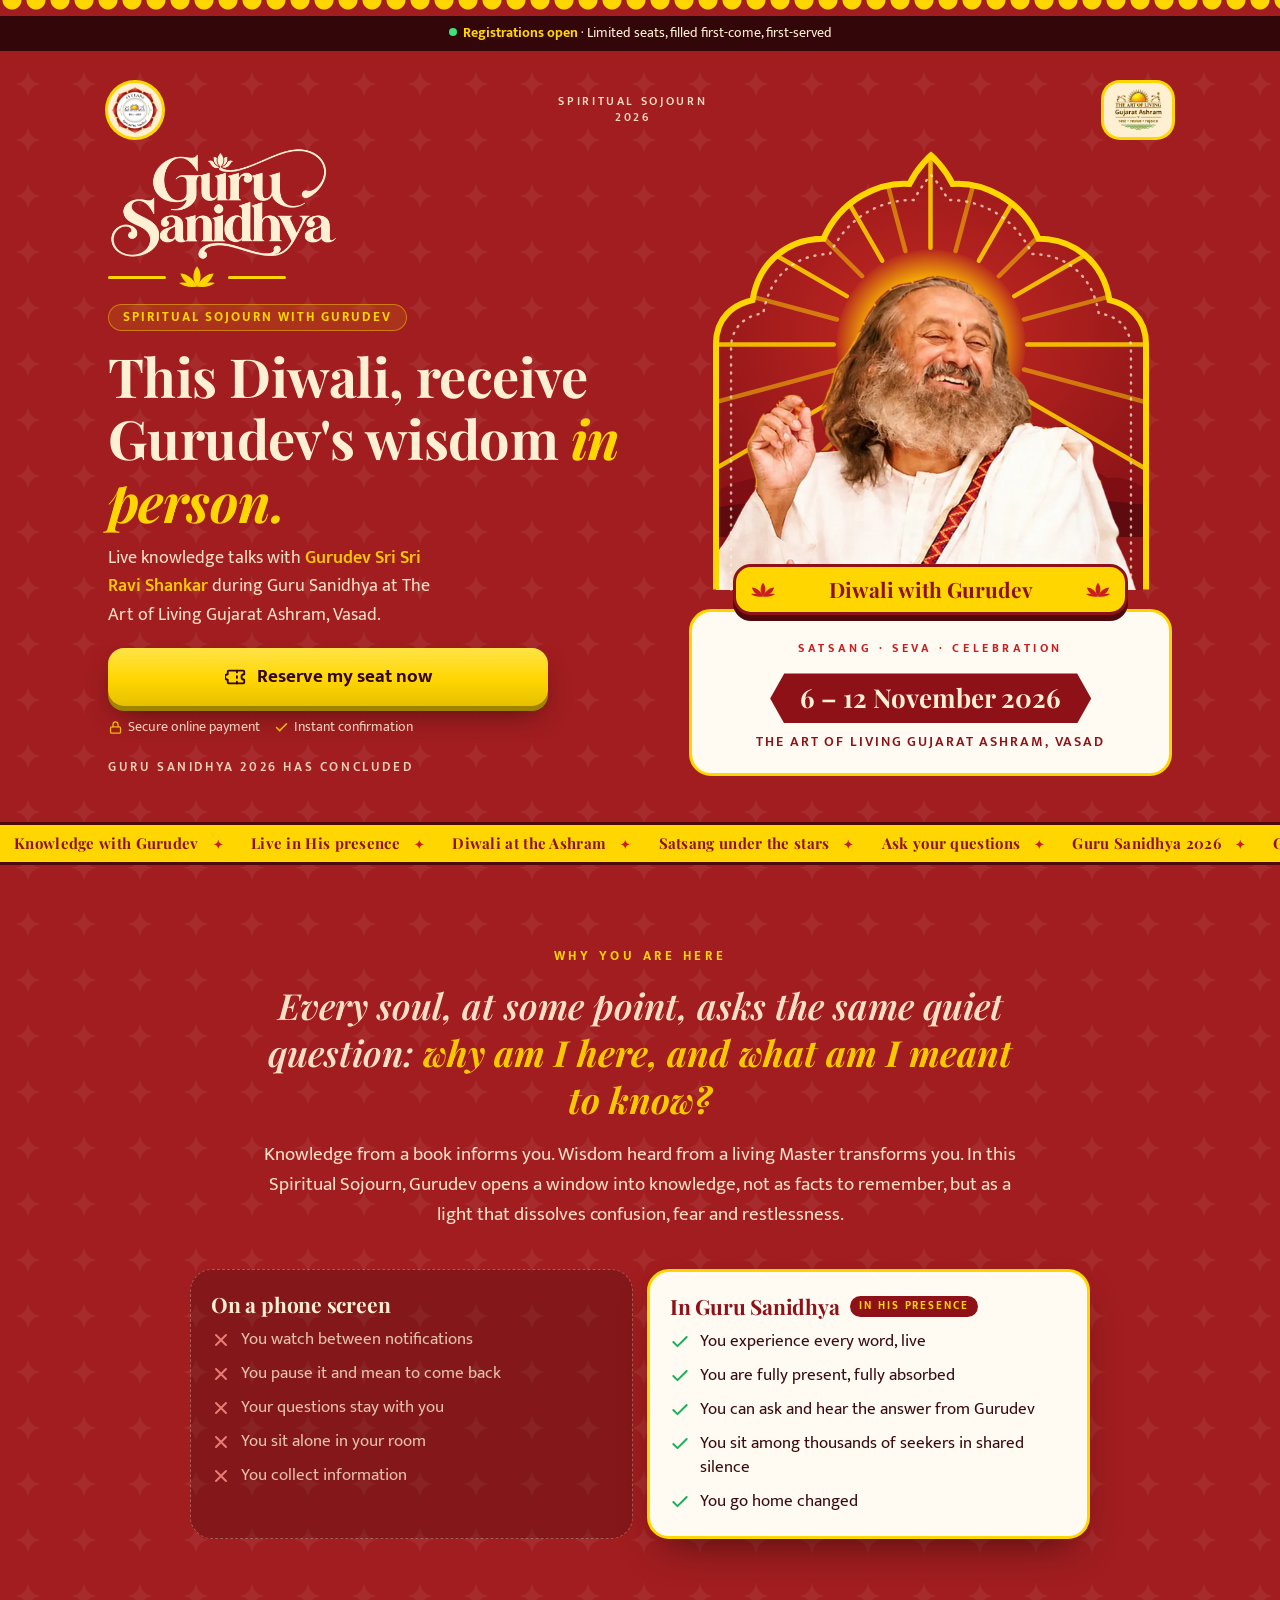
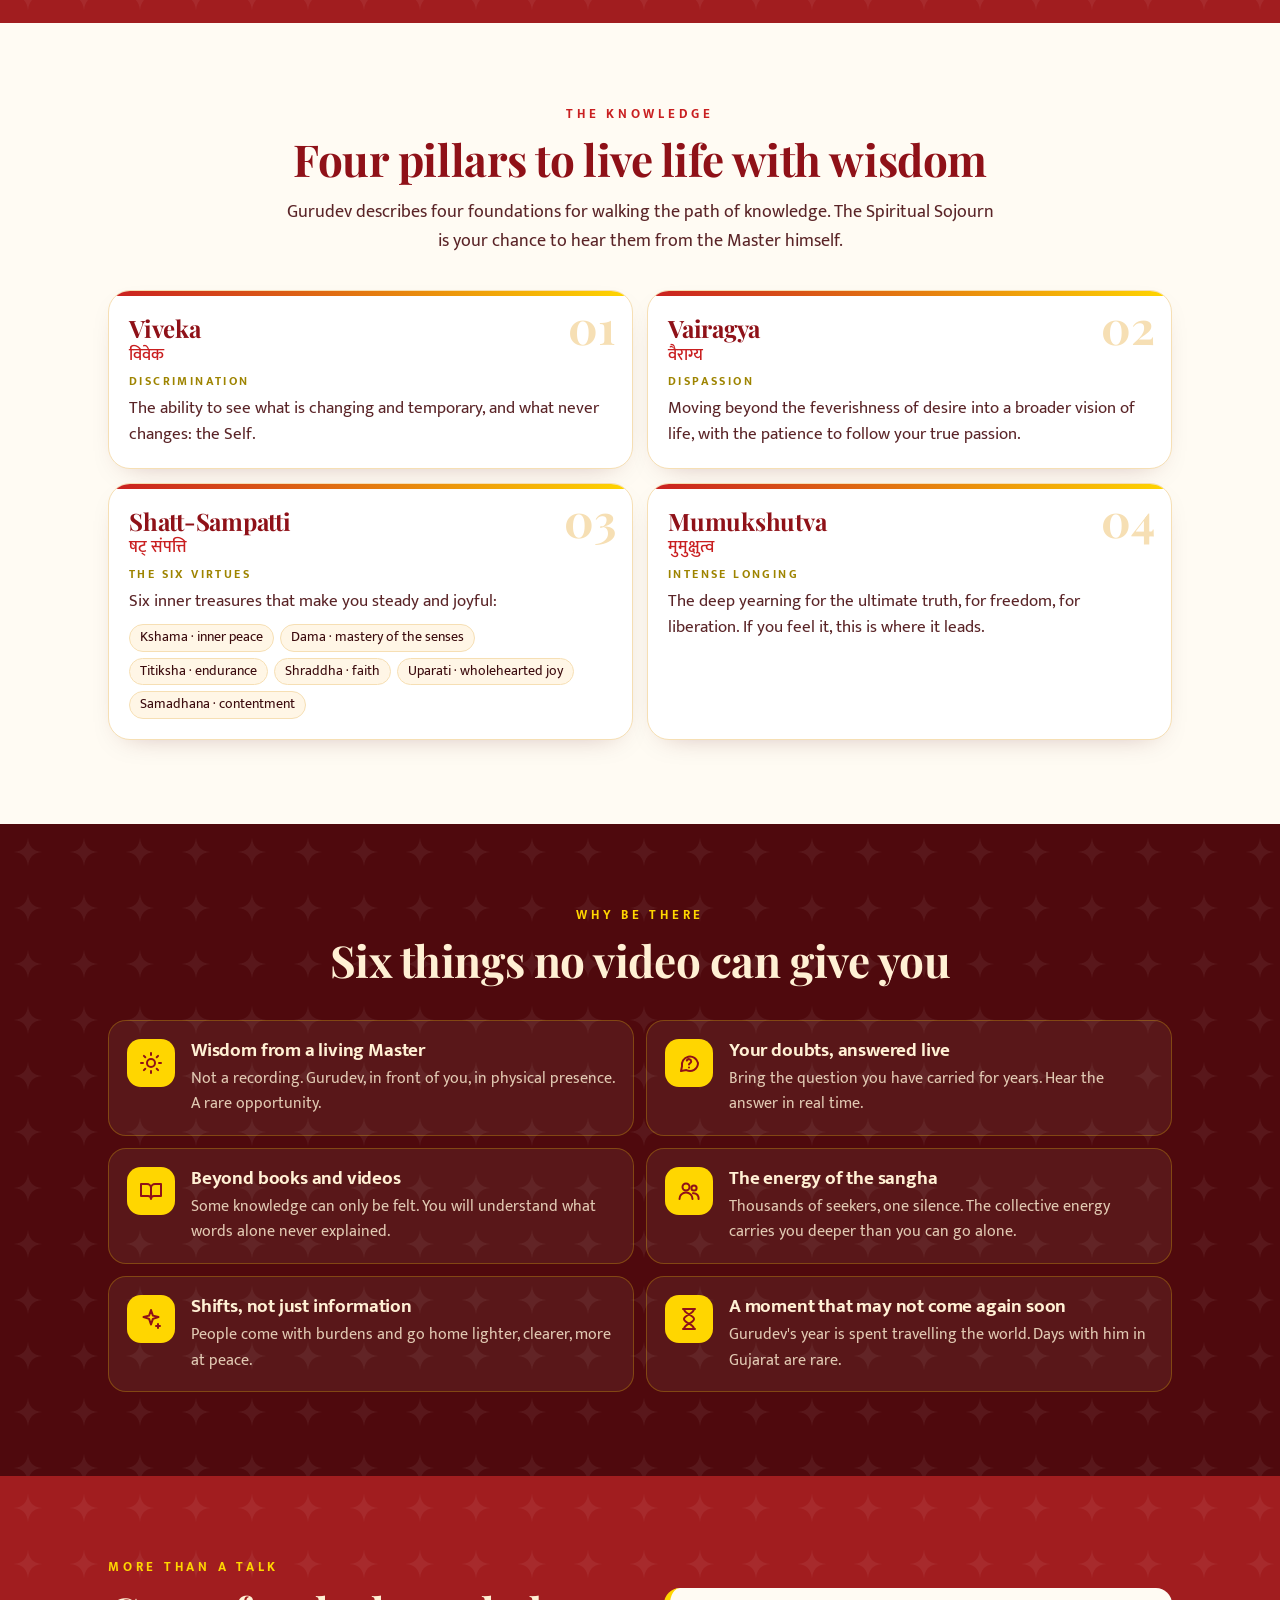
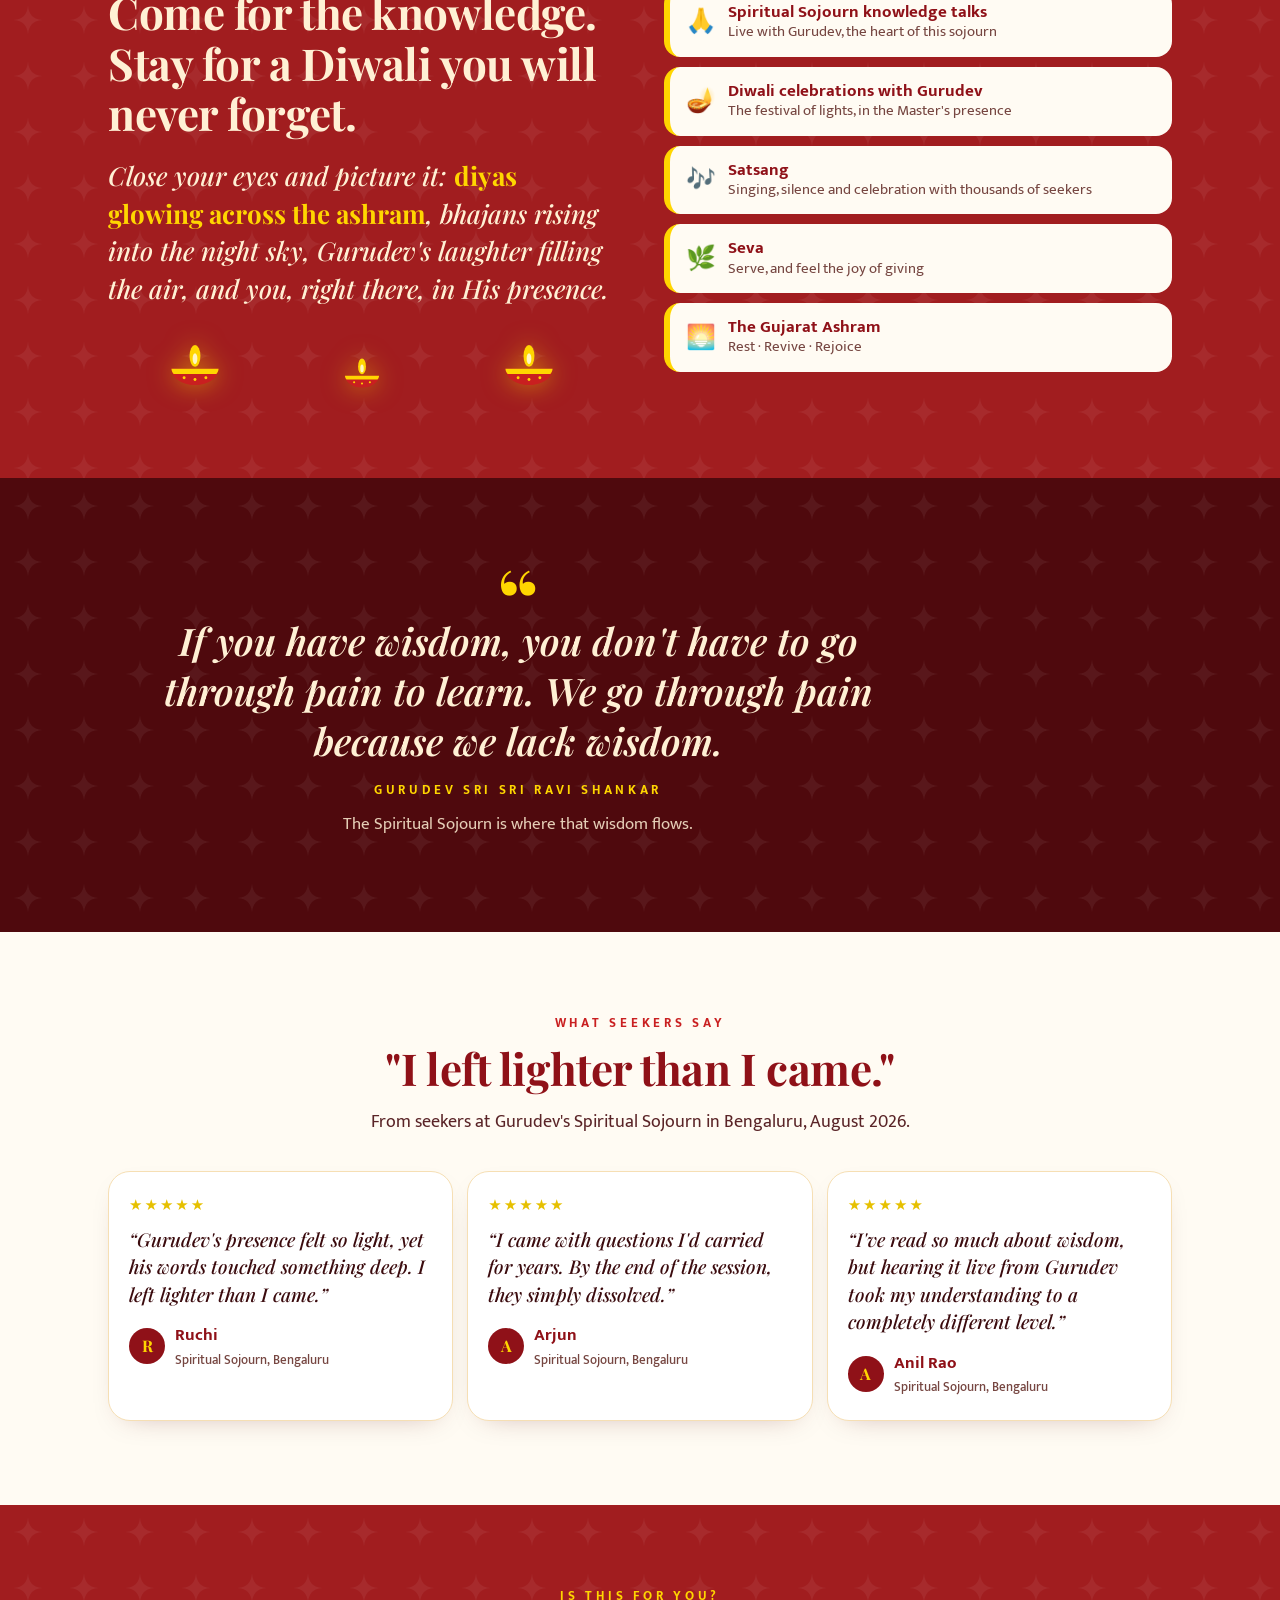
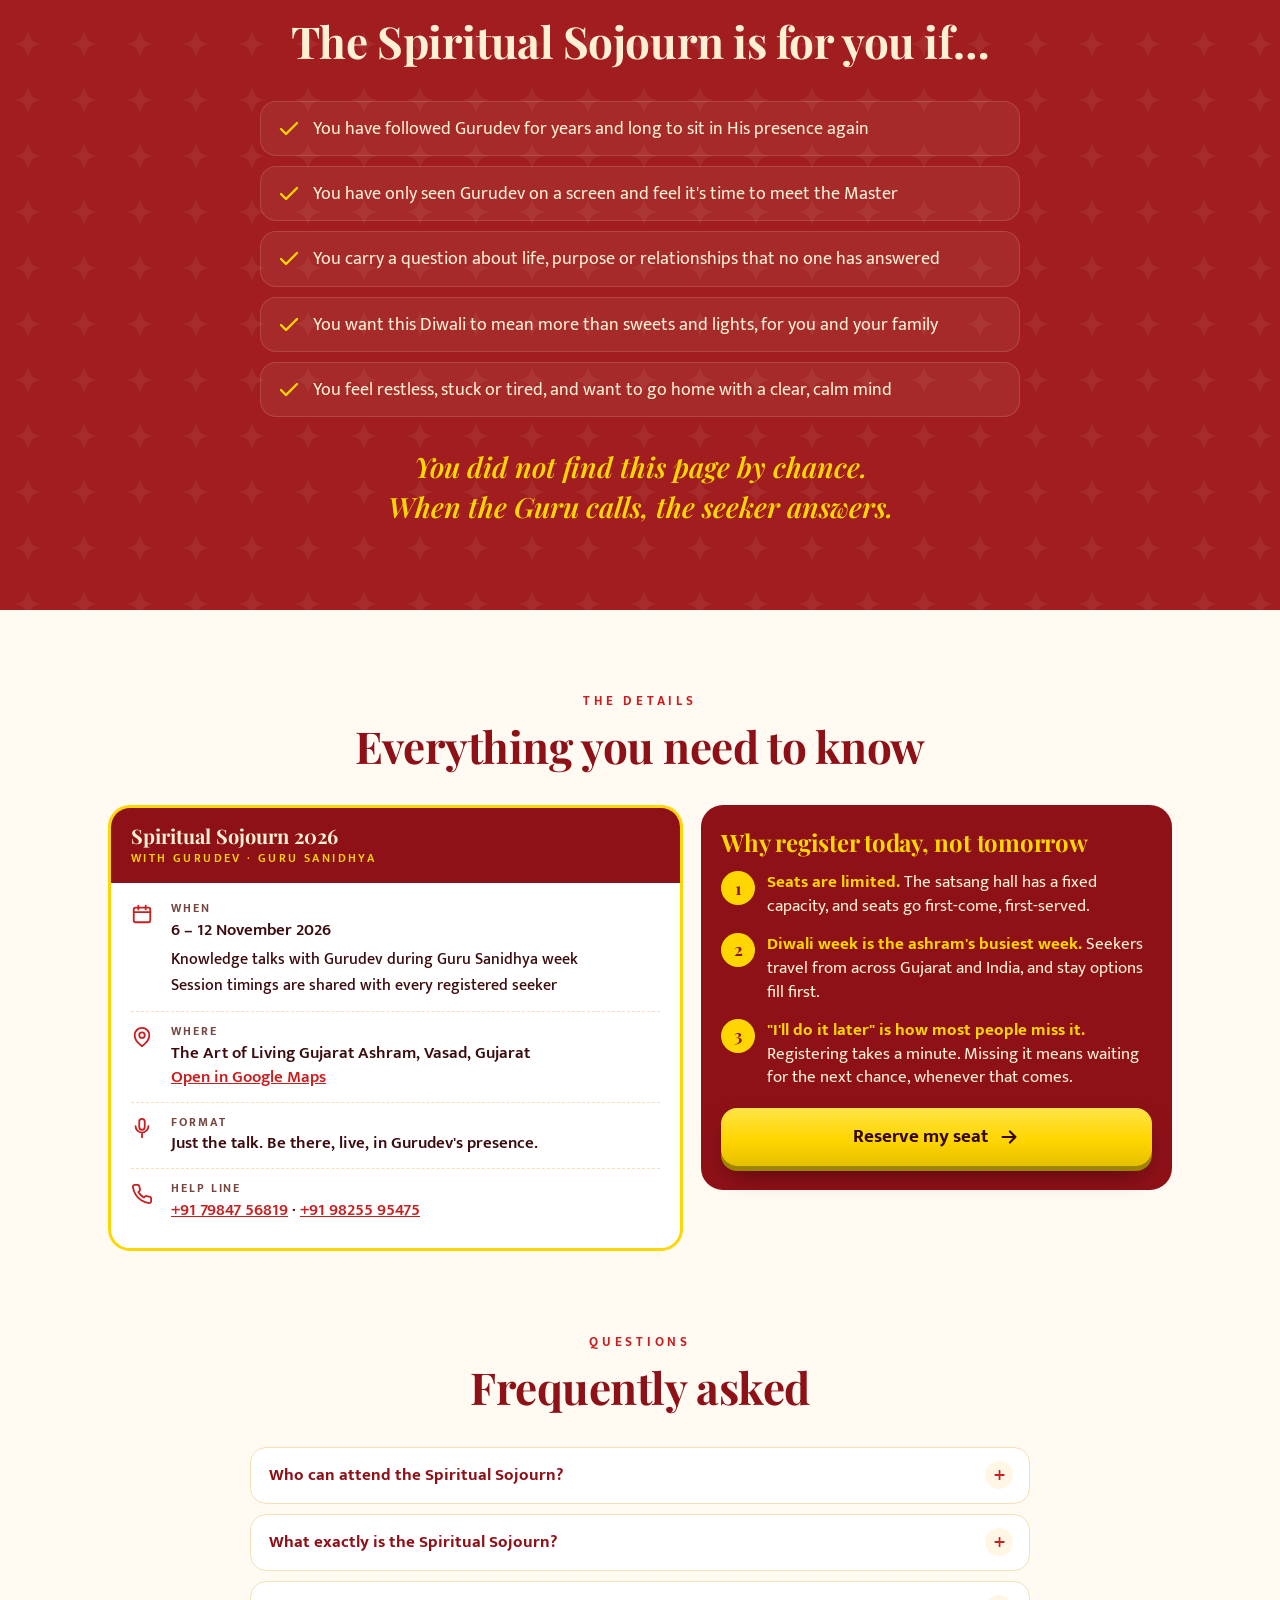
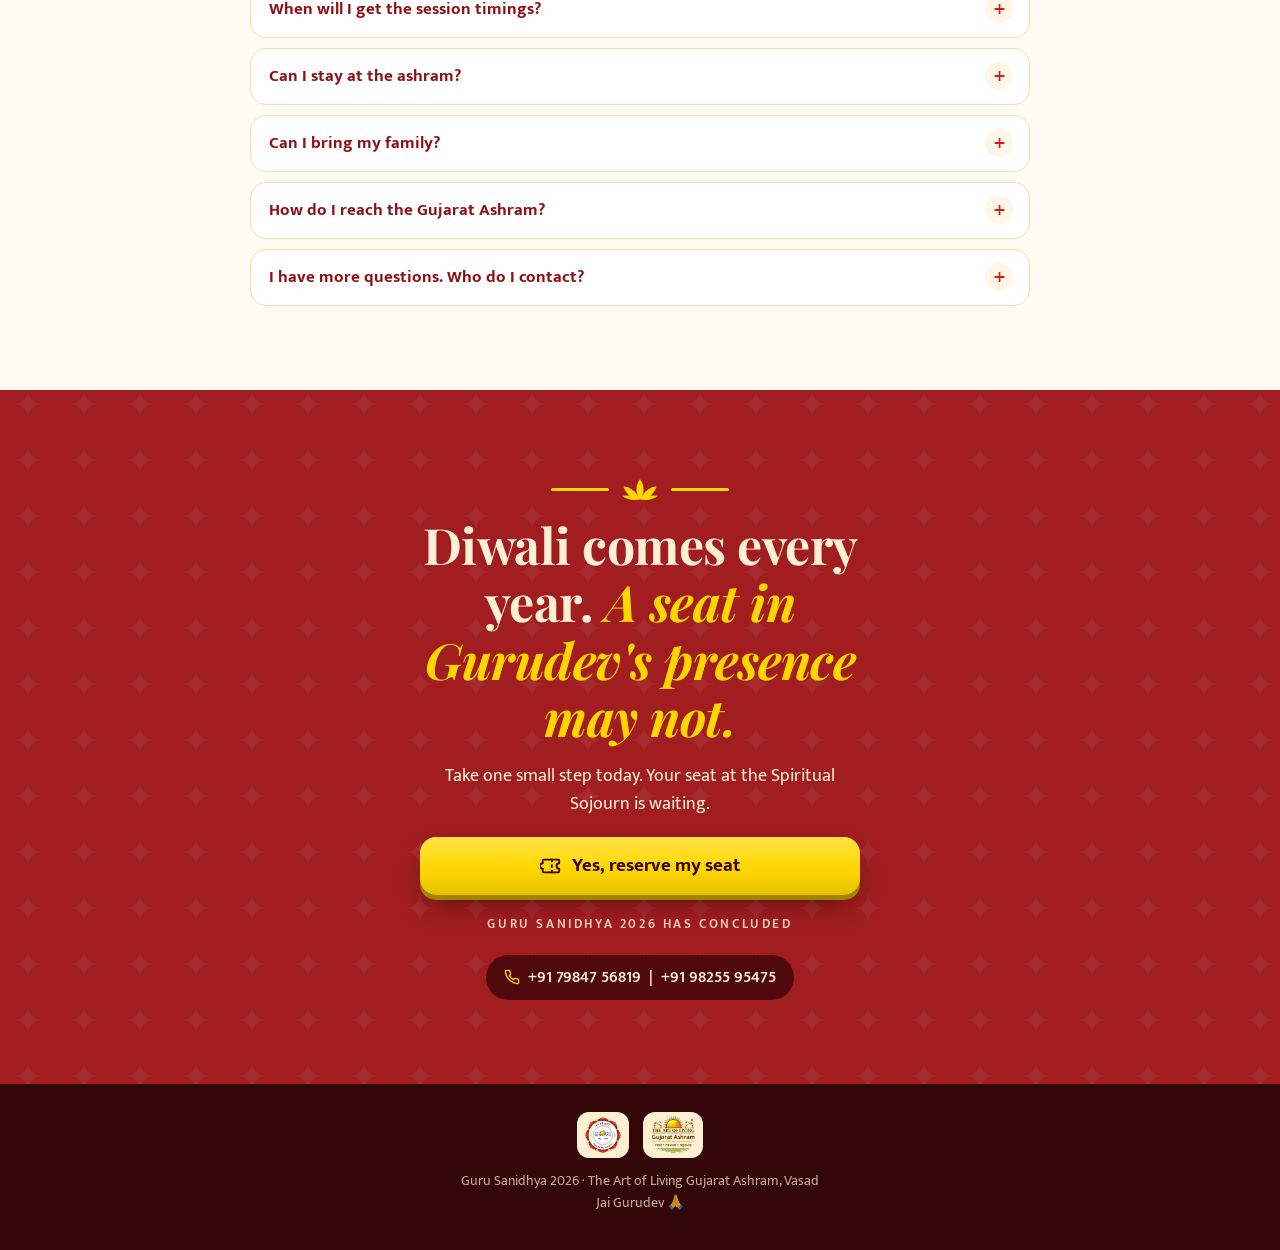
==== pay/index.html @ 68c12ef2 "Rename event to Spiritual Sojourn throughout Replace every Gyaan Ganga mention (copy, titles, share " ====
<!doctype html>
<html lang="en">
<head>
<meta charset="utf-8">
<meta name="viewport" content="width=device-width,initial-scale=1,viewport-fit=cover">
<link rel="canonical" href="https://exceptionalappstudios-ship-it.github.io/spiritual-sojourn/pay/">
<title>Spiritual Sojourn with Gurudev 2026 · Guru Sanidhya, Vasad</title>
<meta name="description" content="Live knowledge talks with Gurudev Sri Sri Ravi Shankar during Guru Sanidhya, 6–12 November 2026 at The Art of Living Gujarat Ashram, Vasad. Reserve your seat.">
<meta name="theme-color" content="#A11D1F">
<meta property="og:type" content="website">
<meta property="og:title" content="Spiritual Sojourn 2026 · Be in Gurudev's presence this Diwali">
<meta property="og:description" content="Live knowledge talks with Gurudev · 6–12 Nov · Gujarat Ashram, Vasad. Seats are limited.">
<meta property="og:image" content="https://exceptionalappstudios-ship-it.github.io/spiritual-sojourn/img/og.jpg?v=2">
<meta name="twitter:card" content="summary_large_image">
<link rel="preconnect" href="https://fonts.googleapis.com">
<link rel="preconnect" href="https://fonts.gstatic.com" crossorigin>
<link rel="stylesheet" href="https://fonts.googleapis.com/css2?family=Mukta:wght@400;500;600;700&family=Playfair+Display:ital,wght@0,600;0,700;0,800;1,500;1,600&display=swap">
<link rel="preload" as="image" href="../img/gurudev.webp">
<link rel="stylesheet" href="../assets/gg.css?v=1">
<link rel="icon" href="../img/badge-45-years.webp">
</head>
<body data-mode="pay">

<!-- icon sprite -->
<svg width="0" height="0" style="position:absolute" aria-hidden="true">
  <defs>
    <clipPath id="archClip" clipPathUnits="objectBoundingBox"><path d="M0,1 L0,0.44 C0,0.38 0.04,0.35 0.085,0.34 C0.1,0.25 0.17,0.2 0.25,0.2 C0.29,0.11 0.38,0.07 0.45,0.075 C0.47,0.035 0.5,0.01 0.5,0.01 C0.5,0.01 0.53,0.035 0.55,0.075 C0.62,0.07 0.71,0.11 0.75,0.2 C0.83,0.2 0.9,0.25 0.915,0.34 C0.96,0.35 1,0.38 1,0.44 L1,1 Z"/></clipPath>
    <symbol id="lotus" viewBox="0 0 64 40"><path d="M32 2 C40 12 40 26 32 36 C24 26 24 12 32 2Z"/><path d="M32 36 C26 22 14 14 4 14 C8 26 18 36 32 36Z"/><path d="M32 36 C38 22 50 14 60 14 C56 26 46 36 32 36Z"/><path d="M32 36 C22 30 12 28 2 30 C10 36 20 38 32 36Z"/><path d="M32 36 C42 30 52 28 62 30 C54 36 44 38 32 36Z"/></symbol>
    <symbol id="i-check" viewBox="0 0 24 24" fill="none" stroke="currentColor" stroke-width="2.4" stroke-linecap="round" stroke-linejoin="round"><path d="M20 6 9 17l-5-5"/></symbol>
    <symbol id="i-x" viewBox="0 0 24 24" fill="none" stroke="currentColor" stroke-width="2.4" stroke-linecap="round"><path d="M18 6 6 18M6 6l12 12"/></symbol>
    <symbol id="i-lock" viewBox="0 0 24 24" fill="none" stroke="currentColor" stroke-width="2" stroke-linecap="round" stroke-linejoin="round"><rect x="4" y="11" width="16" height="10" rx="2"/><path d="M8 11V7a4 4 0 0 1 8 0v4"/></symbol>
    <symbol id="i-clock" viewBox="0 0 24 24" fill="none" stroke="currentColor" stroke-width="2" stroke-linecap="round"><circle cx="12" cy="12" r="9"/><path d="M12 7v5l3 2"/></symbol>
    <symbol id="i-seat" viewBox="0 0 24 24" fill="none" stroke="currentColor" stroke-width="2" stroke-linecap="round" stroke-linejoin="round"><path d="M12 21s-7-4.4-7-10a4 4 0 0 1 7-2.6A4 4 0 0 1 19 11c0 5.6-7 10-7 10Z"/></symbol>
    <symbol id="i-arrow" viewBox="0 0 24 24" fill="none" stroke="currentColor" stroke-width="2.4" stroke-linecap="round" stroke-linejoin="round"><path d="M5 12h14M13 6l6 6-6 6"/></symbol>
    <symbol id="i-sun" viewBox="0 0 24 24" fill="none" stroke="currentColor" stroke-width="2" stroke-linecap="round"><circle cx="12" cy="12" r="4"/><path d="M12 2v2M12 20v2M4.9 4.9l1.4 1.4M17.7 17.7l1.4 1.4M2 12h2M20 12h2M4.9 19.1l1.4-1.4M17.7 6.3l1.4-1.4"/></symbol>
    <symbol id="i-ask" viewBox="0 0 24 24" fill="none" stroke="currentColor" stroke-width="2" stroke-linecap="round" stroke-linejoin="round"><path d="M21 12a8 8 0 0 1-11.6 7.1L4 20l1-4.6A8 8 0 1 1 21 12Z"/><path d="M9.8 9.5a2.3 2.3 0 0 1 4.4.9c0 1.5-2.2 2-2.2 3.1M12 16.5h.01"/></symbol>
    <symbol id="i-book" viewBox="0 0 24 24" fill="none" stroke="currentColor" stroke-width="2" stroke-linecap="round" stroke-linejoin="round"><path d="M2 5h6a4 4 0 0 1 4 4v11a3 3 0 0 0-3-3H2ZM22 5h-6a4 4 0 0 0-4 4v11a3 3 0 0 1 3-3h7Z"/></symbol>
    <symbol id="i-people" viewBox="0 0 24 24" fill="none" stroke="currentColor" stroke-width="2" stroke-linecap="round" stroke-linejoin="round"><circle cx="9" cy="8" r="3.5"/><path d="M2.5 20a6.5 6.5 0 0 1 13 0"/><circle cx="17" cy="9" r="2.6"/><path d="M16 14.2a5 5 0 0 1 5.5 5.8"/></symbol>
    <symbol id="i-spark" viewBox="0 0 24 24" fill="none" stroke="currentColor" stroke-width="2" stroke-linecap="round" stroke-linejoin="round"><path d="M12 3l1.9 5.6L19.5 10l-5.6 1.9L12 17.5l-1.9-5.6L4.5 10l5.6-1.4Z"/><path d="M19 17v4M17 19h4"/></symbol>
    <symbol id="i-hourglass" viewBox="0 0 24 24" fill="none" stroke="currentColor" stroke-width="2" stroke-linecap="round" stroke-linejoin="round"><path d="M6 2h12M6 22h12M7 2c0 5 10 6 10 10S7 17 7 22M17 2c0 5-10 6-10 10s10 5 10 10"/></symbol>
    <symbol id="i-cal" viewBox="0 0 24 24" fill="none" stroke="currentColor" stroke-width="2" stroke-linecap="round" stroke-linejoin="round"><rect x="3" y="5" width="18" height="16" rx="2"/><path d="M16 3v4M8 3v4M3 10h18"/></symbol>
    <symbol id="i-pin" viewBox="0 0 24 24" fill="none" stroke="currentColor" stroke-width="2" stroke-linecap="round" stroke-linejoin="round"><path d="M20 10c0 6-8 12-8 12S4 16 4 10a8 8 0 0 1 16 0Z"/><circle cx="12" cy="10" r="3"/></symbol>
    <symbol id="i-mic" viewBox="0 0 24 24" fill="none" stroke="currentColor" stroke-width="2" stroke-linecap="round" stroke-linejoin="round"><rect x="9" y="2" width="6" height="12" rx="3"/><path d="M5 10a7 7 0 0 0 14 0M12 17v5"/></symbol>
    <symbol id="i-phone" viewBox="0 0 24 24" fill="none" stroke="currentColor" stroke-width="2" stroke-linecap="round" stroke-linejoin="round"><path d="M22 16.9v3a2 2 0 0 1-2.2 2 19.8 19.8 0 0 1-8.6-3.1 19.5 19.5 0 0 1-6-6A19.8 19.8 0 0 1 2.1 4.2 2 2 0 0 1 4.1 2h3a2 2 0 0 1 2 1.7c.1 1 .4 1.9.7 2.8a2 2 0 0 1-.5 2.1L8 9.9a16 16 0 0 0 6 6l1.3-1.3a2 2 0 0 1 2.1-.4c.9.3 1.8.6 2.8.7a2 2 0 0 1 1.7 2Z"/></symbol>
    <symbol id="i-ticket" viewBox="0 0 24 24" fill="none" stroke="currentColor" stroke-width="2" stroke-linecap="round" stroke-linejoin="round"><path d="M3 9a3 3 0 0 0 0 6v3a1 1 0 0 0 1 1h16a1 1 0 0 0 1-1v-3a3 3 0 0 1 0-6V6a1 1 0 0 0-1-1H4a1 1 0 0 0-1 1Z"/><path d="M13 5v2M13 17v2M13 11v2"/></symbol>
    <symbol id="i-wa" viewBox="0 0 24 24" fill="currentColor"><path d="M17.5 14.4c-.3-.1-1.8-.9-2-1-.3-.1-.5-.1-.7.1-.2.3-.8 1-.9 1.2-.2.2-.3.2-.6.1-.3-.1-1.3-.5-2.4-1.5-.9-.8-1.5-1.8-1.7-2.1-.2-.3 0-.5.1-.6l.4-.5c.2-.2.2-.3.3-.5.1-.2 0-.4 0-.5l-.9-2.2c-.2-.6-.5-.5-.7-.5h-.6c-.2 0-.5.1-.8.4-.3.3-1 1-1 2.5s1.1 2.9 1.2 3.1c.1.2 2.1 3.2 5.1 4.5.7.3 1.3.5 1.7.6.7.2 1.4.2 1.9.1.6-.1 1.8-.7 2-1.4.2-.7.2-1.3.2-1.4-.1-.2-.3-.3-.6-.4ZM12 2a10 10 0 0 0-8.6 15.1L2 22l5-1.3A10 10 0 1 0 12 2Zm0 18.2c-1.5 0-3-.4-4.2-1.2l-.3-.2-3 .8.8-2.9-.2-.3A8.2 8.2 0 1 1 12 20.2Z"/></symbol>
    <symbol id="diya" viewBox="0 0 64 64"><ellipse class="flame" cx="32" cy="22" rx="6" ry="12" fill="#FFD600"/><ellipse cx="32" cy="25" rx="2.6" ry="6" fill="#FFF6C4"/><path d="M6 36h52c0 10-11.6 18-26 18S6 46 6 36Z" fill="#C91F20"/><path d="M6 36h52c0 2-1 4-2.4 5.8H8.4C7 40 6 38 6 36Z" fill="#FFD600"/><circle cx="20" cy="46" r="1.6" fill="#FFD600"/><circle cx="32" cy="48" r="1.6" fill="#FFD600"/><circle cx="44" cy="46" r="1.6" fill="#FFD600"/></symbol>
  </defs>
</svg>

<div class="scallop" aria-hidden="true"></div>
<div class="strip"><span class="dot" aria-hidden="true"></span><b>Registrations open</b> · Limited seats<span class="wide">, filled first-come, first-served</span></div>

<!-- ============ HERO ============ -->
<header class="hero" data-loop>
  <div class="embers" aria-hidden="true"><i style="left:6%;animation-delay:0s"></i><i style="left:18%;animation-delay:3.2s"></i><i style="left:31%;animation-delay:6.1s"></i><i style="left:47%;animation-delay:1.4s"></i><i style="left:62%;animation-delay:4.6s"></i><i style="left:76%;animation-delay:7.4s"></i><i style="left:89%;animation-delay:2.3s"></i></div>
  <div class="wrap">
    <div class="top">
      <img class="badge45" src="../img/badge-45-years.webp" alt="The Art of Living, 45 years, 1981–2026" width="250" height="250">
      <span class="mid">Spiritual Sojourn<br>2026</span>
      <span class="ashram"><img src="../img/aol-gujarat-ashram.webp" alt="The Art of Living Gujarat Ashram" width="280" height="235"></span>
    </div>

    <div class="grid">
      <div class="h-brand">
        <div class="wordmark" role="img" aria-label="Guru Sanidhya"></div>
        <div class="lotusline" aria-hidden="true"><i></i><svg fill="#FFD600"><use href="#lotus"/></svg><i></i></div>
      </div>
      <div class="hero-copy">
        <span class="chip">Spiritual Sojourn with Gurudev</span>
        <h1>This Diwali, receive Gurudev's wisdom <em>in person.</em></h1>
        <p class="lede">Live knowledge talks with <b>Gurudev Sri Sri Ravi Shankar</b> during Guru Sanidhya at The Art of Living Gujarat Ashram, Vasad.</p>

        <div class="cta-box">
          <a id="hero-cta" class="cta" data-cta href="https://tinyurl.com/GyaanGanga2026">
            <svg><use href="#i-ticket"/></svg>Reserve my seat now
          </a>
          <div class="micro">
            <span><svg><use href="#i-lock"/></svg>Secure online payment</span><span><svg><use href="#i-check"/></svg>Instant confirmation</span>
          </div>
          <div class="seats" data-seats hidden><div class="bar"><i></i></div><p><b data-seats-pct></b> of seats taken · only <b data-seats-left></b> left</p></div>
          <p class="count-label" data-count-label>Guru Sanidhya begins in</p>
          <div class="count" data-count role="timer" aria-live="off">
            <div class="u"><b>--</b><small>Days</small></div><div class="u"><b>--</b><small>Hrs</small></div><div class="u"><b>--</b><small>Min</small></div><div class="u"><b>--</b><small>Sec</small></div>
          </div>
        </div>
      </div>

      <div class="h-art">
        <div class="arch-wrap">
          <div class="arch">
            <div class="fill">
              <div class="sun"></div>
              <svg class="rays" viewBox="-100 -100 200 200" aria-hidden="true">
                <g stroke="#FFD600" stroke-width="1.4" stroke-linecap="round">
                  <g stroke-opacity=".85"><line y1="-30" y2="-96"/><line y1="-30" y2="-96" transform="rotate(30)"/><line y1="-30" y2="-96" transform="rotate(60)"/><line y1="-30" y2="-96" transform="rotate(90)"/><line y1="-30" y2="-96" transform="rotate(120)"/><line y1="-30" y2="-96" transform="rotate(150)"/><line y1="-30" y2="-96" transform="rotate(180)"/><line y1="-30" y2="-96" transform="rotate(210)"/><line y1="-30" y2="-96" transform="rotate(240)"/><line y1="-30" y2="-96" transform="rotate(270)"/><line y1="-30" y2="-96" transform="rotate(300)"/><line y1="-30" y2="-96" transform="rotate(330)"/></g>
                  <g stroke-opacity=".5"><line y1="-30" y2="-78" transform="rotate(15)"/><line y1="-30" y2="-78" transform="rotate(45)"/><line y1="-30" y2="-78" transform="rotate(75)"/><line y1="-30" y2="-78" transform="rotate(105)"/><line y1="-30" y2="-78" transform="rotate(135)"/><line y1="-30" y2="-78" transform="rotate(165)"/><line y1="-30" y2="-78" transform="rotate(195)"/><line y1="-30" y2="-78" transform="rotate(225)"/><line y1="-30" y2="-78" transform="rotate(255)"/><line y1="-30" y2="-78" transform="rotate(285)"/><line y1="-30" y2="-78" transform="rotate(315)"/><line y1="-30" y2="-78" transform="rotate(345)"/></g>
                </g>
              </svg>
              <svg class="sky" viewBox="0 0 200 80" preserveAspectRatio="none" aria-hidden="true"><path d="M0 80 V52 C10 44 18 46 24 40 C30 34 40 38 44 44 L52 44 L52 30 L56 22 L60 30 L60 44 L70 44 C76 38 84 40 88 46 L112 46 C116 40 124 38 130 44 L140 44 L140 24 L146 10 L152 24 L152 44 L160 44 C166 36 176 38 182 44 C188 42 194 46 200 50 V80 Z" fill="#7C0E14" opacity=".85"/><path d="M0 80 V62 C20 56 40 60 60 58 C90 54 110 60 140 57 C165 55 185 58 200 60 V80 Z" fill="#5E0A0E"/></svg>
              <img class="guru" src="../img/gurudev.webp" alt="Gurudev Sri Sri Ravi Shankar" width="760" height="510" fetchpriority="high">
            </div>
            <svg class="line" viewBox="0 0 1 1" preserveAspectRatio="none" aria-hidden="true">
              <path d="M0,1 L0,0.44 C0,0.38 0.04,0.35 0.085,0.34 C0.1,0.25 0.17,0.2 0.25,0.2 C0.29,0.11 0.38,0.07 0.45,0.075 C0.47,0.035 0.5,0.01 0.5,0.01 C0.5,0.01 0.53,0.035 0.55,0.075 C0.62,0.07 0.71,0.11 0.75,0.2 C0.83,0.2 0.9,0.25 0.915,0.34 C0.96,0.35 1,0.38 1,0.44 L1,1" fill="none" stroke="#FFD600" stroke-width="6" vector-effect="non-scaling-stroke"/>
              <path d="M0.035,1 L0.035,0.45 C0.035,0.4 0.07,0.375 0.11,0.37 C0.125,0.28 0.19,0.235 0.265,0.235 C0.305,0.15 0.385,0.11 0.46,0.112 C0.48,0.075 0.5,0.055 0.5,0.055 C0.5,0.055 0.52,0.075 0.54,0.112 C0.615,0.11 0.695,0.15 0.735,0.235 C0.81,0.235 0.875,0.28 0.89,0.37 C0.93,0.375 0.965,0.4 0.965,0.45 L0.965,1" fill="none" stroke="#FFF0D4" stroke-opacity=".7" stroke-width="2.5" stroke-dasharray="1 7" stroke-linecap="round" vector-effect="non-scaling-stroke"/>
            </svg>
          </div>
          <div class="ribbon"><svg class="l" fill="#C91F20"><use href="#lotus"/></svg>Diwali with Gurudev<svg class="r" fill="#C91F20"><use href="#lotus"/></svg></div>
        </div>
      </div>
      <div class="h-when">
        <div class="when">
          <span class="k">Satsang · Seva · Celebration</span><br>
          <span class="date">6 – 12 November 2026</span>
          <p class="place">The Art of Living Gujarat Ashram, Vasad</p>
        </div>
      </div>
    </div>
  </div>
</header>

<div class="ticker" data-loop aria-hidden="true"><div class="row">
  <span>Knowledge with Gurudev</span><span>Live in His presence</span><span>Diwali at the Ashram</span><span>Satsang under the stars</span><span>Ask your questions</span><span>Guru Sanidhya 2026</span><span>Gujarat Ashram, Vasad</span>
  <span>Knowledge with Gurudev</span><span>Live in His presence</span><span>Diwali at the Ashram</span><span>Satsang under the stars</span><span>Ask your questions</span><span>Guru Sanidhya 2026</span><span>Gujarat Ashram, Vasad</span>
</div></div>

<main>
<!-- ============ THE QUIET QUESTION ============ -->
<section class="s">
  <div class="wrap">
    <div class="question rv">
      <span class="kicker">Why you are here</span>
      <p class="big">Every soul, at some point, asks the same quiet question: <b>why am I here, and what am I meant to know?</b></p>
      <p>Knowledge from a book informs you. Wisdom heard from a living Master transforms you. In this Spiritual Sojourn, Gurudev opens a window into knowledge, not as facts to remember, but as a light that dissolves confusion, fear and restlessness.</p>
    </div>

    <div class="vs">
      <div class="col a rv">
        <h3>On a phone screen</h3>
        <ul>
          <li><svg><use href="#i-x"/></svg>You watch between notifications</li>
          <li><svg><use href="#i-x"/></svg>You pause it and mean to come back</li>
          <li><svg><use href="#i-x"/></svg>Your questions stay with you</li>
          <li><svg><use href="#i-x"/></svg>You sit alone in your room</li>
          <li><svg><use href="#i-x"/></svg>You collect information</li>
        </ul>
      </div>
      <div class="col b rv">
        <h3>In Guru Sanidhya <span class="tag">In His presence</span></h3>
        <ul>
          <li><svg><use href="#i-check"/></svg>You experience every word, live</li>
          <li><svg><use href="#i-check"/></svg>You are fully present, fully absorbed</li>
          <li><svg><use href="#i-check"/></svg>You can ask and hear the answer from Gurudev</li>
          <li><svg><use href="#i-check"/></svg>You sit among thousands of seekers in shared silence</li>
          <li><svg><use href="#i-check"/></svg>You go home changed</li>
        </ul>
      </div>
    </div>
  </div>
</section>

<!-- ============ FOUR PILLARS ============ -->
<section class="s ivory">
  <div class="wrap">
    <div class="head rv">
      <span class="kicker">The knowledge</span>
      <h2>Four pillars to live life with wisdom</h2>
      <p>Gurudev describes four foundations for walking the path of knowledge. The Spiritual Sojourn is your chance to hear them from the Master himself.</p>
    </div>
    <div class="pillars">
      <article class="pillar rv"><span class="n" aria-hidden="true">01</span><h3>Viveka</h3><div class="dev" lang="hi">विवेक</div><div class="en">Discrimination</div><p>The ability to see what is changing and temporary, and what never changes: the Self.</p></article>
      <article class="pillar rv"><span class="n" aria-hidden="true">02</span><h3>Vairagya</h3><div class="dev" lang="hi">वैराग्य</div><div class="en">Dispassion</div><p>Moving beyond the feverishness of desire into a broader vision of life, with the patience to follow your true passion.</p></article>
      <article class="pillar rv"><span class="n" aria-hidden="true">03</span><h3>Shatt-Sampatti</h3><div class="dev" lang="hi">षट् संपत्ति</div><div class="en">The six virtues</div><p>Six inner treasures that make you steady and joyful:</p>
        <div class="virtues"><span>Kshama · inner peace</span><span>Dama · mastery of the senses</span><span>Titiksha · endurance</span><span>Shraddha · faith</span><span>Uparati · wholehearted joy</span><span>Samadhana · contentment</span></div></article>
      <article class="pillar rv"><span class="n" aria-hidden="true">04</span><h3>Mumukshutva</h3><div class="dev" lang="hi">मुमुक्षुत्व</div><div class="en">Intense longing</div><p>The deep yearning for the ultimate truth, for freedom, for liberation. If you feel it, this is where it leads.</p></article>
    </div>
  </div>
</section>

<!-- ============ WHY ATTEND ============ -->
<section class="s dark">
  <div class="wrap">
    <div class="head rv">
      <span class="kicker">Why be there</span>
      <h2>Six things no video can give you</h2>
    </div>
    <div class="reasons">
      <div class="reason rv"><span class="ic"><svg><use href="#i-sun"/></svg></span><div><h3>Wisdom from a living Master</h3><p>Not a recording. Gurudev, in front of you, in physical presence. A rare opportunity.</p></div></div>
      <div class="reason rv"><span class="ic"><svg><use href="#i-ask"/></svg></span><div><h3>Your doubts, answered live</h3><p>Bring the question you have carried for years. Hear the answer in real time.</p></div></div>
      <div class="reason rv"><span class="ic"><svg><use href="#i-book"/></svg></span><div><h3>Beyond books and videos</h3><p>Some knowledge can only be felt. You will understand what words alone never explained.</p></div></div>
      <div class="reason rv"><span class="ic"><svg><use href="#i-people"/></svg></span><div><h3>The energy of the sangha</h3><p>Thousands of seekers, one silence. The collective energy carries you deeper than you can go alone.</p></div></div>
      <div class="reason rv"><span class="ic"><svg><use href="#i-spark"/></svg></span><div><h3>Shifts, not just information</h3><p>People come with burdens and go home lighter, clearer, more at peace.</p></div></div>
      <div class="reason rv"><span class="ic"><svg><use href="#i-hourglass"/></svg></span><div><h3>A moment that may not come again soon</h3><p>Gurudev's year is spent travelling the world. Days with him in Gujarat are rare.</p></div></div>
    </div>
  </div>
</section>

<!-- ============ GURU SANIDHYA / DIWALI ============ -->
<section class="s festival" data-loop>
  <div class="wrap">
    <div class="fest">
      <div class="rv">
        <span class="kicker">More than a talk</span>
        <h2 style="font-size:clamp(28px,6.6vw,44px)">Come for the knowledge. Stay for a Diwali you will never forget.</h2>
        <p class="imagine" style="margin-top:18px">Close your eyes and picture it: <b>diyas glowing across the ashram</b>, bhajans rising into the night sky, Gurudev's laughter filling the air, and you, right there, in His presence.</p>
        <div class="diyas" aria-hidden="true"><svg class="diya"><use href="#diya"/></svg><svg class="diya sm"><use href="#diya"/></svg><svg class="diya"><use href="#diya"/></svg></div>
      </div>
      <div class="stack rv">
        <ul>
          <li><span class="e" aria-hidden="true">🙏</span><span><b>Spiritual Sojourn knowledge talks</b><small>Live with Gurudev, the heart of this sojourn</small></span></li>
          <li><span class="e" aria-hidden="true">🪔</span><span><b>Diwali celebrations with Gurudev</b><small>The festival of lights, in the Master's presence</small></span></li>
          <li><span class="e" aria-hidden="true">🎶</span><span><b>Satsang</b><small>Singing, silence and celebration with thousands of seekers</small></span></li>
          <li><span class="e" aria-hidden="true">🌿</span><span><b>Seva</b><small>Serve, and feel the joy of giving</small></span></li>
          <li><span class="e" aria-hidden="true">🌅</span><span><b>The Gujarat Ashram</b><small>Rest · Revive · Rejoice</small></span></li>
        </ul>
      </div>
    </div>
  </div>
</section>

<!-- ============ QUOTE ============ -->
<section class="s dark">
  <div class="wrap">
    <figure class="quote rv" style="margin:0">
      <span class="mark" aria-hidden="true">“</span>
      <blockquote>If you have wisdom, you don't have to go through pain to learn. We go through pain because we lack wisdom.</blockquote>
      <cite>Gurudev Sri Sri Ravi Shankar</cite>
      <p class="sub">The Spiritual Sojourn is where that wisdom flows.</p>
    </figure>
  </div>
</section>

<!-- ============ TESTIMONIALS ============ -->
<section class="s ivory">
  <div class="wrap">
    <div class="head rv">
      <span class="kicker">What seekers say</span>
      <h2>"I left lighter than I came."</h2>
      <p>From seekers at Gurudev's Spiritual Sojourn in Bengaluru, August 2026.</p>
    </div>
    <div class="tests">
      <figure class="test rv" style="margin:0"><div class="stars" aria-label="5 stars">★★★★★</div><p>“Gurudev's presence felt so light, yet his words touched something deep. I left lighter than I came.”</p><figcaption class="who"><span class="av" aria-hidden="true">R</span><span>Ruchi<small>Spiritual Sojourn, Bengaluru</small></span></figcaption></figure>
      <figure class="test rv" style="margin:0"><div class="stars" aria-label="5 stars">★★★★★</div><p>“I came with questions I'd carried for years. By the end of the session, they simply dissolved.”</p><figcaption class="who"><span class="av" aria-hidden="true">A</span><span>Arjun<small>Spiritual Sojourn, Bengaluru</small></span></figcaption></figure>
      <figure class="test rv" style="margin:0"><div class="stars" aria-label="5 stars">★★★★★</div><p>“I've read so much about wisdom, but hearing it live from Gurudev took my understanding to a completely different level.”</p><figcaption class="who"><span class="av" aria-hidden="true">A</span><span>Anil Rao<small>Spiritual Sojourn, Bengaluru</small></span></figcaption></figure>
    </div>
  </div>
</section>

<!-- ============ FOR YOU ============ -->
<section class="s">
  <div class="wrap">
    <div class="head rv">
      <span class="kicker">Is this for you?</span>
      <h2>The Spiritual Sojourn is for you if…</h2>
    </div>
    <div class="foryou">
      <ul>
        <li class="rv"><svg><use href="#i-check"/></svg>You have followed Gurudev for years and long to sit in His presence again</li>
        <li class="rv"><svg><use href="#i-check"/></svg>You have only seen Gurudev on a screen and feel it's time to meet the Master</li>
        <li class="rv"><svg><use href="#i-check"/></svg>You carry a question about life, purpose or relationships that no one has answered</li>
        <li class="rv"><svg><use href="#i-check"/></svg>You want this Diwali to mean more than sweets and lights, for you and your family</li>
        <li class="rv"><svg><use href="#i-check"/></svg>You feel restless, stuck or tired, and want to go home with a clear, calm mind</li>
      </ul>
    </div>
    <p class="chance rv">You did not find this page by chance.<br>When the Guru calls, the seeker answers.</p>
  </div>
</section>

<!-- ============ DETAILS + WHY NOW ============ -->
<section class="s ivory" id="details">
  <div class="wrap">
    <div class="head rv">
      <span class="kicker">The details</span>
      <h2>Everything you need to know</h2>
    </div>
    <div class="details">
      <div class="facts rv">
        <div class="hd">Spiritual Sojourn 2026<small>With Gurudev · Guru Sanidhya</small></div>
        <dl>
          <div class="row"><svg><use href="#i-cal"/></svg><div><dt>When</dt><dd>6 – 12 November 2026<ul class="sessions"><li>Knowledge talks with Gurudev during Guru Sanidhya week</li><li>Session timings are shared with every registered seeker</li></ul></dd></div></div>
          <div class="row"><svg><use href="#i-pin"/></svg><div><dt>Where</dt><dd>The Art of Living Gujarat Ashram, Vasad, Gujarat<br><a href="https://www.google.com/maps/search/?api=1&amp;query=Art+of+Living+Gujarat+Ashram+Vasad" target="_blank" rel="noopener">Open in Google Maps</a></dd></div></div>
          <div class="row"><svg><use href="#i-mic"/></svg><div><dt>Format</dt><dd>Just the talk. Be there, live, in Gurudev's presence.</dd></div></div>
          <div class="row"><svg><use href="#i-phone"/></svg><div><dt>Help line</dt><dd><a href="tel:+917984756819">+91 79847 56819</a> · <a href="tel:+919825595475">+91 98255 95475</a></dd></div></div>
        </dl>
      </div>

      <div class="why-now rv">
        <h3>Why register today, not tomorrow</h3>
        <ol>
          <li><span><b>Seats are limited.</b> The satsang hall has a fixed capacity, and seats go first-come, first-served.</span></li>
          <li><span><b>Diwali week is the ashram's busiest week.</b> Seekers travel from across Gujarat and India, and stay options fill first.</span></li>
          <li><span><b>"I'll do it later" is how most people miss it.</b> Registering takes a minute. Missing it means waiting for the next chance, whenever that comes.</span></li>
        </ol>
        <div class="seats" data-seats hidden><div class="bar"><i></i></div><p><b data-seats-pct></b> of seats taken · only <b data-seats-left></b> left</p></div>
        <div class="cta-box">
          <a class="cta" data-cta href="https://tinyurl.com/GyaanGanga2026">
            Reserve my seat <svg><use href="#i-arrow"/></svg>
          </a>
        </div>
      </div>
    </div>
  </div>
</section>

<!-- ============ FAQ ============ -->
<section class="s ivory" style="padding-top:0">
  <div class="wrap">
    <div class="head rv"><span class="kicker">Questions</span><h2>Frequently asked</h2></div>
    <div class="faq">
      <details class="rv"><summary>Who can attend the Spiritual Sojourn?</summary><p>Every seeker is welcome, whether you have followed Gurudev for decades or are coming for the very first time. If any program needs a prerequisite, the registration page will tell you.</p></details>
      <details class="rv"><summary>What exactly is the Spiritual Sojourn?</summary><p>It is "just the talk": knowledge sessions with Gurudev Sri Sri Ravi Shankar, live and in person, held during Guru Sanidhya week at the Gujarat Ashram.</p></details>
      <details class="rv"><summary>When will I get the session timings?</summary><p>Exact session timings are shared with registered seekers. Register early so you receive every update in time to plan your travel.</p></details>
      <details class="rv"><summary>Can I stay at the ashram?</summary><p>Available stay options and their fees are shown on the registration page. Diwali week is busy, so book early if you want to stay on campus.</p></details>
      <details class="rv"><summary>Can I bring my family?</summary><p>Yes, this is a beautiful way to spend Diwali together. Each person attending should be registered.</p></details>
      <details class="rv"><summary>How do I reach the Gujarat Ashram?</summary><p>The ashram is at Vasad, between Anand and Vadodara. The nearest airport and major railway station are in Vadodara. Tap "Open in Google Maps" above for directions.</p></details>
      <details class="rv"><summary>I have more questions. Who do I contact?</summary><p>Call or WhatsApp the help line: <a href="tel:+917984756819">+91 79847 56819</a> or <a href="tel:+919825595475">+91 98255 95475</a>.</p></details>
    </div>
  </div>
</section>
</main>

<!-- ============ FINAL CTA ============ -->
<section class="s final" id="final" data-loop>
  <div class="embers" aria-hidden="true"><i style="left:10%;animation-delay:.6s"></i><i style="left:28%;animation-delay:4.1s"></i><i style="left:52%;animation-delay:2s"></i><i style="left:71%;animation-delay:6.3s"></i><i style="left:90%;animation-delay:3.3s"></i></div>
  <div class="wrap">
    <div class="lotusline rv" aria-hidden="true"><i></i><svg fill="#FFD600"><use href="#lotus"/></svg><i></i></div>
    <h2 class="rv">Diwali comes every year. <em>A seat in Gurudev's presence may not.</em></h2>
    <p class="l rv">Take one small step today. Your seat at the Spiritual Sojourn is waiting.</p>
    <div class="cta-box rv">
      <a class="cta" data-cta href="https://tinyurl.com/GyaanGanga2026">
        <svg><use href="#i-ticket"/></svg>Yes, reserve my seat
      </a>
      <p class="count-label" data-count-label>Guru Sanidhya begins in</p>
      <div class="count" data-count role="timer" aria-live="off">
        <div class="u"><b>--</b><small>Days</small></div><div class="u"><b>--</b><small>Hrs</small></div><div class="u"><b>--</b><small>Min</small></div><div class="u"><b>--</b><small>Sec</small></div>
      </div>
    </div>
    <div class="contact rv"><svg><use href="#i-phone"/></svg><a href="tel:+917984756819">+91 79847 56819</a> | <a href="tel:+919825595475">+91 98255 95475</a></div>
  </div>
</section>

<footer>
  <div class="wrap">
    <div class="logos"><img src="../img/badge-45-years.webp" alt="The Art of Living, 45 years" width="250" height="250" loading="lazy"><img src="../img/aol-gujarat-ashram.webp" alt="The Art of Living Gujarat Ashram" width="280" height="235" loading="lazy"></div>
    <p>Guru Sanidhya 2026 · The Art of Living Gujarat Ashram, Vasad<br>Jai Gurudev 🙏</p>
  </div>
</footer>

<!-- sticky bar (phones) -->
<div class="sticky" aria-hidden="false">
  <div class="in">
    <div class="txt"><b>Spiritual Sojourn · 6–12 Nov</b><small data-sticky-time>Seats are limited</small></div>
    <a class="cta" data-cta href="https://tinyurl.com/GyaanGanga2026">
      Reserve seat
    </a>
  </div>
</div>


<script src="../assets/gg.js?v=1"></script>
</body>
</html>
---- assets/gg.css ----
/* Spiritual Sojourn 2026 · Guru Sanidhya theme
   Colours and shapes follow guru-sanidhya.onrender.com.
   All looping animations use transform/opacity only, pause when off-screen,
   and switch off for people who ask for reduced motion. */

:root{
  --red:#A11D1F; --deep:#8F1118; --deep-8:#4F090D; --deep-9:#330609;
  --ink:#3B0B0E; --ink-soft:#5A2427; --ink-mute:#764641;
  --ivory:#FFF0D4; --ivory-1:#FFF6E6; --ivory-0:#FFFBF3; --ivory-3:#F6DFB4;
  --gold:#FFD600; --gold-6:#E6C000; --gold-7:#9E8400;
  --verm:#C91F20; --wa:#1FAF5A; --wa-d:#168A46;
  --disp:"Playfair Display",Georgia,"Times New Roman",serif;
  --body:"Mukta",system-ui,-apple-system,"Segoe UI",Roboto,sans-serif;
  --r:22px; --gut:16px; --max:1120px;
  --ease:cubic-bezier(.2,.8,.2,1);
  --star:url("data:image/svg+xml,%3Csvg xmlns='http://www.w3.org/2000/svg' width='56' height='56'%3E%3Cpath d='M28 14 C29 23 33 27 42 28 C33 29 29 33 28 42 C27 33 23 29 14 28 C23 27 27 23 28 14Z' fill='%23ffffff' fill-opacity='0.06'/%3E%3C/svg%3E");
}
*,*::before,*::after{box-sizing:border-box}
html{-webkit-text-size-adjust:100%;scroll-behavior:smooth;scroll-padding-top:12px}
body{margin:0;background:var(--red) var(--star);color:var(--ivory);font:400 17px/1.6 var(--body);
  -webkit-font-smoothing:antialiased;overflow-x:hidden}
img{max-width:100%;height:auto;display:block}
a{color:inherit}
h1,h2,h3{font-family:var(--disp);line-height:1.15;margin:0;font-weight:700;letter-spacing:-.01em}
p{margin:0}
.wrap{width:100%;max-width:var(--max);margin:0 auto;padding:0 var(--gut)}
.sr{position:absolute;width:1px;height:1px;overflow:hidden;clip:rect(0 0 0 0);white-space:nowrap}
.gold{color:var(--gold)}
.center{text-align:center}

/* ---------- top strip ---------- */
.scallop{height:16px;background:radial-gradient(circle at 12px 0,var(--gold) 9px,transparent 10px) 0 0/24px 16px repeat-x}
.strip{background:var(--deep-9);color:var(--ivory);font-size:14px;text-align:center;padding:8px var(--gut);line-height:1.35}
.strip b{color:var(--gold);font-weight:700}
.strip .dot{display:inline-block;width:8px;height:8px;border-radius:50%;background:#3BE37A;margin-right:6px;vertical-align:1px;
  box-shadow:0 0 0 0 rgba(59,227,122,.6);animation:live 2s ease-out infinite}
@keyframes live{0%{box-shadow:0 0 0 0 rgba(59,227,122,.55)}100%{box-shadow:0 0 0 9px rgba(59,227,122,0)}}

/* ---------- header ---------- */
.top{display:flex;align-items:center;justify-content:space-between;gap:12px;padding:14px 0 4px}
.badge45{width:54px;height:54px;border-radius:50%;background:var(--ivory);box-shadow:0 0 0 3px var(--gold);padding:2px;flex:none}
.ashram{height:54px;display:grid;place-items:center;background:var(--ivory);border-radius:16px;padding:4px 8px;box-shadow:0 0 0 3px var(--gold);flex:none}
.ashram img{height:44px;width:auto}
.top .mid{font:600 12px/1.3 var(--body);letter-spacing:.22em;text-transform:uppercase;color:var(--ivory);opacity:.9;text-align:center}

/* ---------- hero ---------- */
.hero{position:relative;padding:8px 0 28px;overflow:hidden}
.hero .grid{display:grid;gap:14px;align-items:center;grid-template-areas:"brand" "art" "copy" "when"}
.h-brand{grid-area:brand;text-align:center}
.h-art{grid-area:art}
.hero-copy{grid-area:copy;text-align:center}
.h-when{grid-area:when}
.strip .wide{display:none}
@media (min-width:600px){.strip .wide{display:inline}}

.wordmark{width:min(230px,62vw);aspect-ratio:840/418;margin:6px auto 0;background:var(--ivory);
  -webkit-mask:url(../img/wordmark-v2.webp) center/contain no-repeat;mask:url(../img/wordmark-v2.webp) center/contain no-repeat;
  animation:wm 1.4s cubic-bezier(.65,0,.35,1) both}
@keyframes wm{from{clip-path:inset(0 100% 0 0)}to{clip-path:inset(0 0 0 0)}}
.lotusline{display:flex;align-items:center;justify-content:center;gap:12px;margin:4px 0 14px}
.lotusline i{height:3px;width:58px;border-radius:3px;background:var(--gold)}
.lotusline svg{width:38px;height:24px}
.chip{display:inline-flex;align-items:center;gap:8px;background:rgba(255,214,0,.12);border:1px solid rgba(255,214,0,.45);color:var(--gold);
  border-radius:99px;padding:5px 14px;font:700 12.5px/1.2 var(--body);letter-spacing:.16em;text-transform:uppercase}
.hero h1{font-size:clamp(30px,8.4vw,54px);margin:14px auto 12px;max-width:15ch;color:var(--ivory)}
.hero h1 em{font-style:italic;color:var(--gold)}
.lede{font-size:18px;color:var(--ivory);opacity:.92;max-width:34ch;margin:0 auto}
.lede b{color:var(--gold);font-weight:600}

/* arch */
.arch-wrap{position:relative;width:min(100%,430px);margin:0 auto}
.arch{position:relative;aspect-ratio:1/1.02}
.arch .fill{position:absolute;inset:0;clip-path:url(#archClip);-webkit-clip-path:url(#archClip);
  background:radial-gradient(90% 70% at 50% 40%,#C62A22 0%,#8E1418 70%);overflow:hidden}
.arch .sun{position:absolute;left:50%;top:44%;width:44%;aspect-ratio:1;transform:translate(-50%,-50%);border-radius:50%;
  background:radial-gradient(circle,#FFE45C 0%,#FFC300 45%,rgba(255,170,0,0) 72%)}
.arch .rays{position:absolute;left:50%;top:44%;width:150%;aspect-ratio:1;margin:-75% 0 0 -75%;animation:spin 60s linear infinite;will-change:transform}
@keyframes spin{to{transform:rotate(360deg)}}
.arch .sky{position:absolute;left:0;right:0;bottom:12%;height:30%;width:100%}
.arch .guru{position:absolute;bottom:0;left:50%;width:112%;max-width:none;transform:translateX(-50%);
  animation:rise 1.1s var(--ease) .35s both}
@keyframes rise{from{opacity:0;transform:translate(-50%,8%)}to{opacity:1;transform:translate(-50%,0)}}
.arch .line{position:absolute;inset:0;width:100%;height:100%;overflow:visible;pointer-events:none}
.ribbon{position:relative;margin:-26px auto 0;width:92%;background:var(--gold);color:var(--deep);border:3px solid var(--deep);
  border-radius:18px;padding:10px 46px;text-align:center;font:700 clamp(17px,4.8vw,21px)/1.2 var(--disp);
  box-shadow:0 6px 0 var(--deep-8)}
.ribbon svg{position:absolute;top:50%;width:26px;height:16px;margin-top:-8px}
.ribbon .l{left:14px}.ribbon .r{right:14px}

/* date & place card */
.when{background:var(--ivory-0);color:var(--ink);border:3px solid var(--gold);border-radius:var(--r);padding:22px 18px 20px;margin-top:-6px;text-align:center}
.when .k{font:700 12px/1 var(--body);letter-spacing:.3em;text-transform:uppercase;color:var(--verm)}
.when .date{display:inline-block;margin:12px 0 10px;background:var(--deep);color:var(--ivory);font:700 clamp(20px,6vw,26px)/1 var(--disp);
  padding:12px 30px;clip-path:polygon(14px 0,calc(100% - 14px) 0,100% 50%,calc(100% - 14px) 100%,14px 100%,0 50%)}
.when .place{font:600 13.5px/1.45 var(--body);letter-spacing:.14em;text-transform:uppercase;color:var(--deep)}

/* ---------- CTA ---------- */
.cta{position:relative;isolation:isolate;display:flex;align-items:center;justify-content:center;gap:10px;width:100%;min-height:58px;
  border:0;border-radius:16px;cursor:pointer;text-decoration:none;padding:14px 22px;
  font:700 19px/1.15 var(--body);color:var(--deep-9);background:linear-gradient(180deg,#FFE347 0%,var(--gold) 55%,var(--gold-6) 100%);
  box-shadow:0 5px 0 var(--gold-7),0 14px 28px -10px rgba(0,0,0,.55);overflow:hidden;
  transition:transform .15s var(--ease),box-shadow .15s var(--ease);-webkit-tap-highlight-color:transparent}
.cta:hover{transform:translateY(-1px)}
.cta:active{transform:translateY(4px);box-shadow:0 1px 0 var(--gold-7),0 6px 14px -8px rgba(0,0,0,.5)}
.cta::after{content:"";position:absolute;z-index:-1;top:0;left:0;width:40%;height:100%;
  background:linear-gradient(100deg,transparent 0%,rgba(255,255,255,.7) 50%,transparent 100%);
  transform:translateX(-120%) skewX(-18deg);animation:shine 3.6s ease-in-out 1.2s infinite}
@keyframes shine{0%,62%{transform:translateX(-120%) skewX(-18deg)}100%{transform:translateX(330%) skewX(-18deg)}}
.cta svg{width:22px;height:22px;flex:none}
.cta.wa{color:#fff;background:linear-gradient(180deg,#2BC86A 0%,var(--wa) 60%,var(--wa-d) 100%);box-shadow:0 5px 0 #0F6633,0 14px 28px -10px rgba(0,0,0,.55)}
.cta.wa::after{background:linear-gradient(100deg,transparent 0%,rgba(255,255,255,.35) 50%,transparent 100%)}
.cta-box{max-width:440px;margin:18px auto 0}
.micro{display:flex;flex-wrap:wrap;justify-content:center;gap:4px 14px;margin-top:10px;font-size:14px;color:var(--ivory);opacity:.85}
.micro span{display:inline-flex;align-items:center;gap:5px}
.micro svg{width:15px;height:15px;color:var(--gold)}
.when .micro{color:var(--ink-mute);opacity:1}
.when .micro svg{color:var(--verm)}

/* countdown */
.count{display:flex;justify-content:center;gap:8px;margin:16px auto 0}
.count .u{min-width:64px;background:var(--deep-8);border:1px solid rgba(255,214,0,.35);border-radius:14px;padding:8px 6px 6px;text-align:center}
.count b{display:block;font:700 26px/1 var(--disp);color:var(--gold);font-variant-numeric:tabular-nums}
.count small{display:block;margin-top:4px;font:600 10.5px/1 var(--body);letter-spacing:.18em;text-transform:uppercase;opacity:.8}
.count-label{font:600 13px/1.2 var(--body);letter-spacing:.2em;text-transform:uppercase;color:var(--ivory);opacity:.85;margin-top:22px}
.when .count .u{background:var(--deep)}
.when .count-label{color:var(--ink-soft)}

/* seats meter (only shown when real numbers are set in gg.js) */
.seats{margin:16px auto 0;max-width:440px;text-align:left}
.seats .bar{height:10px;border-radius:9px;background:rgba(255,240,212,.18);overflow:hidden}
.seats .bar i{display:block;height:100%;width:0;border-radius:9px;background:linear-gradient(90deg,var(--gold),#FF8A00);transition:width 1.4s var(--ease)}
.seats p{font-size:14px;margin-top:6px}
.seats p b{color:var(--gold)}
.when .seats .bar{background:var(--ivory-3)}
.when .seats p b{color:var(--verm)}

/* ---------- ticker ---------- */
.ticker{background:var(--gold);color:var(--deep);overflow:hidden;border-block:3px solid var(--deep-8);white-space:nowrap}
.ticker .row{display:inline-flex;gap:0;animation:tick 38s linear infinite;will-change:transform}
.ticker span{display:inline-flex;align-items:center;gap:14px;padding:11px 14px;font:700 15px/1 var(--disp);letter-spacing:.02em}
.ticker span::after{content:"✦";font-size:12px;color:var(--verm)}
@keyframes tick{to{transform:translateX(-50%)}}

/* ---------- sections ---------- */
section.s{padding:64px 0}
.s.ivory{background:var(--ivory-0);color:var(--ink)}
.s.ivory .kicker{color:var(--verm)}
.s.dark{background:var(--deep-8) var(--star)}
.head{max-width:720px;margin:0 auto 34px;text-align:center}
.kicker{display:block;font:700 12.5px/1.2 var(--body);letter-spacing:.3em;text-transform:uppercase;color:var(--gold);margin-bottom:12px}
.head h2{font-size:clamp(28px,6.6vw,44px)}
.s.ivory .head h2{color:var(--deep)}
.head p{margin-top:14px;font-size:18px;opacity:.9}
.s.ivory .head p{color:var(--ink-soft);opacity:1}

/* the quiet question */
.question{max-width:760px;margin:0 auto;text-align:center}
.question .big{font:italic 600 clamp(24px,5.6vw,36px)/1.3 var(--disp);color:var(--ivory)}
.question .big b{color:var(--gold);font-weight:700}
.question p{margin-top:18px;font-size:18.5px;opacity:.92}

/* screen vs sanidhya */
.vs{display:grid;gap:14px;max-width:900px;margin:40px auto 0}
.vs .col{border-radius:var(--r);padding:22px 20px}
.vs .a{background:rgba(0,0,0,.18);border:1px dashed rgba(255,240,212,.3)}
.vs .b{background:var(--ivory-0);color:var(--ink);border:3px solid var(--gold);box-shadow:0 18px 40px -18px rgba(0,0,0,.6)}
.vs h3{font-size:21px;margin-bottom:12px;display:flex;align-items:center;gap:10px}
.vs .b h3{color:var(--deep)}
.vs ul{list-style:none;margin:0;padding:0;display:grid;gap:10px}
.vs li{display:flex;gap:10px;align-items:flex-start;font-size:16.5px;line-height:1.45}
.vs li svg{width:20px;height:20px;flex:none;margin-top:2px}
.vs .a li{opacity:.78}
.vs .a li svg{color:#FF9C8F}
.vs .b li svg{color:var(--wa)}
.vs .tag{font:700 11px/1 var(--body);letter-spacing:.18em;text-transform:uppercase;padding:5px 9px;border-radius:99px;background:var(--deep);color:var(--gold)}

/* pillars */
.pillars{display:grid;gap:14px}
.pillar{position:relative;background:#fff;border:1px solid var(--ivory-3);border-radius:var(--r);padding:24px 20px 20px;
  box-shadow:0 10px 30px -18px rgba(79,9,13,.35);overflow:hidden}
.pillar::before{content:"";position:absolute;inset:0 0 auto;height:5px;background:linear-gradient(90deg,var(--verm),var(--gold))}
.pillar .n{position:absolute;right:16px;top:12px;font:700 46px/1 var(--disp);color:var(--ivory-3)}
.pillar h3{font-size:24px;color:var(--deep)}
.pillar .dev{font:500 17px/1.2 var(--body);color:var(--verm);margin-top:2px}
.pillar .en{font:700 12px/1 var(--body);letter-spacing:.2em;text-transform:uppercase;color:var(--gold-7);margin:10px 0 8px}
.pillar p{font-size:16.5px;color:var(--ink-soft)}
.virtues{display:flex;flex-wrap:wrap;gap:6px;margin-top:10px}
.virtues span{font-size:13.5px;background:var(--ivory-1);border:1px solid var(--ivory-3);border-radius:99px;padding:2px 10px;color:var(--ink)}

/* reasons */
.reasons{display:grid;gap:12px}
.reason{display:flex;gap:16px;align-items:flex-start;background:rgba(255,240,212,.06);border:1px solid rgba(255,214,0,.25);border-radius:18px;padding:18px}
.reason .ic{flex:none;width:48px;height:48px;border-radius:14px;display:grid;place-items:center;background:var(--gold);color:var(--deep)}
.reason .ic svg{width:24px;height:24px}
.reason h3{font:700 18.5px/1.3 var(--body);color:var(--ivory)}
.reason p{font-size:16px;opacity:.82;margin-top:3px}

/* diwali / guru sanidhya */
.festival{position:relative;overflow:hidden}
.fest{display:grid;gap:22px;align-items:center}
.fest .imagine{font:italic 500 clamp(20px,4.6vw,26px)/1.45 var(--disp);color:var(--ivory)}
.fest .imagine b{color:var(--gold);font-style:normal}
.stack{display:grid;gap:10px;margin-top:6px}
.stack li{list-style:none;display:flex;gap:12px;align-items:center;background:var(--ivory-0);color:var(--ink);border-radius:16px;padding:14px 16px;border-left:6px solid var(--gold)}
.stack ul{margin:0;padding:0;display:grid;gap:10px}
.stack .e{font-size:24px;line-height:1;flex:none}
.stack b{display:block;font:700 17px/1.25 var(--body);color:var(--deep)}
.stack small{display:block;font-size:14.5px;color:var(--ink-mute);line-height:1.35}
.diyas{display:flex;justify-content:space-around;align-items:flex-end;margin-top:28px}
.diya{width:58px;height:58px;filter:drop-shadow(0 0 12px rgba(255,214,0,.55))}
.diya.sm{width:42px;height:42px}
.diya .flame{transform-origin:32px 30px;animation:flick 1.6s ease-in-out infinite alternate}
.diya:nth-child(2) .flame{animation-delay:-.5s}
.diya:nth-child(3) .flame{animation-delay:-1.1s}
@keyframes flick{0%{transform:scale(1,1)}50%{transform:scale(.92,1.08)}100%{transform:scale(1.05,.94)}}

/* quote */
.quote{position:relative;max-width:820px;margin:0 auto;text-align:center;padding:10px 4px}
.quote .mark{font:700 90px/0.6 var(--disp);color:var(--gold);display:block;height:44px}
.quote blockquote{margin:0;font:italic 600 clamp(24px,5.8vw,38px)/1.32 var(--disp);color:var(--ivory)}
.quote cite{display:block;margin-top:18px;font:700 13px/1 var(--body);letter-spacing:.28em;text-transform:uppercase;font-style:normal;color:var(--gold)}
.quote .sub{margin-top:14px;font-size:17px;opacity:.85}

/* testimonials */
.tests{display:grid;gap:14px}
.test{background:#fff;border-radius:var(--r);padding:22px 20px;border:1px solid var(--ivory-3);box-shadow:0 10px 30px -18px rgba(79,9,13,.35)}
.test .stars{color:var(--gold-6);letter-spacing:2px;font-size:15px}
.test p{font:italic 500 19px/1.45 var(--disp);color:var(--ink);margin-top:8px}
.test .who{display:flex;align-items:center;gap:10px;margin-top:14px;font-weight:700;color:var(--deep)}
.test .av{width:36px;height:36px;border-radius:50%;display:grid;place-items:center;background:var(--deep);color:var(--gold);font:700 16px/1 var(--disp)}
.test .who small{display:block;font-weight:500;color:var(--ink-mute);font-size:13px}
.note{font-size:13.5px;color:var(--ink-mute);text-align:center;margin-top:16px}

/* for you */
.foryou{max-width:760px;margin:0 auto;display:grid;gap:10px}
.foryou li{list-style:none;display:flex;gap:12px;align-items:flex-start;font-size:17.5px;line-height:1.45;padding:14px 16px;border-radius:16px;background:rgba(255,240,212,.06);border:1px solid rgba(255,240,212,.14)}
.foryou ul{margin:0;padding:0;display:grid;gap:10px}
.foryou li svg{width:24px;height:24px;flex:none;color:var(--gold);margin-top:1px}
.chance{max-width:680px;margin:30px auto 0;text-align:center;font:italic 600 clamp(21px,5vw,28px)/1.4 var(--disp);color:var(--gold)}

/* details */
.details{display:grid;gap:18px;align-items:start}
.facts{background:#fff;border:3px solid var(--gold);border-radius:var(--r);overflow:hidden;color:var(--ink)}
.facts .hd{background:var(--deep);color:var(--ivory);padding:16px 20px;font:700 20px/1.2 var(--disp)}
.facts .hd small{display:block;font:600 12px/1.4 var(--body);letter-spacing:.2em;text-transform:uppercase;color:var(--gold);margin-top:2px}
.facts dl{margin:0;padding:6px 20px 14px}
.facts .row{display:grid;grid-template-columns:28px 1fr;gap:12px;padding:12px 0;border-bottom:1px dashed var(--ivory-3)}
.facts .row:last-child{border-bottom:0}
.facts dt{font:700 12px/1.3 var(--body);letter-spacing:.16em;text-transform:uppercase;color:var(--ink-mute)}
.facts dd{margin:2px 0 0;font-size:17px;font-weight:600;color:var(--ink);line-height:1.4}
.facts dd a{color:var(--verm)}
.facts .row svg{width:22px;height:22px;color:var(--verm);margin-top:2px}
.sessions{margin:4px 0 0;padding:0;list-style:none;font-weight:500;font-size:16px}
.sessions li{padding:2px 0}
.why-now{background:var(--deep);color:var(--ivory);border-radius:var(--r);padding:24px 20px}
.why-now h3{font-size:24px;color:var(--gold)}
.why-now ol{margin:14px 0 0;padding:0;list-style:none;counter-reset:w;display:grid;gap:14px}
.why-now li{counter-increment:w;display:grid;grid-template-columns:34px 1fr;gap:12px;font-size:16.5px;line-height:1.45}
.why-now li::before{content:counter(w);width:34px;height:34px;border-radius:50%;display:grid;place-items:center;background:var(--gold);color:var(--deep);font:700 17px/1 var(--disp)}
.why-now li b{color:var(--gold)}

/* faq */
.faq{max-width:780px;margin:0 auto;display:grid;gap:10px}
.faq details{background:#fff;border:1px solid var(--ivory-3);border-radius:16px;overflow:hidden}
.faq summary{cursor:pointer;list-style:none;padding:16px 52px 16px 18px;position:relative;font:700 17px/1.35 var(--body);color:var(--deep)}
.faq summary::-webkit-details-marker{display:none}
.faq summary::after{content:"+";position:absolute;right:16px;top:50%;width:28px;height:28px;margin-top:-14px;border-radius:50%;
  display:grid;place-items:center;background:var(--ivory-1);color:var(--verm);font:700 20px/1 var(--body);transition:transform .25s var(--ease)}
.faq details[open] summary::after{transform:rotate(45deg)}
.faq details p{padding:0 18px 18px;color:var(--ink-soft);font-size:16.5px}

/* final */
.final{text-align:center;position:relative;overflow:hidden}
.final h2{font-size:clamp(30px,7.4vw,50px);max-width:16ch;margin:0 auto}
.final h2 em{color:var(--gold)}
.final p.l{max-width:40ch;margin:16px auto 0;font-size:18px;opacity:.9}
.contact{display:inline-flex;flex-wrap:wrap;justify-content:center;align-items:center;gap:8px;margin-top:22px;background:var(--deep-8);border-radius:99px;padding:10px 18px;font-weight:600;font-size:15.5px}
.contact a{text-decoration:none;color:var(--ivory)}
.contact svg{width:16px;height:16px;color:var(--gold)}

footer{background:var(--deep-9);color:var(--ivory);padding:28px 0 120px;text-align:center;font-size:14px}
footer .logos{display:flex;justify-content:center;gap:14px;margin-bottom:12px}
footer .logos img{height:46px;width:auto;background:var(--ivory);border-radius:12px;padding:3px 6px}
footer p{opacity:.7}

/* sticky bar */
.sticky{position:fixed;left:0;right:0;bottom:0;z-index:40;padding:10px var(--gut) calc(10px + env(safe-area-inset-bottom));
  background:linear-gradient(180deg,rgba(51,6,9,0) 0%,rgba(51,6,9,.92) 30%,var(--deep-9) 100%);
  transform:translateY(110%);transition:transform .35s var(--ease)}
.sticky.on{transform:none}
.sticky .in{max-width:560px;margin:0 auto;display:flex;align-items:center;gap:12px}
.sticky .txt{flex:1;min-width:0;line-height:1.2}
.sticky .txt b{display:block;font:700 15.5px/1.2 var(--disp);color:var(--ivory);white-space:nowrap;overflow:hidden;text-overflow:ellipsis}
.sticky .txt small{font-size:12.5px;color:var(--gold);font-variant-numeric:tabular-nums}
.sticky .cta{width:auto;min-height:50px;font-size:16.5px;padding:10px 18px;flex:none}

/* embers */
.embers{position:absolute;inset:0;pointer-events:none;overflow:hidden}
.embers i{position:absolute;bottom:-10px;width:6px;height:6px;border-radius:50%;background:var(--gold);
  box-shadow:0 0 8px 2px rgba(255,214,0,.6);opacity:0;animation:drift 10s linear infinite;will-change:transform,opacity}
@keyframes drift{0%{transform:translate3d(0,0,0);opacity:0}10%{opacity:.6}85%{opacity:.4}100%{transform:translate3d(18px,-105vh,0);opacity:0}}

/* ---------- WhatsApp step (register page) ---------- */
.modal{position:fixed;inset:0;z-index:60;display:grid;grid-template-columns:minmax(0,1fr);place-items:end center;padding:0;visibility:hidden;opacity:0;transition:opacity .25s,visibility 0s .25s}
.modal.on{visibility:visible;opacity:1;transition:opacity .25s}
.modal .scrim{position:absolute;inset:0;background:rgba(30,3,5,.72)}
.sheet{position:relative;width:100%;max-width:480px;background:var(--ivory-0);color:var(--ink);border-radius:26px 26px 0 0;
  padding:16px 20px calc(24px + env(safe-area-inset-bottom));border-top:5px solid var(--gold);transform:translateY(40px);transition:transform .35s var(--ease)}
.modal.on .sheet{transform:none}
.sheet .grab{width:44px;height:5px;border-radius:5px;background:var(--ivory-3);margin:0 auto 12px}
.sheet .x{position:absolute;right:12px;top:12px;width:40px;height:40px;border:0;border-radius:50%;background:var(--ivory-1);color:var(--ink);font-size:22px;cursor:pointer;line-height:1}
.steps{display:flex;gap:6px;margin:4px 0 14px}
.steps i{flex:1;height:5px;border-radius:5px;background:var(--ivory-3)}
.steps i.on{background:var(--wa)}
.sheet .st{font:700 12px/1 var(--body);letter-spacing:.2em;text-transform:uppercase;color:var(--wa-d)}
.sheet h3{font-size:25px;color:var(--deep);margin-top:6px}
.sheet .why{font-size:15.5px;color:var(--ink-soft);margin-top:6px}
.field{margin-top:16px}
.field label{display:block;font:700 14px/1 var(--body);color:var(--ink);margin-bottom:8px}
.phone{display:flex;align-items:stretch;border:2px solid var(--ivory-3);border-radius:14px;background:#fff;overflow:hidden;transition:border-color .2s}
.phone:focus-within{border-color:var(--wa)}
.phone.bad{border-color:var(--verm)}
.phone .cc{display:flex;align-items:center;gap:6px;padding:0 12px;background:var(--ivory-1);font-weight:700;font-size:17px;color:var(--ink);border-right:2px solid var(--ivory-3)}
.phone input{flex:1;min-width:0;border:0;outline:0;padding:14px 12px;font:600 19px/1 var(--body);letter-spacing:.06em;color:var(--ink);background:transparent}
.err{min-height:20px;font-size:14px;color:var(--verm);margin-top:6px}
.sheet .cta{margin-top:6px}
.trust{display:grid;gap:6px;margin-top:14px;font-size:14px;color:var(--ink-mute)}
.trust span{display:flex;gap:8px;align-items:center}
.trust svg{width:16px;height:16px;color:var(--wa-d);flex:none}
.done{display:none;text-align:center;padding:20px 0 8px}
.done .ok{width:64px;height:64px;border-radius:50%;background:var(--wa);color:#fff;display:grid;place-items:center;margin:0 auto 12px;animation:pop .4s var(--ease) both}
.done .ok svg{width:34px;height:34px}
@keyframes pop{from{transform:scale(.4);opacity:0}to{transform:scale(1);opacity:1}}
.done h3{font-size:26px}
.done p{color:var(--ink-soft);margin-top:6px}
.done a{color:var(--wa-d);font-weight:700}
.sheet.sent form{display:none}
.sheet.sent .done{display:block}

/* reveal on scroll (only when JS is running) */
.js .rv{opacity:0;transform:translateY(18px);transition:opacity .7s var(--ease),transform .7s var(--ease)}
.js .rv.in{opacity:1;transform:none}

/* paused when off-screen */
.off .rays,.off .row,.off .flame,.off .embers i,.off .cta::after{animation-play-state:paused}

/* ---------- larger screens ---------- */
@media (min-width:700px){
  :root{--gut:28px}
  .vs{grid-template-columns:1fr 1fr}
  .pillars{grid-template-columns:1fr 1fr}
  .reasons{grid-template-columns:1fr 1fr}
  .tests{grid-template-columns:repeat(3,1fr)}
  .sheet{border-radius:26px;margin-bottom:auto;margin-top:auto}
  .modal{place-items:center;padding:20px}
  .sheet .grab{display:none}
  section.s{padding:84px 0}
}
@media (min-width:980px){
  .hero{padding:18px 0 46px}
  .hero .grid{grid-template-columns:1.05fr .95fr;grid-template-areas:"brand art" "copy art" "copy when";column-gap:48px;row-gap:0;align-items:start}
  .h-art{align-self:end}
  .h-brand{text-align:left;align-self:end}
  .hero-copy{text-align:left}
  .h-brand .wordmark{margin-left:0}
  .h-brand .lotusline{justify-content:flex-start}
  .hero h1{margin-left:0}
  .lede{margin-left:0}
  .hero-copy .cta-box{margin-left:0}
  .hero-copy .micro,.hero-copy .count{justify-content:flex-start}
  .fest{grid-template-columns:1fr 1fr;gap:48px}
  .details{grid-template-columns:1.1fr .9fr}
  .sticky{display:none}
  footer{padding-bottom:36px}
}

/* phones: keep Gurudev, headline and button on the first screen */
@media (max-width:979px){
  .top{padding:6px 0 0}
  .badge45{width:46px;height:46px}
  .ashram{height:46px}.ashram img{height:36px}
  .wordmark{width:min(160px,44vw);margin-top:0}
  .lotusline{margin:2px 0 6px}
  .lotusline i{width:44px}
  .arch-wrap{width:min(86%,360px)}
  .ribbon{margin-top:-22px;padding:8px 40px;font-size:17px}
  .hero h1{margin:8px auto 6px;font-size:clamp(26px,7.4vw,34px)}
  .hero .chip{display:none}
  .hero-copy{display:flex;flex-direction:column}
  .hero-copy .lede{order:3;margin-top:14px;font-size:16.5px}
  .hero-copy .cta-box{order:2;width:100%}
  .hero .cta-box{margin-top:14px}
  .h-when .when{margin-top:8px}
}

/* ---------- reduced motion ---------- */
@media (prefers-reduced-motion:reduce){
  *,*::before,*::after{animation:none!important;transition:none!important;scroll-behavior:auto!important}
  .js .rv{opacity:1;transform:none}
  .cta::after,.embers{display:none}
}
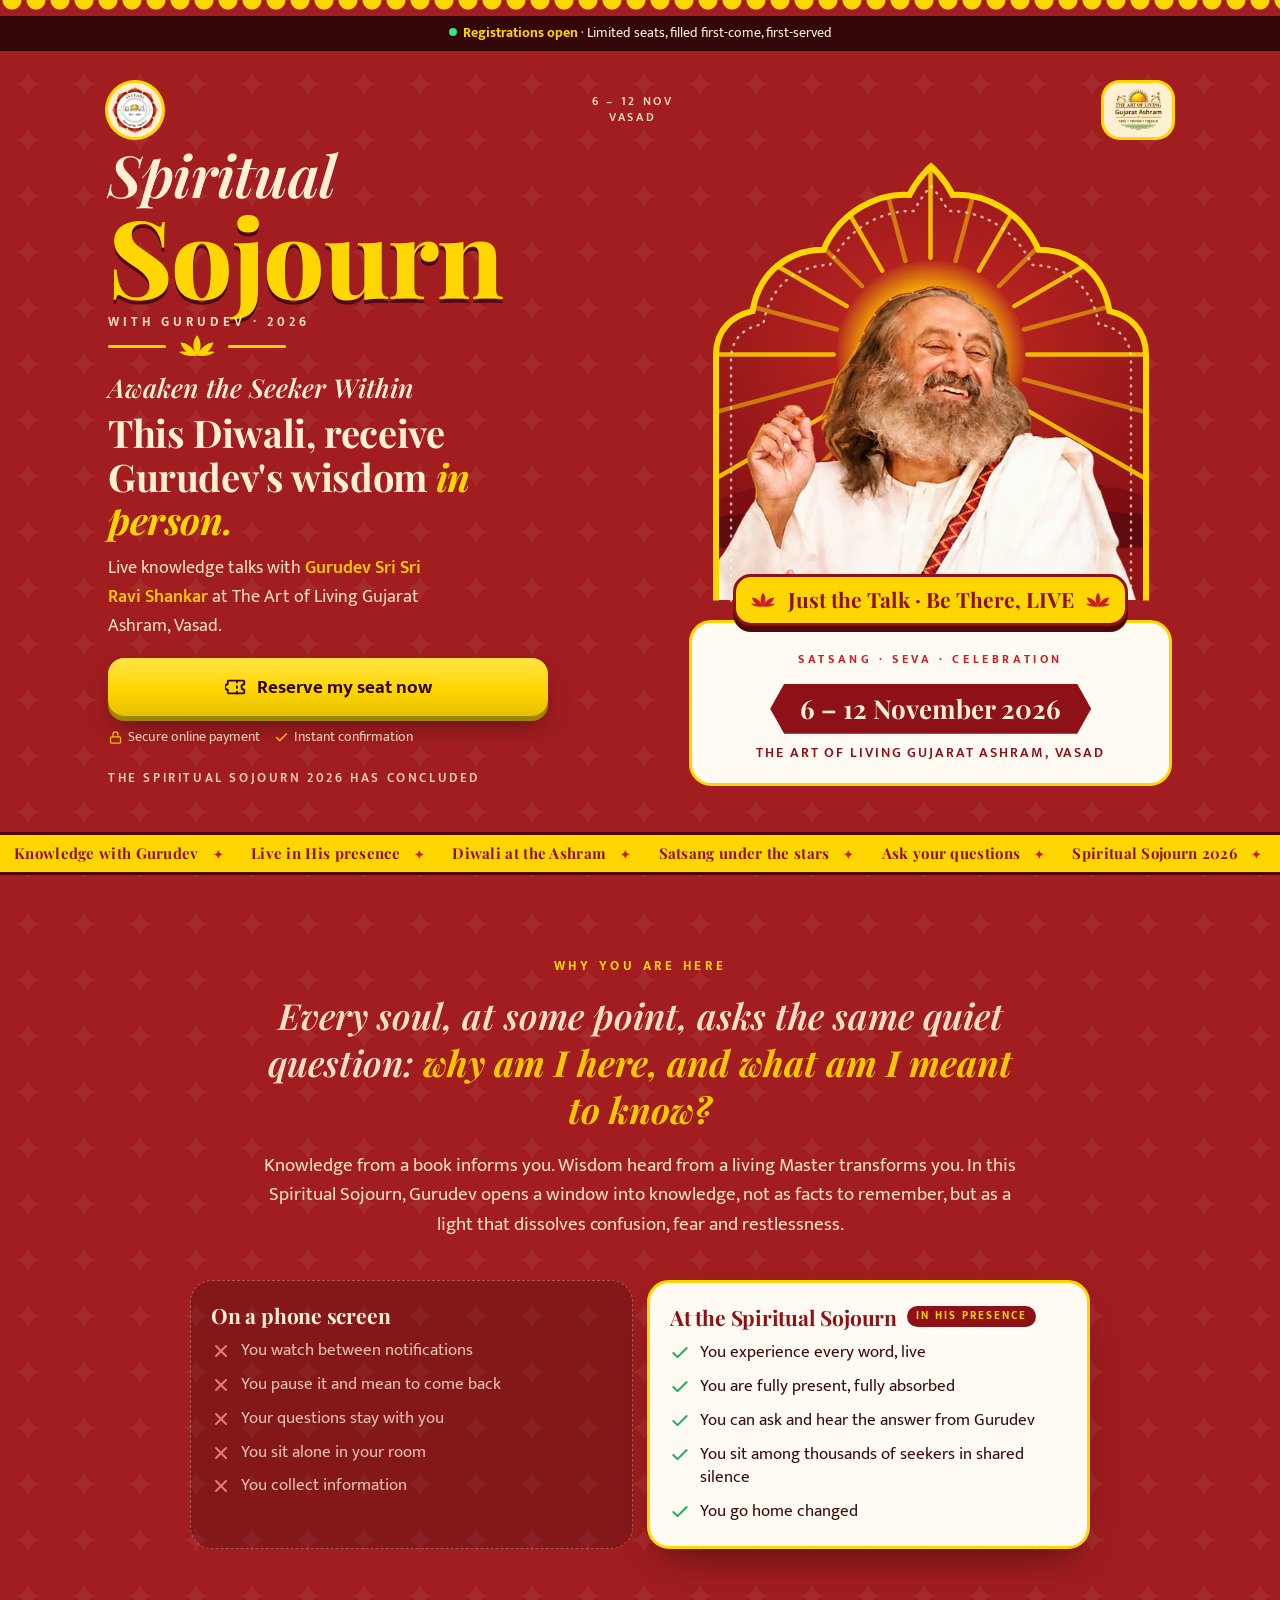
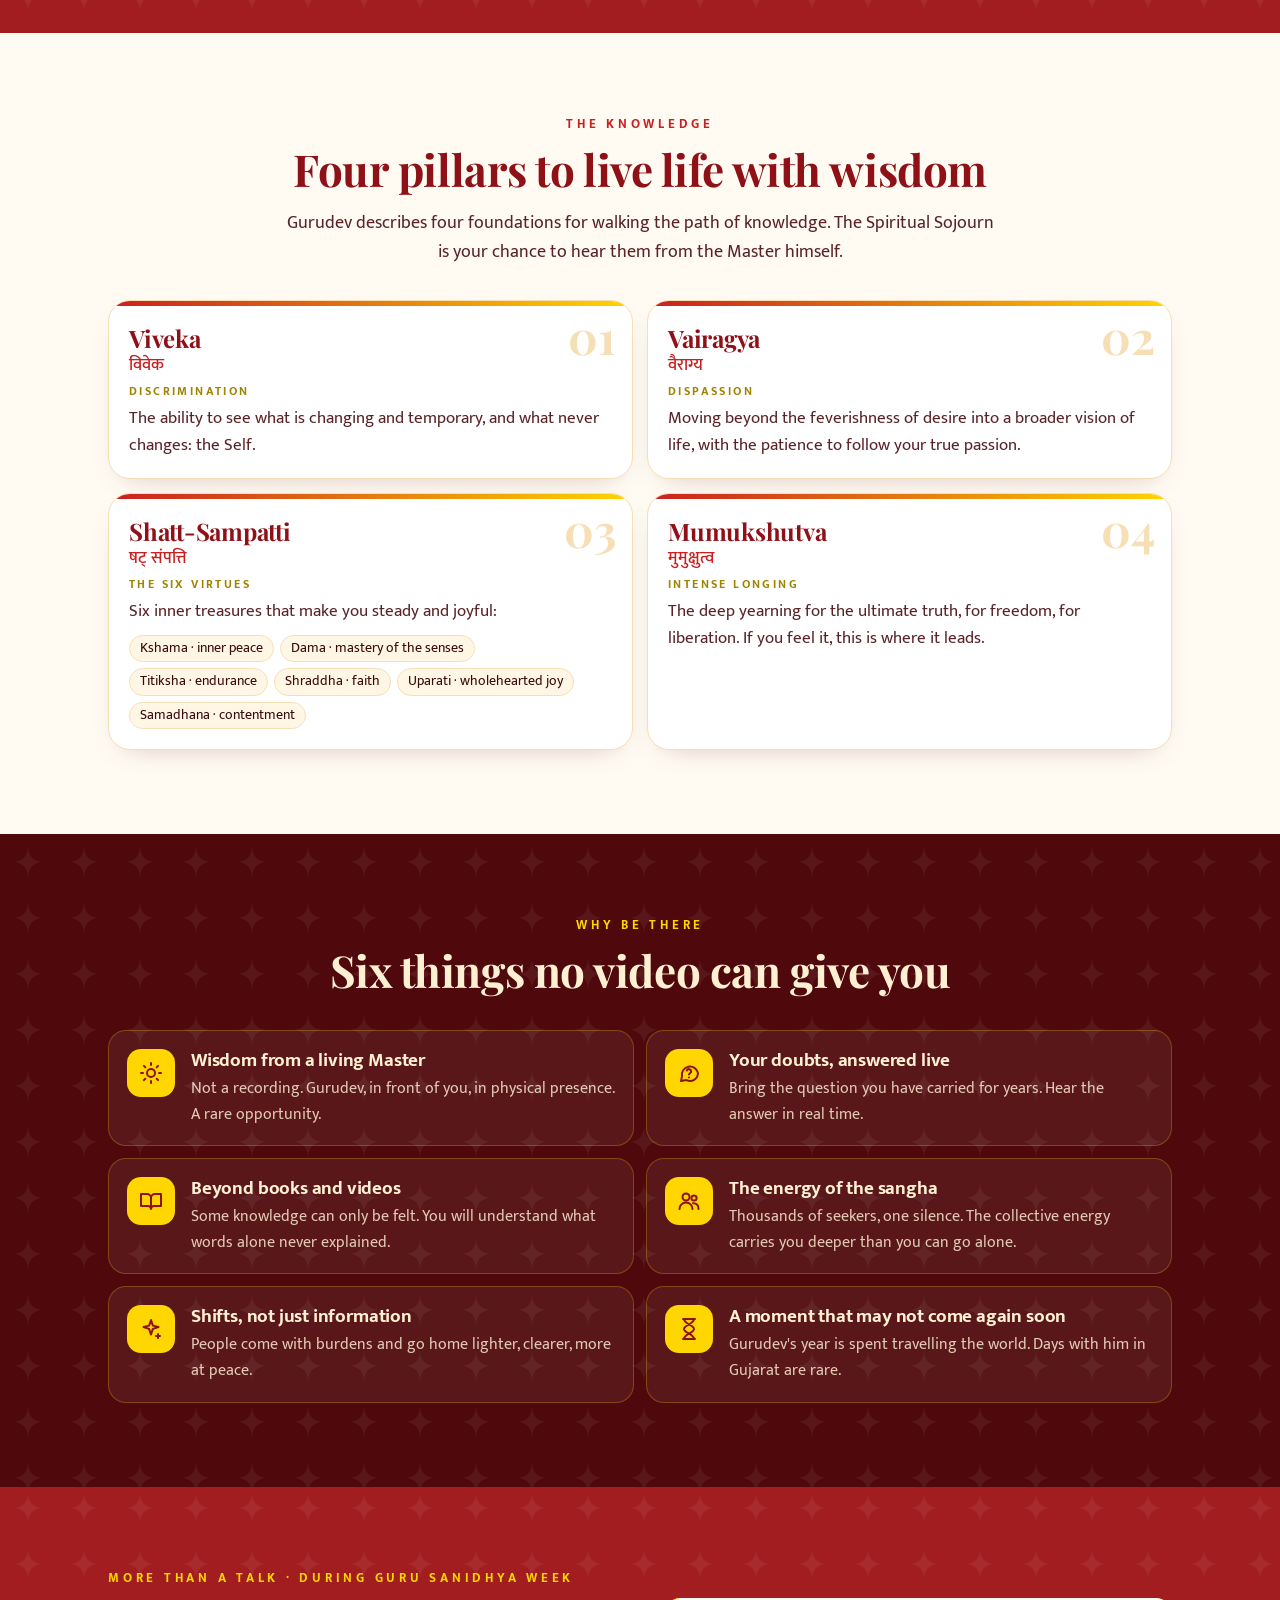
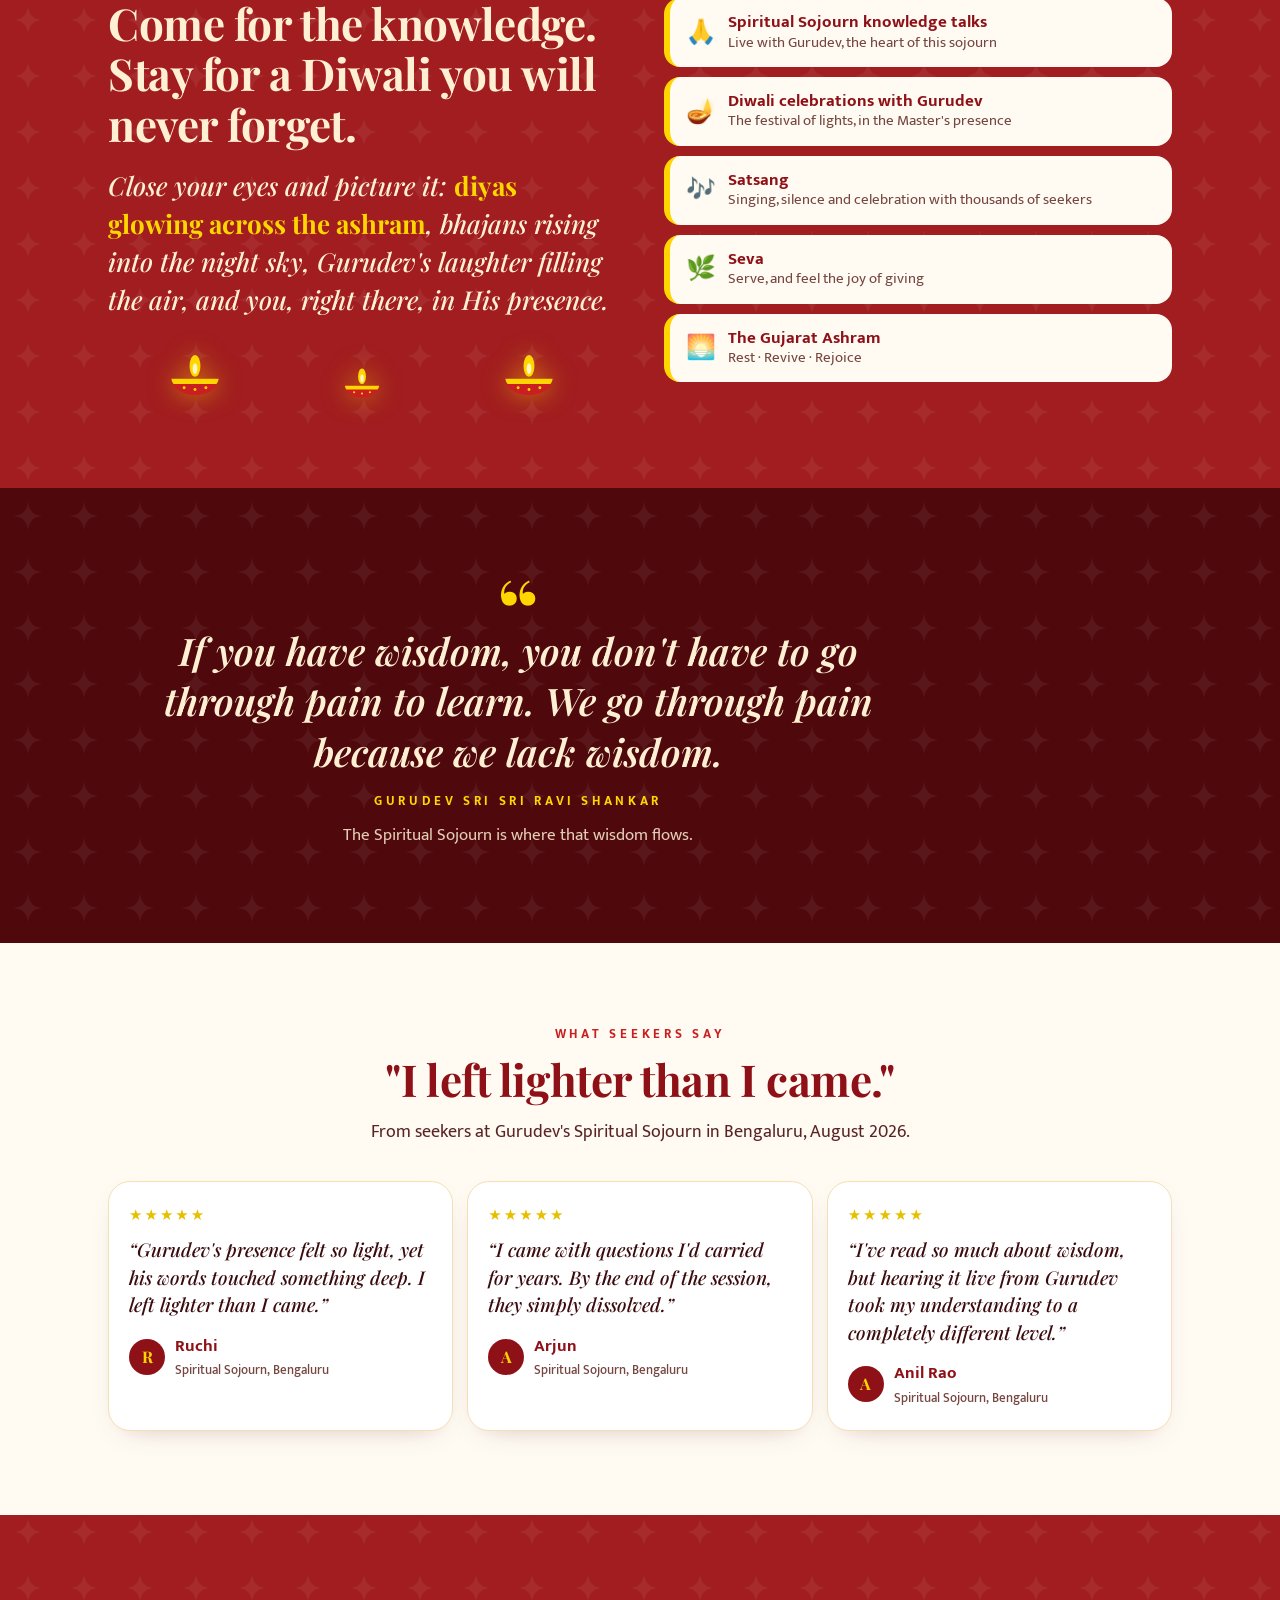
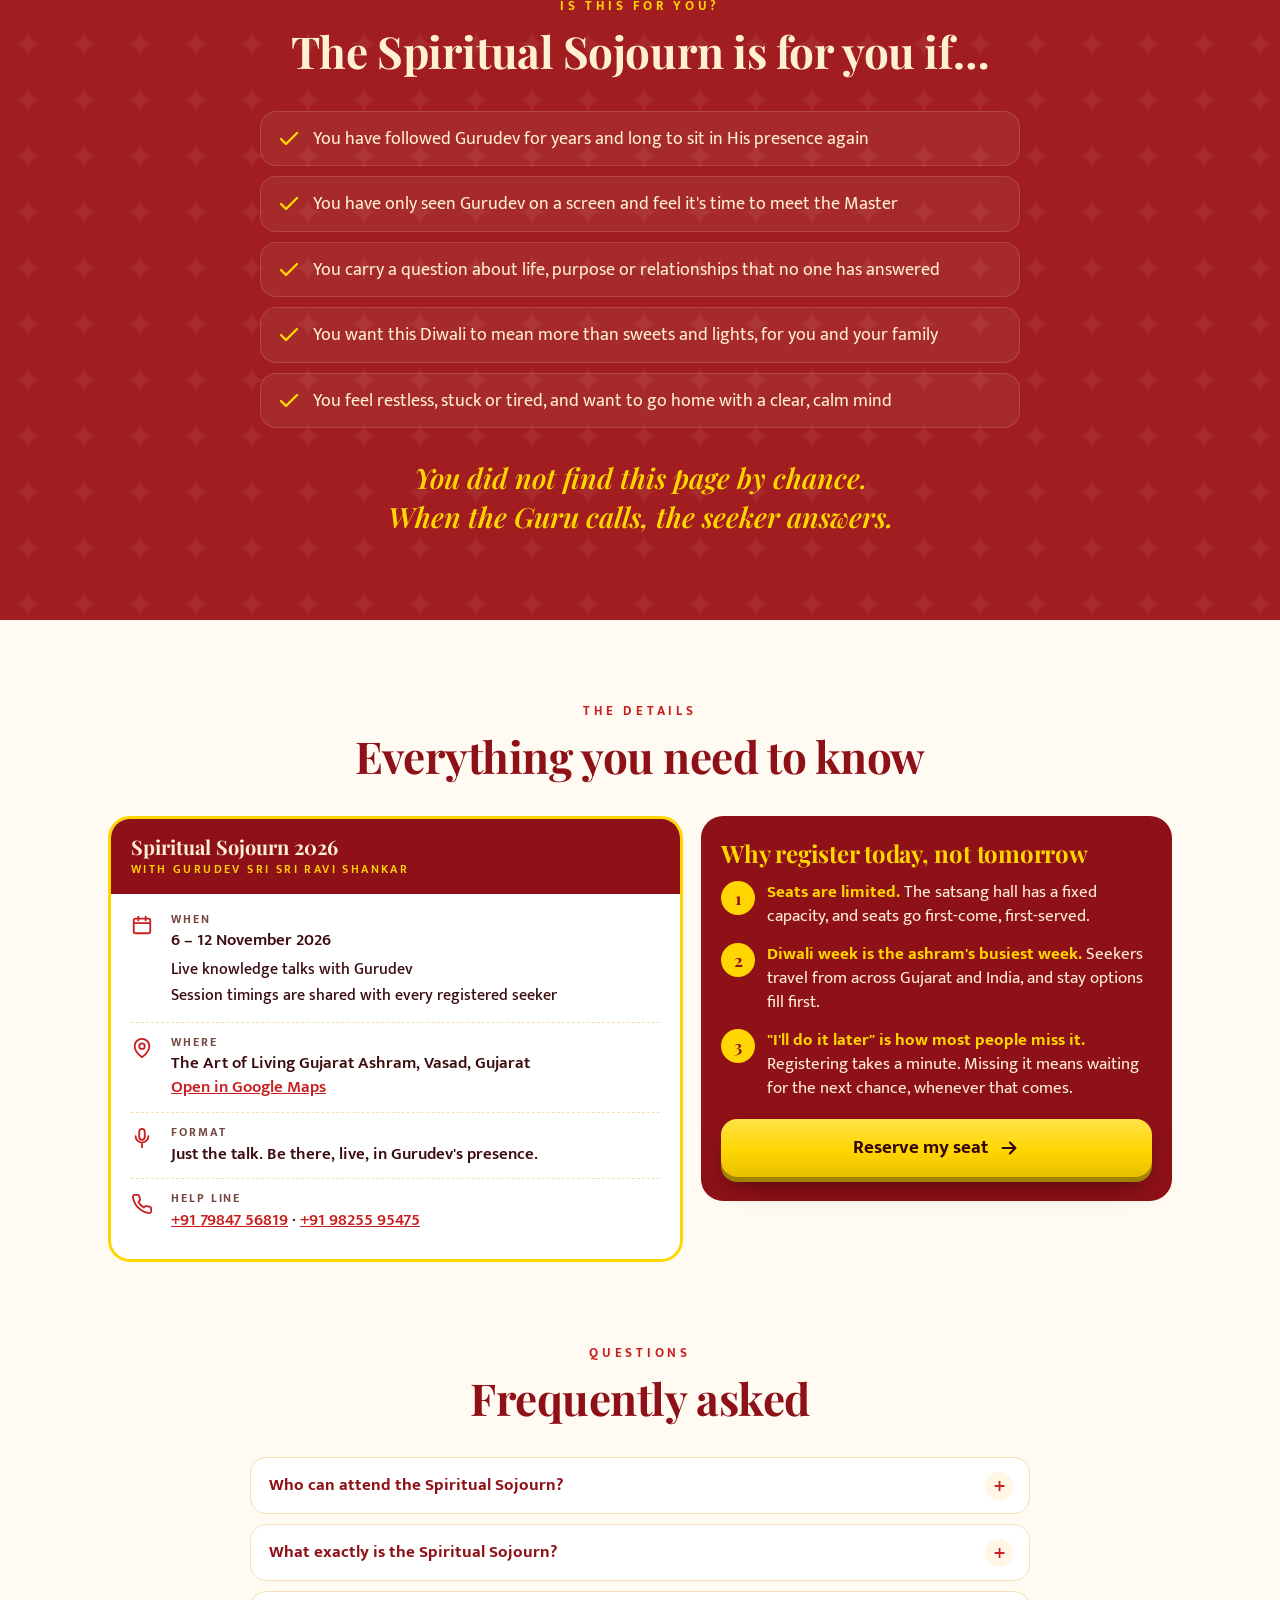
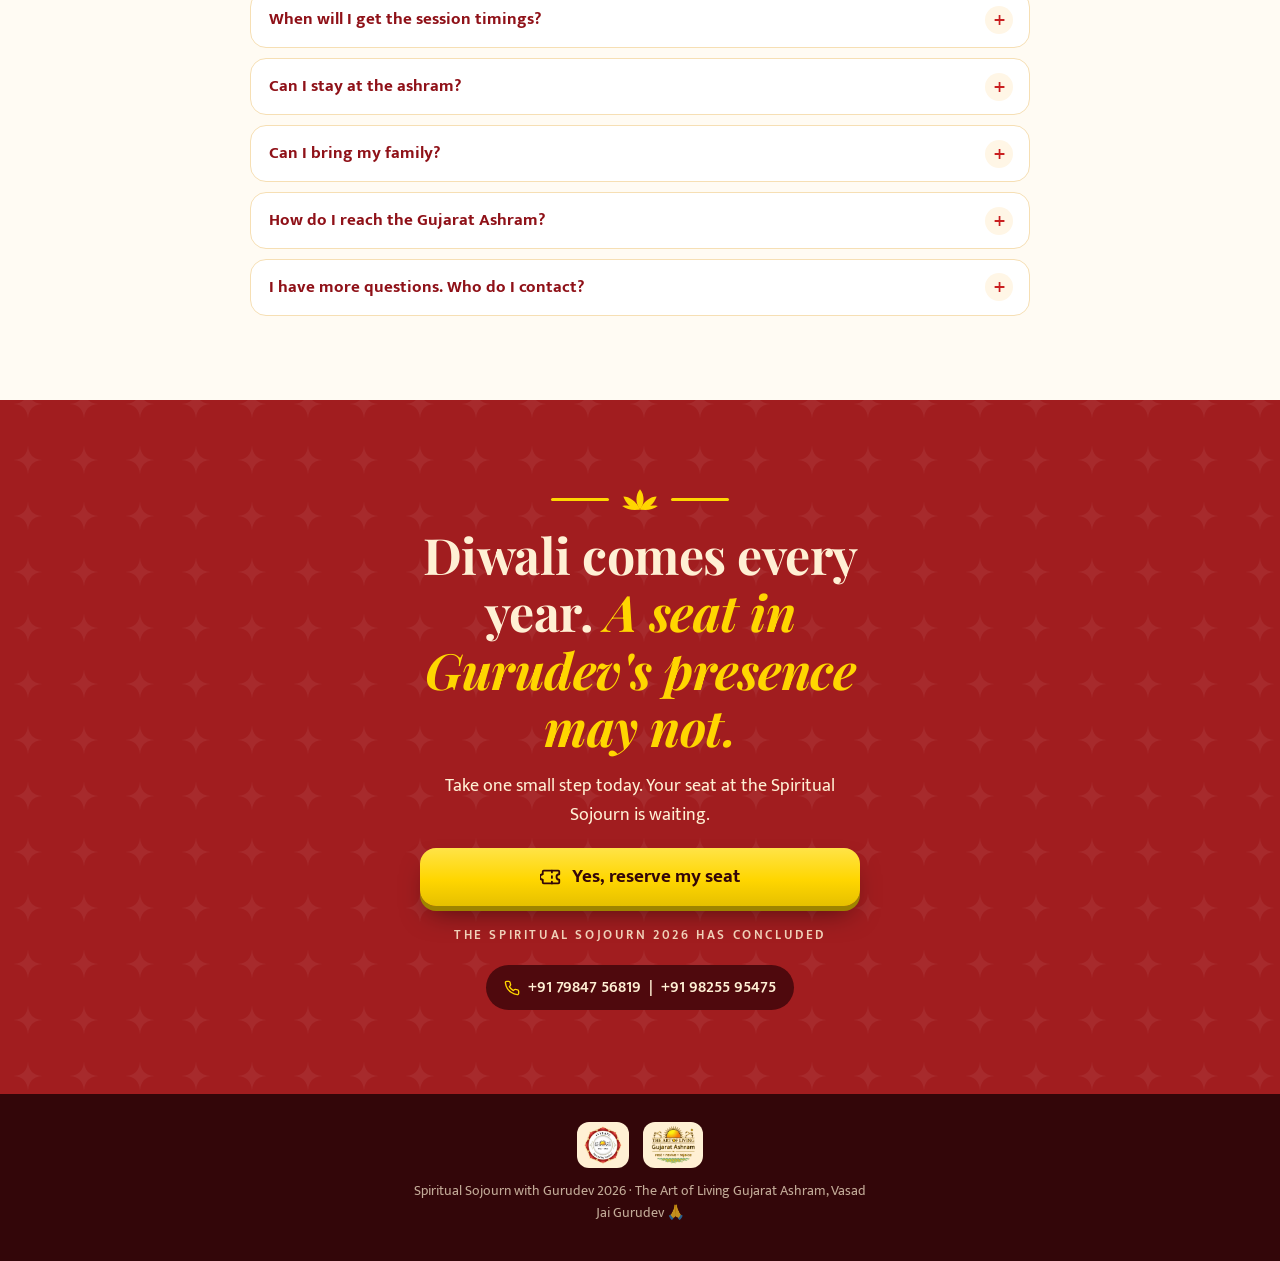
==== commit e698b184: "Lead with Spiritual Sojourn branding instead of Guru Sanidhya - Hero title is now a large "Spiritual" ====
--- a/pay/index.html
+++ b/pay/index.html
@@ -4,13 +4,13 @@
 <meta charset="utf-8">
 <meta name="viewport" content="width=device-width,initial-scale=1,viewport-fit=cover">
 <link rel="canonical" href="https://exceptionalappstudios-ship-it.github.io/spiritual-sojourn/pay/">
-<title>Spiritual Sojourn with Gurudev 2026 · Guru Sanidhya, Vasad</title>
-<meta name="description" content="Live knowledge talks with Gurudev Sri Sri Ravi Shankar during Guru Sanidhya, 6–12 November 2026 at The Art of Living Gujarat Ashram, Vasad. Reserve your seat.">
+<title>Spiritual Sojourn with Gurudev 2026 · Gujarat Ashram, Vasad</title>
+<meta name="description" content="Spiritual Sojourn with Gurudev: live knowledge talks with Gurudev Sri Sri Ravi Shankar, 6–12 November 2026 at The Art of Living Gujarat Ashram, Vasad. Awaken the seeker within. Reserve your seat.">
 <meta name="theme-color" content="#A11D1F">
 <meta property="og:type" content="website">
 <meta property="og:title" content="Spiritual Sojourn 2026 · Be in Gurudev's presence this Diwali">
 <meta property="og:description" content="Live knowledge talks with Gurudev · 6–12 Nov · Gujarat Ashram, Vasad. Seats are limited.">
-<meta property="og:image" content="https://exceptionalappstudios-ship-it.github.io/spiritual-sojourn/img/og.jpg?v=2">
+<meta property="og:image" content="https://exceptionalappstudios-ship-it.github.io/spiritual-sojourn/img/og.jpg?v=3">
 <meta name="twitter:card" content="summary_large_image">
 <link rel="preconnect" href="https://fonts.googleapis.com">
 <link rel="preconnect" href="https://fonts.gstatic.com" crossorigin>
@@ -57,19 +57,19 @@
   <div class="wrap">
     <div class="top">
       <img class="badge45" src="../img/badge-45-years.webp" alt="The Art of Living, 45 years, 1981–2026" width="250" height="250">
-      <span class="mid">Spiritual Sojourn<br>2026</span>
+      <span class="mid">6 – 12 Nov<br>Vasad</span>
       <span class="ashram"><img src="../img/aol-gujarat-ashram.webp" alt="The Art of Living Gujarat Ashram" width="280" height="235"></span>
     </div>
 
     <div class="grid">
       <div class="h-brand">
-        <div class="wordmark" role="img" aria-label="Guru Sanidhya"></div>
+        <h1 class="title"><span class="t1">Spiritual</span> <span class="t2">Sojourn</span> <span class="t3">with Gurudev · 2026</span></h1>
         <div class="lotusline" aria-hidden="true"><i></i><svg fill="#FFD600"><use href="#lotus"/></svg><i></i></div>
+        <p class="tagline">Awaken the Seeker Within</p>
       </div>
       <div class="hero-copy">
-        <span class="chip">Spiritual Sojourn with Gurudev</span>
-        <h1>This Diwali, receive Gurudev's wisdom <em>in person.</em></h1>
-        <p class="lede">Live knowledge talks with <b>Gurudev Sri Sri Ravi Shankar</b> during Guru Sanidhya at The Art of Living Gujarat Ashram, Vasad.</p>
+        <p class="hook">This Diwali, receive Gurudev's wisdom <em>in person.</em></p>
+        <p class="lede">Live knowledge talks with <b>Gurudev Sri Sri Ravi Shankar</b> at The Art of Living Gujarat Ashram, Vasad.</p>
 
         <div class="cta-box">
           <a id="hero-cta" class="cta" data-cta href="https://tinyurl.com/GyaanGanga2026">
@@ -79,7 +79,7 @@
             <span><svg><use href="#i-lock"/></svg>Secure online payment</span><span><svg><use href="#i-check"/></svg>Instant confirmation</span>
           </div>
           <div class="seats" data-seats hidden><div class="bar"><i></i></div><p><b data-seats-pct></b> of seats taken · only <b data-seats-left></b> left</p></div>
-          <p class="count-label" data-count-label>Guru Sanidhya begins in</p>
+          <p class="count-label" data-count-label>The Spiritual Sojourn begins in</p>
           <div class="count" data-count role="timer" aria-live="off">
             <div class="u"><b>--</b><small>Days</small></div><div class="u"><b>--</b><small>Hrs</small></div><div class="u"><b>--</b><small>Min</small></div><div class="u"><b>--</b><small>Sec</small></div>
           </div>
@@ -105,7 +105,7 @@
               <path d="M0.035,1 L0.035,0.45 C0.035,0.4 0.07,0.375 0.11,0.37 C0.125,0.28 0.19,0.235 0.265,0.235 C0.305,0.15 0.385,0.11 0.46,0.112 C0.48,0.075 0.5,0.055 0.5,0.055 C0.5,0.055 0.52,0.075 0.54,0.112 C0.615,0.11 0.695,0.15 0.735,0.235 C0.81,0.235 0.875,0.28 0.89,0.37 C0.93,0.375 0.965,0.4 0.965,0.45 L0.965,1" fill="none" stroke="#FFF0D4" stroke-opacity=".7" stroke-width="2.5" stroke-dasharray="1 7" stroke-linecap="round" vector-effect="non-scaling-stroke"/>
             </svg>
           </div>
-          <div class="ribbon"><svg class="l" fill="#C91F20"><use href="#lotus"/></svg>Diwali with Gurudev<svg class="r" fill="#C91F20"><use href="#lotus"/></svg></div>
+          <div class="ribbon"><svg class="l" fill="#C91F20"><use href="#lotus"/></svg><span class="wide">Just the Talk · </span>Be There, LIVE<svg class="r" fill="#C91F20"><use href="#lotus"/></svg></div>
         </div>
       </div>
       <div class="h-when">
@@ -120,8 +120,8 @@
 </header>
 
 <div class="ticker" data-loop aria-hidden="true"><div class="row">
-  <span>Knowledge with Gurudev</span><span>Live in His presence</span><span>Diwali at the Ashram</span><span>Satsang under the stars</span><span>Ask your questions</span><span>Guru Sanidhya 2026</span><span>Gujarat Ashram, Vasad</span>
-  <span>Knowledge with Gurudev</span><span>Live in His presence</span><span>Diwali at the Ashram</span><span>Satsang under the stars</span><span>Ask your questions</span><span>Guru Sanidhya 2026</span><span>Gujarat Ashram, Vasad</span>
+  <span>Knowledge with Gurudev</span><span>Live in His presence</span><span>Diwali at the Ashram</span><span>Satsang under the stars</span><span>Ask your questions</span><span>Spiritual Sojourn 2026</span><span>Awaken the Seeker Within</span><span>Gujarat Ashram, Vasad</span>
+  <span>Knowledge with Gurudev</span><span>Live in His presence</span><span>Diwali at the Ashram</span><span>Satsang under the stars</span><span>Ask your questions</span><span>Spiritual Sojourn 2026</span><span>Awaken the Seeker Within</span><span>Gujarat Ashram, Vasad</span>
 </div></div>
 
 <main>
@@ -146,7 +146,7 @@
         </ul>
       </div>
       <div class="col b rv">
-        <h3>In Guru Sanidhya <span class="tag">In His presence</span></h3>
+        <h3>At the Spiritual Sojourn <span class="tag">In His presence</span></h3>
         <ul>
           <li><svg><use href="#i-check"/></svg>You experience every word, live</li>
           <li><svg><use href="#i-check"/></svg>You are fully present, fully absorbed</li>
@@ -200,7 +200,7 @@
   <div class="wrap">
     <div class="fest">
       <div class="rv">
-        <span class="kicker">More than a talk</span>
+        <span class="kicker">More than a talk · During Guru Sanidhya week</span>
         <h2 style="font-size:clamp(28px,6.6vw,44px)">Come for the knowledge. Stay for a Diwali you will never forget.</h2>
         <p class="imagine" style="margin-top:18px">Close your eyes and picture it: <b>diyas glowing across the ashram</b>, bhajans rising into the night sky, Gurudev's laughter filling the air, and you, right there, in His presence.</p>
         <div class="diyas" aria-hidden="true"><svg class="diya"><use href="#diya"/></svg><svg class="diya sm"><use href="#diya"/></svg><svg class="diya"><use href="#diya"/></svg></div>
@@ -275,9 +275,9 @@
     </div>
     <div class="details">
       <div class="facts rv">
-        <div class="hd">Spiritual Sojourn 2026<small>With Gurudev · Guru Sanidhya</small></div>
+        <div class="hd">Spiritual Sojourn 2026<small>With Gurudev Sri Sri Ravi Shankar</small></div>
         <dl>
-          <div class="row"><svg><use href="#i-cal"/></svg><div><dt>When</dt><dd>6 – 12 November 2026<ul class="sessions"><li>Knowledge talks with Gurudev during Guru Sanidhya week</li><li>Session timings are shared with every registered seeker</li></ul></dd></div></div>
+          <div class="row"><svg><use href="#i-cal"/></svg><div><dt>When</dt><dd>6 – 12 November 2026<ul class="sessions"><li>Live knowledge talks with Gurudev</li><li>Session timings are shared with every registered seeker</li></ul></dd></div></div>
           <div class="row"><svg><use href="#i-pin"/></svg><div><dt>Where</dt><dd>The Art of Living Gujarat Ashram, Vasad, Gujarat<br><a href="https://www.google.com/maps/search/?api=1&amp;query=Art+of+Living+Gujarat+Ashram+Vasad" target="_blank" rel="noopener">Open in Google Maps</a></dd></div></div>
           <div class="row"><svg><use href="#i-mic"/></svg><div><dt>Format</dt><dd>Just the talk. Be there, live, in Gurudev's presence.</dd></div></div>
           <div class="row"><svg><use href="#i-phone"/></svg><div><dt>Help line</dt><dd><a href="tel:+917984756819">+91 79847 56819</a> · <a href="tel:+919825595475">+91 98255 95475</a></dd></div></div>
@@ -308,7 +308,7 @@
     <div class="head rv"><span class="kicker">Questions</span><h2>Frequently asked</h2></div>
     <div class="faq">
       <details class="rv"><summary>Who can attend the Spiritual Sojourn?</summary><p>Every seeker is welcome, whether you have followed Gurudev for decades or are coming for the very first time. If any program needs a prerequisite, the registration page will tell you.</p></details>
-      <details class="rv"><summary>What exactly is the Spiritual Sojourn?</summary><p>It is "just the talk": knowledge sessions with Gurudev Sri Sri Ravi Shankar, live and in person, held during Guru Sanidhya week at the Gujarat Ashram.</p></details>
+      <details class="rv"><summary>What exactly is the Spiritual Sojourn?</summary><p>It is "just the talk": knowledge sessions with Gurudev Sri Sri Ravi Shankar, live and in person, held at the Gujarat Ashram.</p></details>
       <details class="rv"><summary>When will I get the session timings?</summary><p>Exact session timings are shared with registered seekers. Register early so you receive every update in time to plan your travel.</p></details>
       <details class="rv"><summary>Can I stay at the ashram?</summary><p>Available stay options and their fees are shown on the registration page. Diwali week is busy, so book early if you want to stay on campus.</p></details>
       <details class="rv"><summary>Can I bring my family?</summary><p>Yes, this is a beautiful way to spend Diwali together. Each person attending should be registered.</p></details>
@@ -330,7 +330,7 @@
       <a class="cta" data-cta href="https://tinyurl.com/GyaanGanga2026">
         <svg><use href="#i-ticket"/></svg>Yes, reserve my seat
       </a>
-      <p class="count-label" data-count-label>Guru Sanidhya begins in</p>
+      <p class="count-label" data-count-label>The Spiritual Sojourn begins in</p>
       <div class="count" data-count role="timer" aria-live="off">
         <div class="u"><b>--</b><small>Days</small></div><div class="u"><b>--</b><small>Hrs</small></div><div class="u"><b>--</b><small>Min</small></div><div class="u"><b>--</b><small>Sec</small></div>
       </div>
@@ -342,7 +342,7 @@
 <footer>
   <div class="wrap">
     <div class="logos"><img src="../img/badge-45-years.webp" alt="The Art of Living, 45 years" width="250" height="250" loading="lazy"><img src="../img/aol-gujarat-ashram.webp" alt="The Art of Living Gujarat Ashram" width="280" height="235" loading="lazy"></div>
-    <p>Guru Sanidhya 2026 · The Art of Living Gujarat Ashram, Vasad<br>Jai Gurudev 🙏</p>
+    <p>Spiritual Sojourn with Gurudev 2026 · The Art of Living Gujarat Ashram, Vasad<br>Jai Gurudev 🙏</p>
   </div>
 </footer>
 
--- a/assets/gg.css
+++ b/assets/gg.css
@@ -53,17 +53,20 @@
 .strip .wide{display:none}
 @media (min-width:600px){.strip .wide{display:inline}}
 
-.wordmark{width:min(230px,62vw);aspect-ratio:840/418;margin:6px auto 0;background:var(--ivory);
-  -webkit-mask:url(../img/wordmark-v2.webp) center/contain no-repeat;mask:url(../img/wordmark-v2.webp) center/contain no-repeat;
-  animation:wm 1.4s cubic-bezier(.65,0,.35,1) both}
-@keyframes wm{from{clip-path:inset(0 100% 0 0)}to{clip-path:inset(0 0 0 0)}}
+.title{margin:4px 0 0;line-height:.92;color:var(--ivory);animation:wm 1.3s cubic-bezier(.65,0,.35,1) both}
+.title span{display:block}
+.title .t1{font:italic 600 clamp(34px,9.4vw,58px)/1 var(--disp);color:var(--ivory)}
+.title .t2{font:800 clamp(58px,17vw,108px)/.95 var(--disp);color:var(--gold);letter-spacing:-.015em;text-shadow:0 4px 0 var(--deep-8)}
+.title .t3{margin-top:10px;font:700 12.5px/1.2 var(--body);letter-spacing:.32em;text-transform:uppercase;color:var(--ivory);opacity:.92}
+@keyframes wm{from{clip-path:inset(-20% 100% -20% -5%)}to{clip-path:inset(-20% -10% -20% -5%)}}
+.tagline{font:italic 600 clamp(19px,5vw,26px)/1.25 var(--disp);color:var(--ivory)}
 .lotusline{display:flex;align-items:center;justify-content:center;gap:12px;margin:4px 0 14px}
 .lotusline i{height:3px;width:58px;border-radius:3px;background:var(--gold)}
 .lotusline svg{width:38px;height:24px}
 .chip{display:inline-flex;align-items:center;gap:8px;background:rgba(255,214,0,.12);border:1px solid rgba(255,214,0,.45);color:var(--gold);
   border-radius:99px;padding:5px 14px;font:700 12.5px/1.2 var(--body);letter-spacing:.16em;text-transform:uppercase}
-.hero h1{font-size:clamp(30px,8.4vw,54px);margin:14px auto 12px;max-width:15ch;color:var(--ivory)}
-.hero h1 em{font-style:italic;color:var(--gold)}
+.hook{font:700 clamp(26px,7vw,44px)/1.15 var(--disp);margin:6px auto 12px;max-width:16ch;color:var(--ivory);letter-spacing:-.01em}
+.hook em{font-style:italic;color:var(--gold)}
 .lede{font-size:18px;color:var(--ivory);opacity:.92;max-width:34ch;margin:0 auto}
 .lede b{color:var(--gold);font-weight:600}
 
@@ -362,9 +365,8 @@
   .h-art{align-self:end}
   .h-brand{text-align:left;align-self:end}
   .hero-copy{text-align:left}
-  .h-brand .wordmark{margin-left:0}
   .h-brand .lotusline{justify-content:flex-start}
-  .hero h1{margin-left:0}
+  .hook{margin-left:0;font-size:38px}
   .lede{margin-left:0}
   .hero-copy .cta-box{margin-left:0}
   .hero-copy .micro,.hero-copy .count{justify-content:flex-start}
@@ -379,12 +381,17 @@
   .top{padding:6px 0 0}
   .badge45{width:46px;height:46px}
   .ashram{height:46px}.ashram img{height:36px}
-  .wordmark{width:min(160px,44vw);margin-top:0}
-  .lotusline{margin:2px 0 6px}
+  .title .t1{font-size:28px}
+  .title .t2{font-size:clamp(48px,14vw,60px)}
+  .title .t3{margin-top:6px;font-size:11.5px}
+  .tagline{font-size:18px}
+  .h-brand .lotusline{display:none}
+  .tagline{margin-top:6px}
+  .ribbon .wide{display:none}
   .lotusline i{width:44px}
   .arch-wrap{width:min(86%,360px)}
   .ribbon{margin-top:-22px;padding:8px 40px;font-size:17px}
-  .hero h1{margin:8px auto 6px;font-size:clamp(26px,7.4vw,34px)}
+  .hook{margin:10px auto 4px;font-size:clamp(21px,6vw,28px);max-width:none}
   .hero .chip{display:none}
   .hero-copy{display:flex;flex-direction:column}
   .hero-copy .lede{order:3;margin-top:14px;font-size:16.5px}
@@ -393,6 +400,8 @@
   .h-when .when{margin-top:8px}
 }
 
+@media (max-width:979px) and (max-height:760px){.arch-wrap{width:min(76%,300px)}}
+
 /* ---------- reduced motion ---------- */
 @media (prefers-reduced-motion:reduce){
   *,*::before,*::after{animation:none!important;transition:none!important;scroll-behavior:auto!important}
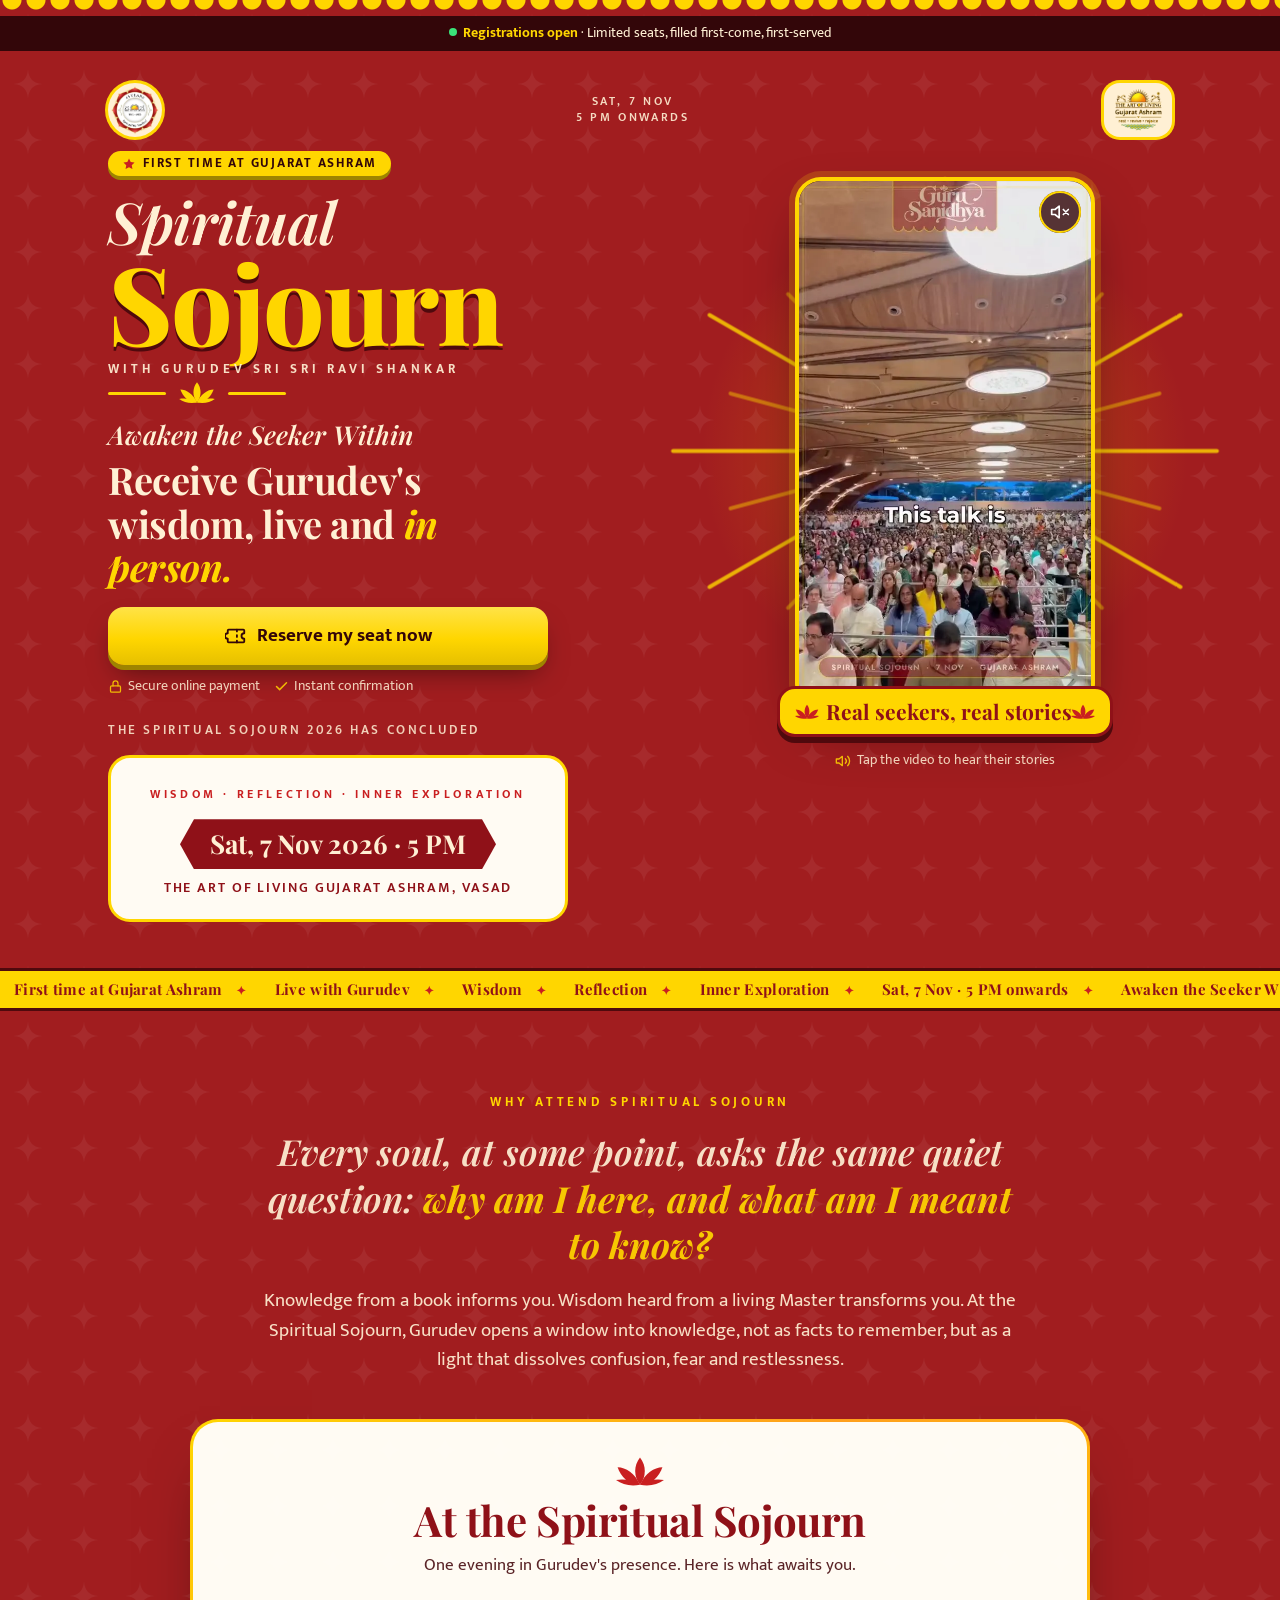
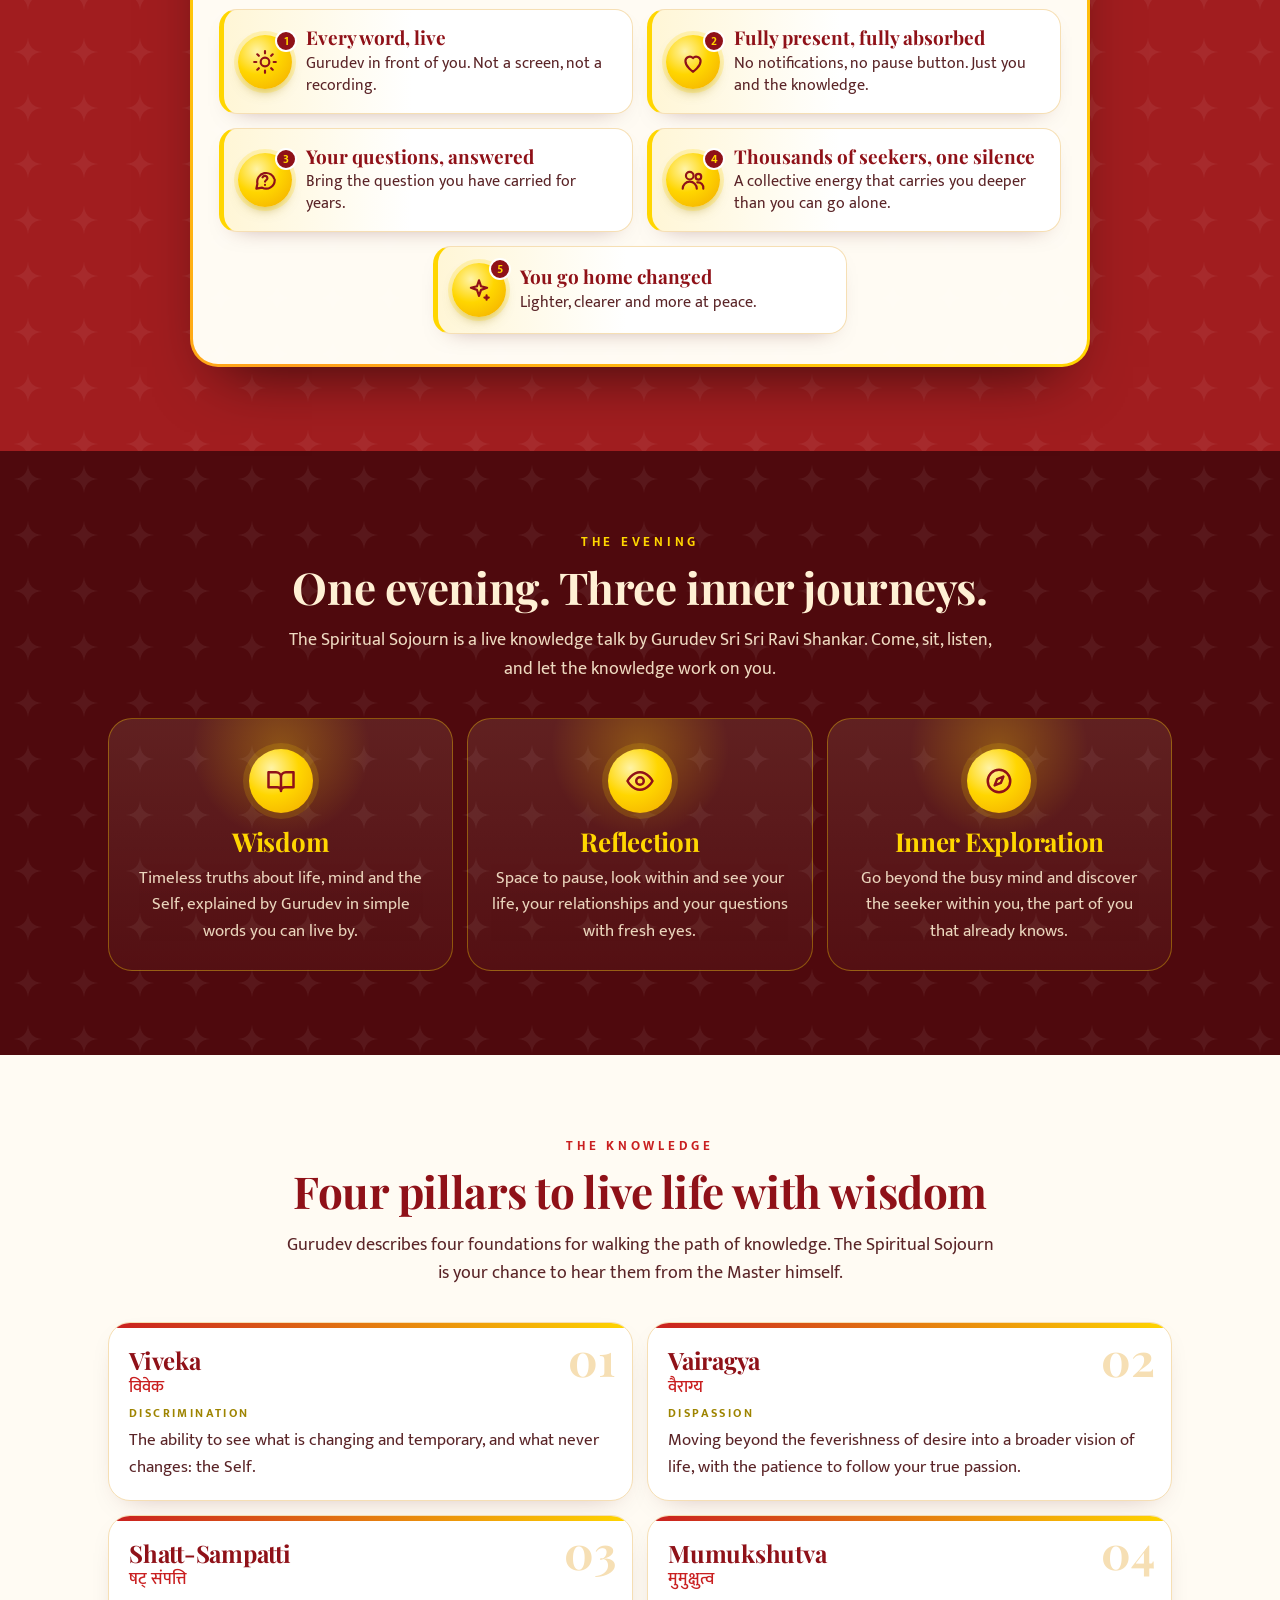
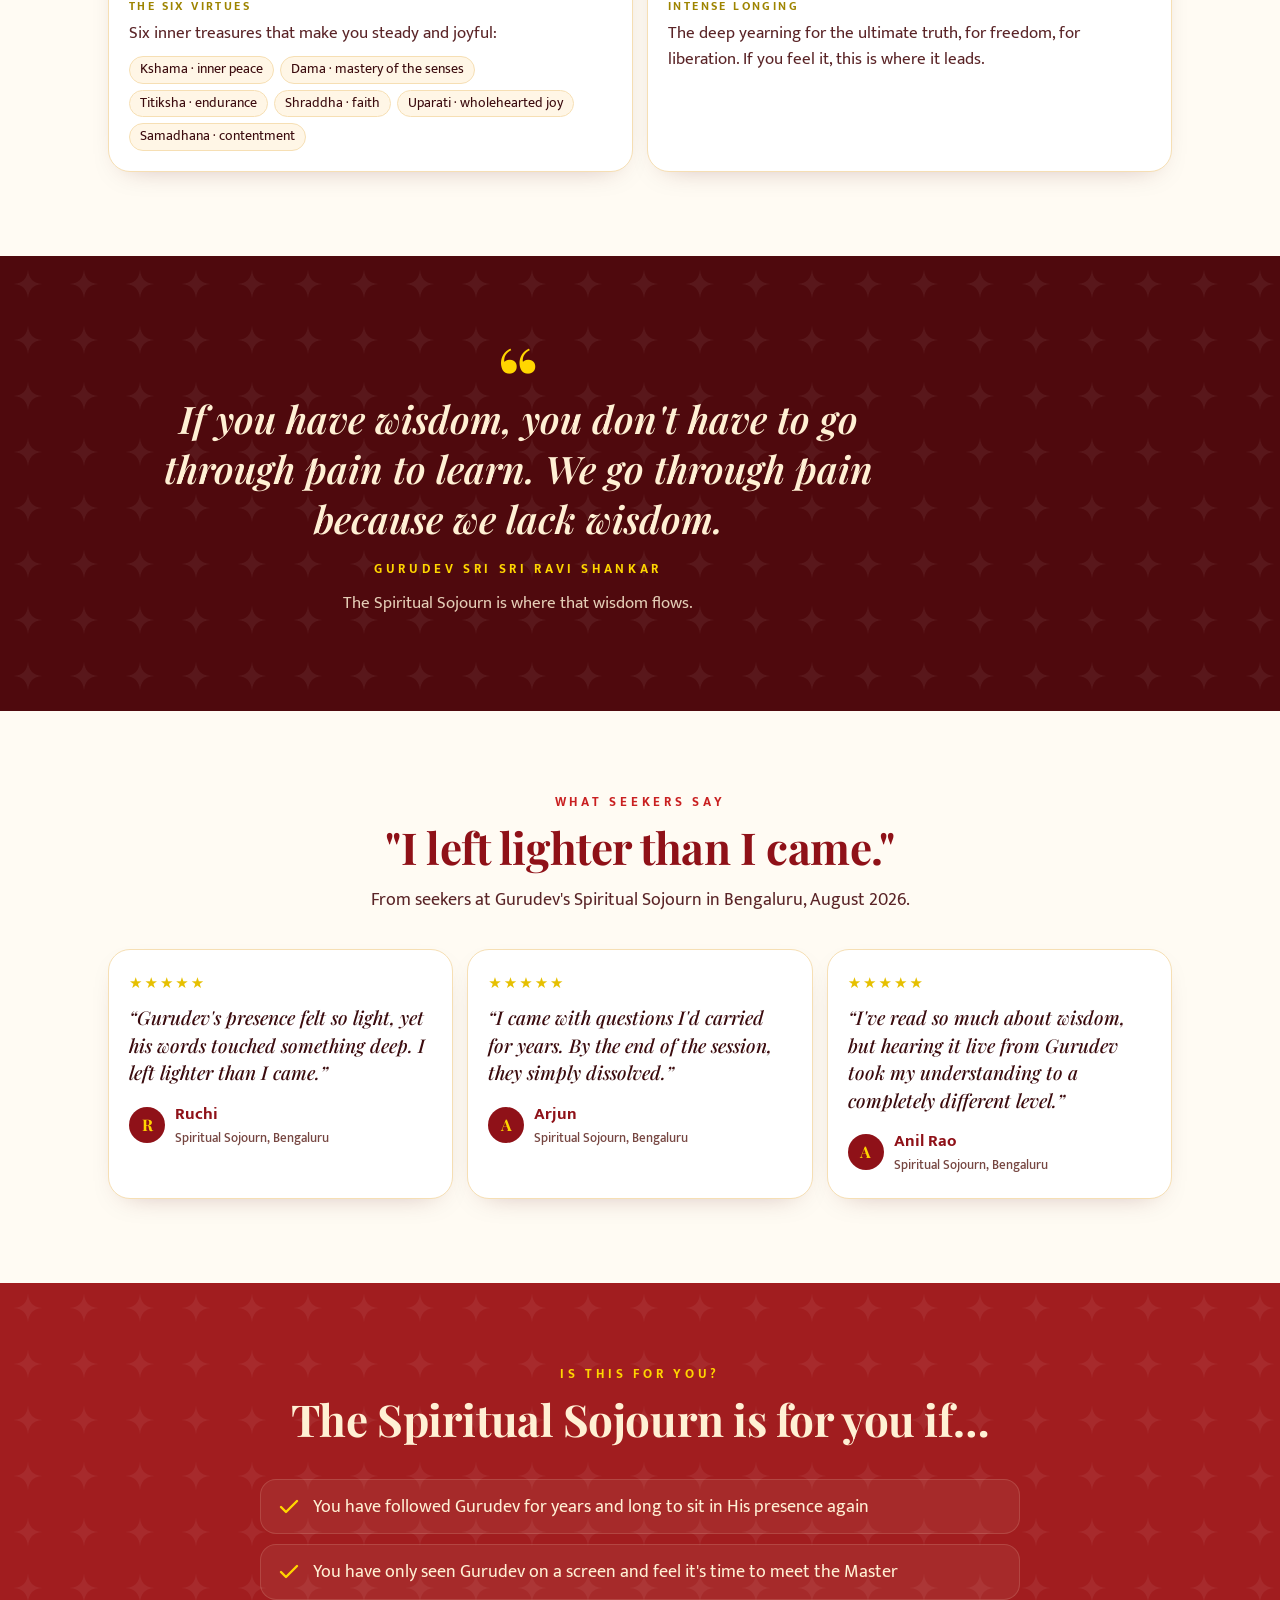
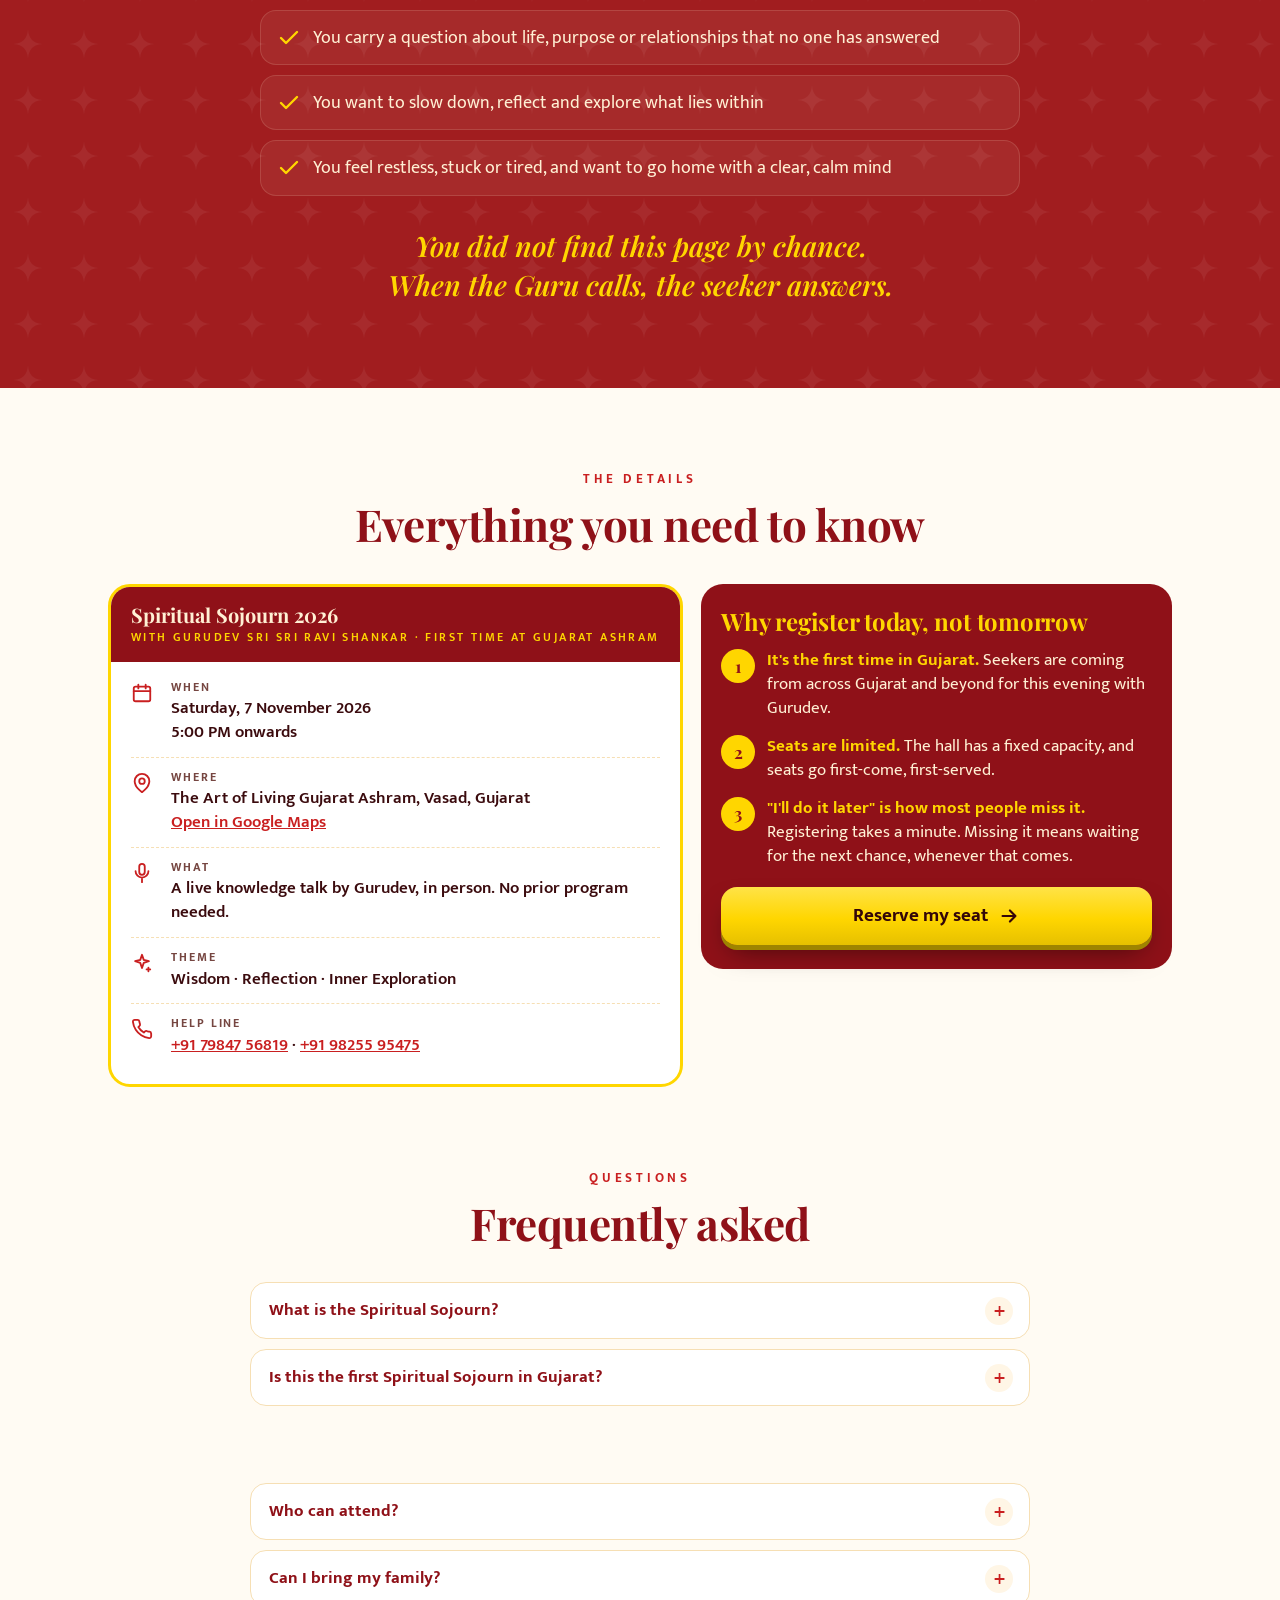
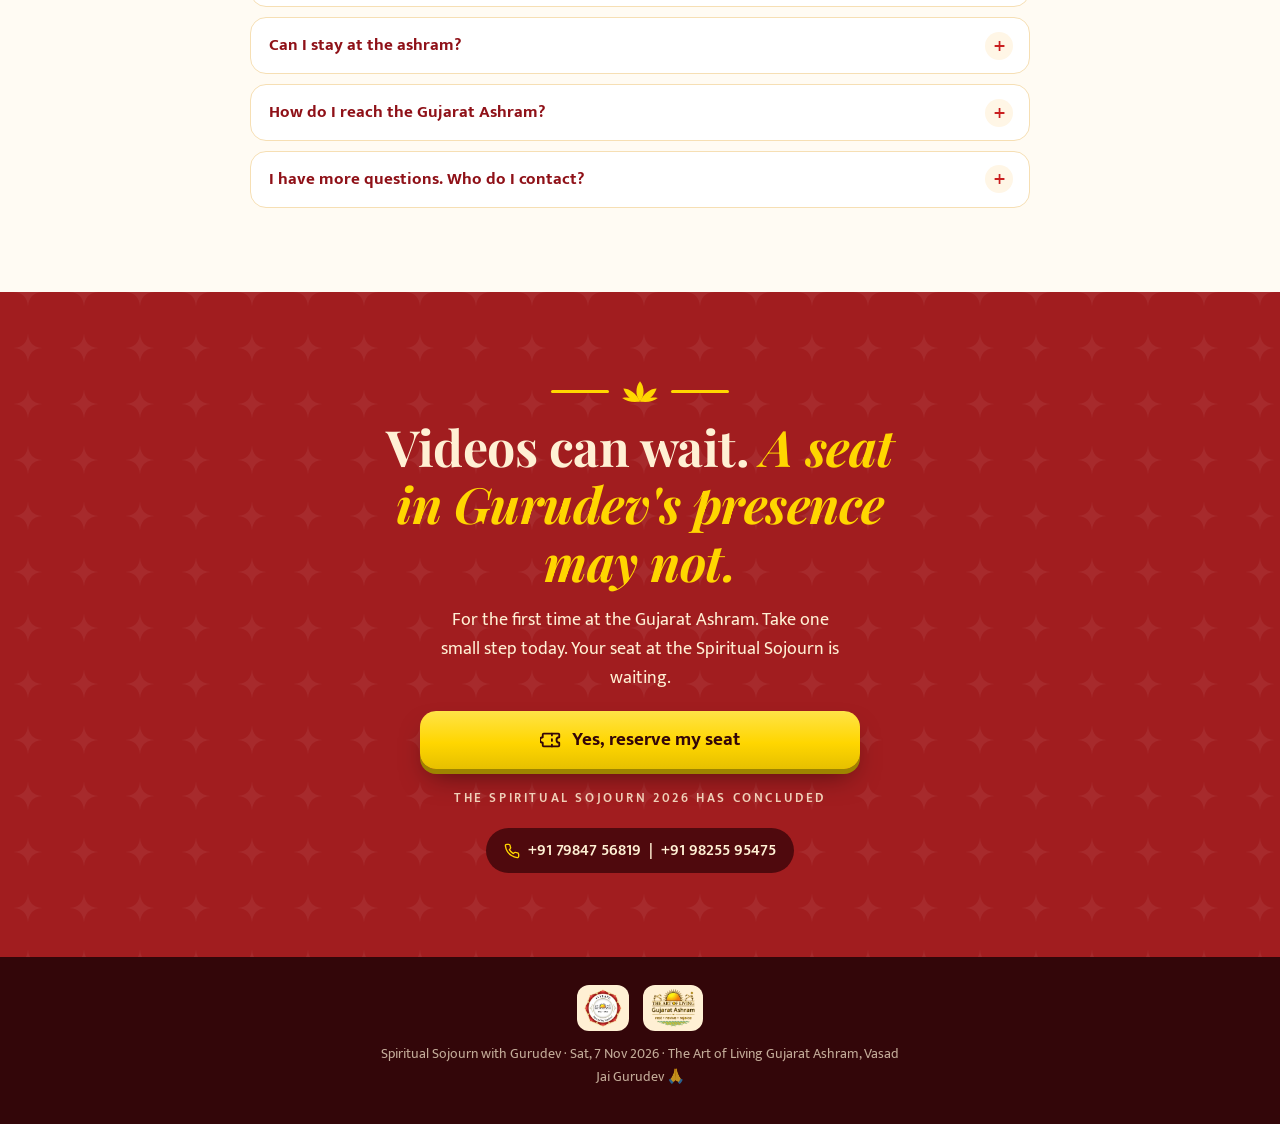
==== commit cb17c7f6: "Hero testimonial reel, Sojourn-only content, 7 Nov 5 PM details - Replace Gurudev photo with the see" ====
--- a/pay/index.html
+++ b/pay/index.html
@@ -4,19 +4,19 @@
 <meta charset="utf-8">
 <meta name="viewport" content="width=device-width,initial-scale=1,viewport-fit=cover">
 <link rel="canonical" href="https://exceptionalappstudios-ship-it.github.io/spiritual-sojourn/pay/">
-<title>Spiritual Sojourn with Gurudev 2026 · Gujarat Ashram, Vasad</title>
-<meta name="description" content="Spiritual Sojourn with Gurudev: live knowledge talks with Gurudev Sri Sri Ravi Shankar, 6–12 November 2026 at The Art of Living Gujarat Ashram, Vasad. Awaken the seeker within. Reserve your seat.">
+<title>Spiritual Sojourn with Gurudev · Sat 7 Nov 2026 · Gujarat Ashram, Vasad</title>
+<meta name="description" content="Spiritual Sojourn with Gurudev Sri Sri Ravi Shankar, for the first time at The Art of Living Gujarat Ashram, Vasad. Saturday 7 November 2026, 5:00 PM onwards. Wisdom, reflection and inner exploration. Reserve your seat.">
 <meta name="theme-color" content="#A11D1F">
 <meta property="og:type" content="website">
-<meta property="og:title" content="Spiritual Sojourn 2026 · Be in Gurudev's presence this Diwali">
-<meta property="og:description" content="Live knowledge talks with Gurudev · 6–12 Nov · Gujarat Ashram, Vasad. Seats are limited.">
-<meta property="og:image" content="https://exceptionalappstudios-ship-it.github.io/spiritual-sojourn/img/og.jpg?v=3">
+<meta property="og:title" content="Spiritual Sojourn with Gurudev · First time at Gujarat Ashram">
+<meta property="og:description" content="Sat, 7 Nov 2026 · 5:00 PM onwards · Gujarat Ashram, Vasad. Seats are limited.">
+<meta property="og:image" content="https://exceptionalappstudios-ship-it.github.io/spiritual-sojourn/img/og.jpg?v=4">
 <meta name="twitter:card" content="summary_large_image">
 <link rel="preconnect" href="https://fonts.googleapis.com">
 <link rel="preconnect" href="https://fonts.gstatic.com" crossorigin>
 <link rel="stylesheet" href="https://fonts.googleapis.com/css2?family=Mukta:wght@400;500;600;700&family=Playfair+Display:ital,wght@0,600;0,700;0,800;1,500;1,600&display=swap">
-<link rel="preload" as="image" href="../img/gurudev.webp">
-<link rel="stylesheet" href="../assets/gg.css?v=1">
+<link rel="preload" as="image" href="../video/sojourn-reel-poster.webp">
+<link rel="stylesheet" href="../assets/gg.css?v=4">
 <link rel="icon" href="../img/badge-45-years.webp">
 </head>
 <body data-mode="pay">
@@ -24,27 +24,28 @@
 <!-- icon sprite -->
 <svg width="0" height="0" style="position:absolute" aria-hidden="true">
   <defs>
-    <clipPath id="archClip" clipPathUnits="objectBoundingBox"><path d="M0,1 L0,0.44 C0,0.38 0.04,0.35 0.085,0.34 C0.1,0.25 0.17,0.2 0.25,0.2 C0.29,0.11 0.38,0.07 0.45,0.075 C0.47,0.035 0.5,0.01 0.5,0.01 C0.5,0.01 0.53,0.035 0.55,0.075 C0.62,0.07 0.71,0.11 0.75,0.2 C0.83,0.2 0.9,0.25 0.915,0.34 C0.96,0.35 1,0.38 1,0.44 L1,1 Z"/></clipPath>
     <symbol id="lotus" viewBox="0 0 64 40"><path d="M32 2 C40 12 40 26 32 36 C24 26 24 12 32 2Z"/><path d="M32 36 C26 22 14 14 4 14 C8 26 18 36 32 36Z"/><path d="M32 36 C38 22 50 14 60 14 C56 26 46 36 32 36Z"/><path d="M32 36 C22 30 12 28 2 30 C10 36 20 38 32 36Z"/><path d="M32 36 C42 30 52 28 62 30 C54 36 44 38 32 36Z"/></symbol>
     <symbol id="i-check" viewBox="0 0 24 24" fill="none" stroke="currentColor" stroke-width="2.4" stroke-linecap="round" stroke-linejoin="round"><path d="M20 6 9 17l-5-5"/></symbol>
-    <symbol id="i-x" viewBox="0 0 24 24" fill="none" stroke="currentColor" stroke-width="2.4" stroke-linecap="round"><path d="M18 6 6 18M6 6l12 12"/></symbol>
     <symbol id="i-lock" viewBox="0 0 24 24" fill="none" stroke="currentColor" stroke-width="2" stroke-linecap="round" stroke-linejoin="round"><rect x="4" y="11" width="16" height="10" rx="2"/><path d="M8 11V7a4 4 0 0 1 8 0v4"/></symbol>
     <symbol id="i-clock" viewBox="0 0 24 24" fill="none" stroke="currentColor" stroke-width="2" stroke-linecap="round"><circle cx="12" cy="12" r="9"/><path d="M12 7v5l3 2"/></symbol>
-    <symbol id="i-seat" viewBox="0 0 24 24" fill="none" stroke="currentColor" stroke-width="2" stroke-linecap="round" stroke-linejoin="round"><path d="M12 21s-7-4.4-7-10a4 4 0 0 1 7-2.6A4 4 0 0 1 19 11c0 5.6-7 10-7 10Z"/></symbol>
     <symbol id="i-arrow" viewBox="0 0 24 24" fill="none" stroke="currentColor" stroke-width="2.4" stroke-linecap="round" stroke-linejoin="round"><path d="M5 12h14M13 6l6 6-6 6"/></symbol>
     <symbol id="i-sun" viewBox="0 0 24 24" fill="none" stroke="currentColor" stroke-width="2" stroke-linecap="round"><circle cx="12" cy="12" r="4"/><path d="M12 2v2M12 20v2M4.9 4.9l1.4 1.4M17.7 17.7l1.4 1.4M2 12h2M20 12h2M4.9 19.1l1.4-1.4M17.7 6.3l1.4-1.4"/></symbol>
     <symbol id="i-ask" viewBox="0 0 24 24" fill="none" stroke="currentColor" stroke-width="2" stroke-linecap="round" stroke-linejoin="round"><path d="M21 12a8 8 0 0 1-11.6 7.1L4 20l1-4.6A8 8 0 1 1 21 12Z"/><path d="M9.8 9.5a2.3 2.3 0 0 1 4.4.9c0 1.5-2.2 2-2.2 3.1M12 16.5h.01"/></symbol>
     <symbol id="i-book" viewBox="0 0 24 24" fill="none" stroke="currentColor" stroke-width="2" stroke-linecap="round" stroke-linejoin="round"><path d="M2 5h6a4 4 0 0 1 4 4v11a3 3 0 0 0-3-3H2ZM22 5h-6a4 4 0 0 0-4 4v11a3 3 0 0 1 3-3h7Z"/></symbol>
     <symbol id="i-people" viewBox="0 0 24 24" fill="none" stroke="currentColor" stroke-width="2" stroke-linecap="round" stroke-linejoin="round"><circle cx="9" cy="8" r="3.5"/><path d="M2.5 20a6.5 6.5 0 0 1 13 0"/><circle cx="17" cy="9" r="2.6"/><path d="M16 14.2a5 5 0 0 1 5.5 5.8"/></symbol>
     <symbol id="i-spark" viewBox="0 0 24 24" fill="none" stroke="currentColor" stroke-width="2" stroke-linecap="round" stroke-linejoin="round"><path d="M12 3l1.9 5.6L19.5 10l-5.6 1.9L12 17.5l-1.9-5.6L4.5 10l5.6-1.4Z"/><path d="M19 17v4M17 19h4"/></symbol>
-    <symbol id="i-hourglass" viewBox="0 0 24 24" fill="none" stroke="currentColor" stroke-width="2" stroke-linecap="round" stroke-linejoin="round"><path d="M6 2h12M6 22h12M7 2c0 5 10 6 10 10S7 17 7 22M17 2c0 5-10 6-10 10s10 5 10 10"/></symbol>
+    <symbol id="i-heart" viewBox="0 0 24 24" fill="none" stroke="currentColor" stroke-width="2" stroke-linecap="round" stroke-linejoin="round"><path d="M12 21s-7-4.4-7-10a4 4 0 0 1 7-2.6A4 4 0 0 1 19 11c0 5.6-7 10-7 10Z"/></symbol>
+    <symbol id="i-eye" viewBox="0 0 24 24" fill="none" stroke="currentColor" stroke-width="2" stroke-linecap="round" stroke-linejoin="round"><path d="M2 12s3.6-7 10-7 10 7 10 7-3.6 7-10 7S2 12 2 12Z"/><circle cx="12" cy="12" r="3"/></symbol>
+    <symbol id="i-compass" viewBox="0 0 24 24" fill="none" stroke="currentColor" stroke-width="2" stroke-linecap="round" stroke-linejoin="round"><circle cx="12" cy="12" r="9"/><path d="m15.5 8.5-2 5-5 2 2-5Z"/></symbol>
     <symbol id="i-cal" viewBox="0 0 24 24" fill="none" stroke="currentColor" stroke-width="2" stroke-linecap="round" stroke-linejoin="round"><rect x="3" y="5" width="18" height="16" rx="2"/><path d="M16 3v4M8 3v4M3 10h18"/></symbol>
     <symbol id="i-pin" viewBox="0 0 24 24" fill="none" stroke="currentColor" stroke-width="2" stroke-linecap="round" stroke-linejoin="round"><path d="M20 10c0 6-8 12-8 12S4 16 4 10a8 8 0 0 1 16 0Z"/><circle cx="12" cy="10" r="3"/></symbol>
     <symbol id="i-mic" viewBox="0 0 24 24" fill="none" stroke="currentColor" stroke-width="2" stroke-linecap="round" stroke-linejoin="round"><rect x="9" y="2" width="6" height="12" rx="3"/><path d="M5 10a7 7 0 0 0 14 0M12 17v5"/></symbol>
+    <symbol id="i-star" viewBox="0 0 24 24" fill="currentColor"><path d="M12 2.5l2.9 6 6.6.9-4.8 4.6 1.2 6.5L12 17.4l-5.9 3.1 1.2-6.5L2.5 9.4l6.6-.9Z"/></symbol>
     <symbol id="i-phone" viewBox="0 0 24 24" fill="none" stroke="currentColor" stroke-width="2" stroke-linecap="round" stroke-linejoin="round"><path d="M22 16.9v3a2 2 0 0 1-2.2 2 19.8 19.8 0 0 1-8.6-3.1 19.5 19.5 0 0 1-6-6A19.8 19.8 0 0 1 2.1 4.2 2 2 0 0 1 4.1 2h3a2 2 0 0 1 2 1.7c.1 1 .4 1.9.7 2.8a2 2 0 0 1-.5 2.1L8 9.9a16 16 0 0 0 6 6l1.3-1.3a2 2 0 0 1 2.1-.4c.9.3 1.8.6 2.8.7a2 2 0 0 1 1.7 2Z"/></symbol>
     <symbol id="i-ticket" viewBox="0 0 24 24" fill="none" stroke="currentColor" stroke-width="2" stroke-linecap="round" stroke-linejoin="round"><path d="M3 9a3 3 0 0 0 0 6v3a1 1 0 0 0 1 1h16a1 1 0 0 0 1-1v-3a3 3 0 0 1 0-6V6a1 1 0 0 0-1-1H4a1 1 0 0 0-1 1Z"/><path d="M13 5v2M13 17v2M13 11v2"/></symbol>
+    <symbol id="i-sound" viewBox="0 0 24 24" fill="none" stroke="currentColor" stroke-width="2" stroke-linecap="round" stroke-linejoin="round"><path d="M11 5 6 9H2v6h4l5 4Z"/><path d="M15.5 8.5a5 5 0 0 1 0 7M19 5a10 10 0 0 1 0 14"/></symbol>
+    <symbol id="i-mute" viewBox="0 0 24 24" fill="none" stroke="currentColor" stroke-width="2" stroke-linecap="round" stroke-linejoin="round"><path d="M11 5 6 9H2v6h4l5 4Z"/><path d="m22 9-6 6M16 9l6 6"/></symbol>
     <symbol id="i-wa" viewBox="0 0 24 24" fill="currentColor"><path d="M17.5 14.4c-.3-.1-1.8-.9-2-1-.3-.1-.5-.1-.7.1-.2.3-.8 1-.9 1.2-.2.2-.3.2-.6.1-.3-.1-1.3-.5-2.4-1.5-.9-.8-1.5-1.8-1.7-2.1-.2-.3 0-.5.1-.6l.4-.5c.2-.2.2-.3.3-.5.1-.2 0-.4 0-.5l-.9-2.2c-.2-.6-.5-.5-.7-.5h-.6c-.2 0-.5.1-.8.4-.3.3-1 1-1 2.5s1.1 2.9 1.2 3.1c.1.2 2.1 3.2 5.1 4.5.7.3 1.3.5 1.7.6.7.2 1.4.2 1.9.1.6-.1 1.8-.7 2-1.4.2-.7.2-1.3.2-1.4-.1-.2-.3-.3-.6-.4ZM12 2a10 10 0 0 0-8.6 15.1L2 22l5-1.3A10 10 0 1 0 12 2Zm0 18.2c-1.5 0-3-.4-4.2-1.2l-.3-.2-3 .8.8-2.9-.2-.3A8.2 8.2 0 1 1 12 20.2Z"/></symbol>
-    <symbol id="diya" viewBox="0 0 64 64"><ellipse class="flame" cx="32" cy="22" rx="6" ry="12" fill="#FFD600"/><ellipse cx="32" cy="25" rx="2.6" ry="6" fill="#FFF6C4"/><path d="M6 36h52c0 10-11.6 18-26 18S6 46 6 36Z" fill="#C91F20"/><path d="M6 36h52c0 2-1 4-2.4 5.8H8.4C7 40 6 38 6 36Z" fill="#FFD600"/><circle cx="20" cy="46" r="1.6" fill="#FFD600"/><circle cx="32" cy="48" r="1.6" fill="#FFD600"/><circle cx="44" cy="46" r="1.6" fill="#FFD600"/></symbol>
   </defs>
 </svg>
 
@@ -57,20 +58,19 @@
   <div class="wrap">
     <div class="top">
       <img class="badge45" src="../img/badge-45-years.webp" alt="The Art of Living, 45 years, 1981–2026" width="250" height="250">
-      <span class="mid">6 – 12 Nov<br>Vasad</span>
+      <span class="mid">Sat, 7 Nov<br>5 PM onwards</span>
       <span class="ashram"><img src="../img/aol-gujarat-ashram.webp" alt="The Art of Living Gujarat Ashram" width="280" height="235"></span>
     </div>
 
     <div class="grid">
       <div class="h-brand">
-        <h1 class="title"><span class="t1">Spiritual</span> <span class="t2">Sojourn</span> <span class="t3">with Gurudev · 2026</span></h1>
+        <span class="first"><svg><use href="#i-star"/></svg>First time at Gujarat Ashram</span>
+        <h1 class="title"><span class="t1">Spiritual</span> <span class="t2">Sojourn</span> <span class="t3">with Gurudev Sri Sri Ravi Shankar</span></h1>
         <div class="lotusline" aria-hidden="true"><i></i><svg fill="#FFD600"><use href="#lotus"/></svg><i></i></div>
         <p class="tagline">Awaken the Seeker Within</p>
       </div>
       <div class="hero-copy">
-        <p class="hook">This Diwali, receive Gurudev's wisdom <em>in person.</em></p>
-        <p class="lede">Live knowledge talks with <b>Gurudev Sri Sri Ravi Shankar</b> at The Art of Living Gujarat Ashram, Vasad.</p>
-
+        <p class="hook">Receive Gurudev's wisdom, live and <em>in person.</em></p>
         <div class="cta-box">
           <a id="hero-cta" class="cta" data-cta href="https://tinyurl.com/GyaanGanga2026">
             <svg><use href="#i-ticket"/></svg>Reserve my seat now
@@ -79,39 +79,36 @@
             <span><svg><use href="#i-lock"/></svg>Secure online payment</span><span><svg><use href="#i-check"/></svg>Instant confirmation</span>
           </div>
           <div class="seats" data-seats hidden><div class="bar"><i></i></div><p><b data-seats-pct></b> of seats taken · only <b data-seats-left></b> left</p></div>
-          <p class="count-label" data-count-label>The Spiritual Sojourn begins in</p>
-          <div class="count" data-count role="timer" aria-live="off">
-            <div class="u"><b>--</b><small>Days</small></div><div class="u"><b>--</b><small>Hrs</small></div><div class="u"><b>--</b><small>Min</small></div><div class="u"><b>--</b><small>Sec</small></div>
-          </div>
         </div>
       </div>
 
       <div class="h-art">
-        <div class="arch-wrap">
-          <div class="arch">
-            <div class="fill">
-              <div class="sun"></div>
-              <svg class="rays" viewBox="-100 -100 200 200" aria-hidden="true">
-                <g stroke="#FFD600" stroke-width="1.4" stroke-linecap="round">
-                  <g stroke-opacity=".85"><line y1="-30" y2="-96"/><line y1="-30" y2="-96" transform="rotate(30)"/><line y1="-30" y2="-96" transform="rotate(60)"/><line y1="-30" y2="-96" transform="rotate(90)"/><line y1="-30" y2="-96" transform="rotate(120)"/><line y1="-30" y2="-96" transform="rotate(150)"/><line y1="-30" y2="-96" transform="rotate(180)"/><line y1="-30" y2="-96" transform="rotate(210)"/><line y1="-30" y2="-96" transform="rotate(240)"/><line y1="-30" y2="-96" transform="rotate(270)"/><line y1="-30" y2="-96" transform="rotate(300)"/><line y1="-30" y2="-96" transform="rotate(330)"/></g>
-                  <g stroke-opacity=".5"><line y1="-30" y2="-78" transform="rotate(15)"/><line y1="-30" y2="-78" transform="rotate(45)"/><line y1="-30" y2="-78" transform="rotate(75)"/><line y1="-30" y2="-78" transform="rotate(105)"/><line y1="-30" y2="-78" transform="rotate(135)"/><line y1="-30" y2="-78" transform="rotate(165)"/><line y1="-30" y2="-78" transform="rotate(195)"/><line y1="-30" y2="-78" transform="rotate(225)"/><line y1="-30" y2="-78" transform="rotate(255)"/><line y1="-30" y2="-78" transform="rotate(285)"/><line y1="-30" y2="-78" transform="rotate(315)"/><line y1="-30" y2="-78" transform="rotate(345)"/></g>
-                </g>
-              </svg>
-              <svg class="sky" viewBox="0 0 200 80" preserveAspectRatio="none" aria-hidden="true"><path d="M0 80 V52 C10 44 18 46 24 40 C30 34 40 38 44 44 L52 44 L52 30 L56 22 L60 30 L60 44 L70 44 C76 38 84 40 88 46 L112 46 C116 40 124 38 130 44 L140 44 L140 24 L146 10 L152 24 L152 44 L160 44 C166 36 176 38 182 44 C188 42 194 46 200 50 V80 Z" fill="#7C0E14" opacity=".85"/><path d="M0 80 V62 C20 56 40 60 60 58 C90 54 110 60 140 57 C165 55 185 58 200 60 V80 Z" fill="#5E0A0E"/></svg>
-              <img class="guru" src="../img/gurudev.webp" alt="Gurudev Sri Sri Ravi Shankar" width="760" height="510" fetchpriority="high">
-            </div>
-            <svg class="line" viewBox="0 0 1 1" preserveAspectRatio="none" aria-hidden="true">
-              <path d="M0,1 L0,0.44 C0,0.38 0.04,0.35 0.085,0.34 C0.1,0.25 0.17,0.2 0.25,0.2 C0.29,0.11 0.38,0.07 0.45,0.075 C0.47,0.035 0.5,0.01 0.5,0.01 C0.5,0.01 0.53,0.035 0.55,0.075 C0.62,0.07 0.71,0.11 0.75,0.2 C0.83,0.2 0.9,0.25 0.915,0.34 C0.96,0.35 1,0.38 1,0.44 L1,1" fill="none" stroke="#FFD600" stroke-width="6" vector-effect="non-scaling-stroke"/>
-              <path d="M0.035,1 L0.035,0.45 C0.035,0.4 0.07,0.375 0.11,0.37 C0.125,0.28 0.19,0.235 0.265,0.235 C0.305,0.15 0.385,0.11 0.46,0.112 C0.48,0.075 0.5,0.055 0.5,0.055 C0.5,0.055 0.52,0.075 0.54,0.112 C0.615,0.11 0.695,0.15 0.735,0.235 C0.81,0.235 0.875,0.28 0.89,0.37 C0.93,0.375 0.965,0.4 0.965,0.45 L0.965,1" fill="none" stroke="#FFF0D4" stroke-opacity=".7" stroke-width="2.5" stroke-dasharray="1 7" stroke-linecap="round" vector-effect="non-scaling-stroke"/>
+        <div class="reel-wrap">
+          <div class="halo" aria-hidden="true">
+            <svg class="rays" viewBox="-100 -100 200 200">
+              <g stroke="#FFD600" stroke-width="1.4" stroke-linecap="round">
+                <g stroke-opacity=".8"><line y1="-34" y2="-98"/><line y1="-34" y2="-98" transform="rotate(30)"/><line y1="-34" y2="-98" transform="rotate(60)"/><line y1="-34" y2="-98" transform="rotate(90)"/><line y1="-34" y2="-98" transform="rotate(120)"/><line y1="-34" y2="-98" transform="rotate(150)"/><line y1="-34" y2="-98" transform="rotate(180)"/><line y1="-34" y2="-98" transform="rotate(210)"/><line y1="-34" y2="-98" transform="rotate(240)"/><line y1="-34" y2="-98" transform="rotate(270)"/><line y1="-34" y2="-98" transform="rotate(300)"/><line y1="-34" y2="-98" transform="rotate(330)"/></g>
+                <g stroke-opacity=".45"><line y1="-34" y2="-80" transform="rotate(15)"/><line y1="-34" y2="-80" transform="rotate(45)"/><line y1="-34" y2="-80" transform="rotate(75)"/><line y1="-34" y2="-80" transform="rotate(105)"/><line y1="-34" y2="-80" transform="rotate(135)"/><line y1="-34" y2="-80" transform="rotate(165)"/><line y1="-34" y2="-80" transform="rotate(195)"/><line y1="-34" y2="-80" transform="rotate(225)"/><line y1="-34" y2="-80" transform="rotate(255)"/><line y1="-34" y2="-80" transform="rotate(285)"/><line y1="-34" y2="-80" transform="rotate(315)"/><line y1="-34" y2="-80" transform="rotate(345)"/></g>
+              </g>
             </svg>
           </div>
-          <div class="ribbon"><svg class="l" fill="#C91F20"><use href="#lotus"/></svg><span class="wide">Just the Talk · </span>Be There, LIVE<svg class="r" fill="#C91F20"><use href="#lotus"/></svg></div>
-        </div>
-      </div>
+          <div class="reel" id="reel">
+            <video id="reel-video" src="../video/sojourn-reel.mp4" poster="../video/sojourn-reel-poster.webp" muted loop playsinline preload="metadata" width="576" height="1024" aria-label="Seekers share what the Spiritual Sojourn with Gurudev was like"></video>
+            <button class="sound" type="button" aria-pressed="false" aria-label="Turn sound on"><svg class="off"><use href="#i-mute"/></svg><svg class="on"><use href="#i-sound"/></svg></button>
+          </div>
+          <div class="ribbon"><svg class="l" fill="#C91F20"><use href="#lotus"/></svg>Real seekers, real stories<svg class="r" fill="#C91F20"><use href="#lotus"/></svg></div>
+          <p class="hint"><svg><use href="#i-sound"/></svg>Tap the video to hear their stories</p>
+        </div>
+      </div>
+
       <div class="h-when">
+        <p class="count-label" data-count-label>The Spiritual Sojourn begins in</p>
+        <div class="count" data-count role="timer" aria-live="off">
+          <div class="u"><b>--</b><small>Days</small></div><div class="u"><b>--</b><small>Hrs</small></div><div class="u"><b>--</b><small>Min</small></div><div class="u"><b>--</b><small>Sec</small></div>
+        </div>
         <div class="when">
-          <span class="k">Satsang · Seva · Celebration</span><br>
-          <span class="date">6 – 12 November 2026</span>
+          <span class="k">Wisdom · Reflection · Inner Exploration</span><br>
+          <span class="date">Sat, 7 Nov 2026 · 5 PM</span>
           <p class="place">The Art of Living Gujarat Ashram, Vasad</p>
         </div>
       </div>
@@ -120,41 +117,49 @@
 </header>
 
 <div class="ticker" data-loop aria-hidden="true"><div class="row">
-  <span>Knowledge with Gurudev</span><span>Live in His presence</span><span>Diwali at the Ashram</span><span>Satsang under the stars</span><span>Ask your questions</span><span>Spiritual Sojourn 2026</span><span>Awaken the Seeker Within</span><span>Gujarat Ashram, Vasad</span>
-  <span>Knowledge with Gurudev</span><span>Live in His presence</span><span>Diwali at the Ashram</span><span>Satsang under the stars</span><span>Ask your questions</span><span>Spiritual Sojourn 2026</span><span>Awaken the Seeker Within</span><span>Gujarat Ashram, Vasad</span>
+  <span>First time at Gujarat Ashram</span><span>Live with Gurudev</span><span>Wisdom</span><span>Reflection</span><span>Inner Exploration</span><span>Sat, 7 Nov · 5 PM onwards</span><span>Awaken the Seeker Within</span><span>Gujarat Ashram, Vasad</span>
+  <span>First time at Gujarat Ashram</span><span>Live with Gurudev</span><span>Wisdom</span><span>Reflection</span><span>Inner Exploration</span><span>Sat, 7 Nov · 5 PM onwards</span><span>Awaken the Seeker Within</span><span>Gujarat Ashram, Vasad</span>
 </div></div>
 
 <main>
-<!-- ============ THE QUIET QUESTION ============ -->
+<!-- ============ WHY ATTEND ============ -->
 <section class="s">
   <div class="wrap">
     <div class="question rv">
-      <span class="kicker">Why you are here</span>
+      <span class="kicker">Why attend Spiritual Sojourn</span>
       <p class="big">Every soul, at some point, asks the same quiet question: <b>why am I here, and what am I meant to know?</b></p>
-      <p>Knowledge from a book informs you. Wisdom heard from a living Master transforms you. In this Spiritual Sojourn, Gurudev opens a window into knowledge, not as facts to remember, but as a light that dissolves confusion, fear and restlessness.</p>
-    </div>
-
-    <div class="vs">
-      <div class="col a rv">
-        <h3>On a phone screen</h3>
-        <ul>
-          <li><svg><use href="#i-x"/></svg>You watch between notifications</li>
-          <li><svg><use href="#i-x"/></svg>You pause it and mean to come back</li>
-          <li><svg><use href="#i-x"/></svg>Your questions stay with you</li>
-          <li><svg><use href="#i-x"/></svg>You sit alone in your room</li>
-          <li><svg><use href="#i-x"/></svg>You collect information</li>
-        </ul>
-      </div>
-      <div class="col b rv">
-        <h3>At the Spiritual Sojourn <span class="tag">In His presence</span></h3>
-        <ul>
-          <li><svg><use href="#i-check"/></svg>You experience every word, live</li>
-          <li><svg><use href="#i-check"/></svg>You are fully present, fully absorbed</li>
-          <li><svg><use href="#i-check"/></svg>You can ask and hear the answer from Gurudev</li>
-          <li><svg><use href="#i-check"/></svg>You sit among thousands of seekers in shared silence</li>
-          <li><svg><use href="#i-check"/></svg>You go home changed</li>
-        </ul>
-      </div>
+      <p>Knowledge from a book informs you. Wisdom heard from a living Master transforms you. At the Spiritual Sojourn, Gurudev opens a window into knowledge, not as facts to remember, but as a light that dissolves confusion, fear and restlessness.</p>
+    </div>
+
+    <div class="atss rv">
+      <div class="atss-hd">
+        <svg class="lt" fill="#FFD600" aria-hidden="true"><use href="#lotus"/></svg>
+        <h2>At the Spiritual Sojourn</h2>
+        <p>One evening in Gurudev's presence. Here is what awaits you.</p>
+      </div>
+      <ol class="points">
+        <li class="rv"><span class="pi"><svg><use href="#i-sun"/></svg></span><span class="pt"><b>Every word, live</b><small>Gurudev in front of you. Not a screen, not a recording.</small></span></li>
+        <li class="rv"><span class="pi"><svg><use href="#i-heart"/></svg></span><span class="pt"><b>Fully present, fully absorbed</b><small>No notifications, no pause button. Just you and the knowledge.</small></span></li>
+        <li class="rv"><span class="pi"><svg><use href="#i-ask"/></svg></span><span class="pt"><b>Your questions, answered</b><small>Bring the question you have carried for years.</small></span></li>
+        <li class="rv"><span class="pi"><svg><use href="#i-people"/></svg></span><span class="pt"><b>Thousands of seekers, one silence</b><small>A collective energy that carries you deeper than you can go alone.</small></span></li>
+        <li class="rv"><span class="pi"><svg><use href="#i-spark"/></svg></span><span class="pt"><b>You go home changed</b><small>Lighter, clearer and more at peace.</small></span></li>
+      </ol>
+    </div>
+  </div>
+</section>
+
+<!-- ============ THE EVENING ============ -->
+<section class="s dark">
+  <div class="wrap">
+    <div class="head rv">
+      <span class="kicker">The evening</span>
+      <h2>One evening. Three inner journeys.</h2>
+      <p>The Spiritual Sojourn is a live knowledge talk by Gurudev Sri Sri Ravi Shankar. Come, sit, listen, and let the knowledge work on you.</p>
+    </div>
+    <div class="trio">
+      <article class="tri rv"><span class="ti"><svg><use href="#i-book"/></svg></span><h3>Wisdom</h3><p>Timeless truths about life, mind and the Self, explained by Gurudev in simple words you can live by.</p></article>
+      <article class="tri rv"><span class="ti"><svg><use href="#i-eye"/></svg></span><h3>Reflection</h3><p>Space to pause, look within and see your life, your relationships and your questions with fresh eyes.</p></article>
+      <article class="tri rv"><span class="ti"><svg><use href="#i-compass"/></svg></span><h3>Inner Exploration</h3><p>Go beyond the busy mind and discover the seeker within you, the part of you that already knows.</p></article>
     </div>
   </div>
 </section>
@@ -177,47 +182,6 @@
   </div>
 </section>
 
-<!-- ============ WHY ATTEND ============ -->
-<section class="s dark">
-  <div class="wrap">
-    <div class="head rv">
-      <span class="kicker">Why be there</span>
-      <h2>Six things no video can give you</h2>
-    </div>
-    <div class="reasons">
-      <div class="reason rv"><span class="ic"><svg><use href="#i-sun"/></svg></span><div><h3>Wisdom from a living Master</h3><p>Not a recording. Gurudev, in front of you, in physical presence. A rare opportunity.</p></div></div>
-      <div class="reason rv"><span class="ic"><svg><use href="#i-ask"/></svg></span><div><h3>Your doubts, answered live</h3><p>Bring the question you have carried for years. Hear the answer in real time.</p></div></div>
-      <div class="reason rv"><span class="ic"><svg><use href="#i-book"/></svg></span><div><h3>Beyond books and videos</h3><p>Some knowledge can only be felt. You will understand what words alone never explained.</p></div></div>
-      <div class="reason rv"><span class="ic"><svg><use href="#i-people"/></svg></span><div><h3>The energy of the sangha</h3><p>Thousands of seekers, one silence. The collective energy carries you deeper than you can go alone.</p></div></div>
-      <div class="reason rv"><span class="ic"><svg><use href="#i-spark"/></svg></span><div><h3>Shifts, not just information</h3><p>People come with burdens and go home lighter, clearer, more at peace.</p></div></div>
-      <div class="reason rv"><span class="ic"><svg><use href="#i-hourglass"/></svg></span><div><h3>A moment that may not come again soon</h3><p>Gurudev's year is spent travelling the world. Days with him in Gujarat are rare.</p></div></div>
-    </div>
-  </div>
-</section>
-
-<!-- ============ GURU SANIDHYA / DIWALI ============ -->
-<section class="s festival" data-loop>
-  <div class="wrap">
-    <div class="fest">
-      <div class="rv">
-        <span class="kicker">More than a talk · During Guru Sanidhya week</span>
-        <h2 style="font-size:clamp(28px,6.6vw,44px)">Come for the knowledge. Stay for a Diwali you will never forget.</h2>
-        <p class="imagine" style="margin-top:18px">Close your eyes and picture it: <b>diyas glowing across the ashram</b>, bhajans rising into the night sky, Gurudev's laughter filling the air, and you, right there, in His presence.</p>
-        <div class="diyas" aria-hidden="true"><svg class="diya"><use href="#diya"/></svg><svg class="diya sm"><use href="#diya"/></svg><svg class="diya"><use href="#diya"/></svg></div>
-      </div>
-      <div class="stack rv">
-        <ul>
-          <li><span class="e" aria-hidden="true">🙏</span><span><b>Spiritual Sojourn knowledge talks</b><small>Live with Gurudev, the heart of this sojourn</small></span></li>
-          <li><span class="e" aria-hidden="true">🪔</span><span><b>Diwali celebrations with Gurudev</b><small>The festival of lights, in the Master's presence</small></span></li>
-          <li><span class="e" aria-hidden="true">🎶</span><span><b>Satsang</b><small>Singing, silence and celebration with thousands of seekers</small></span></li>
-          <li><span class="e" aria-hidden="true">🌿</span><span><b>Seva</b><small>Serve, and feel the joy of giving</small></span></li>
-          <li><span class="e" aria-hidden="true">🌅</span><span><b>The Gujarat Ashram</b><small>Rest · Revive · Rejoice</small></span></li>
-        </ul>
-      </div>
-    </div>
-  </div>
-</section>
-
 <!-- ============ QUOTE ============ -->
 <section class="s dark">
   <div class="wrap">
@@ -258,7 +222,7 @@
         <li class="rv"><svg><use href="#i-check"/></svg>You have followed Gurudev for years and long to sit in His presence again</li>
         <li class="rv"><svg><use href="#i-check"/></svg>You have only seen Gurudev on a screen and feel it's time to meet the Master</li>
         <li class="rv"><svg><use href="#i-check"/></svg>You carry a question about life, purpose or relationships that no one has answered</li>
-        <li class="rv"><svg><use href="#i-check"/></svg>You want this Diwali to mean more than sweets and lights, for you and your family</li>
+        <li class="rv"><svg><use href="#i-check"/></svg>You want to slow down, reflect and explore what lies within</li>
         <li class="rv"><svg><use href="#i-check"/></svg>You feel restless, stuck or tired, and want to go home with a clear, calm mind</li>
       </ul>
     </div>
@@ -275,11 +239,12 @@
     </div>
     <div class="details">
       <div class="facts rv">
-        <div class="hd">Spiritual Sojourn 2026<small>With Gurudev Sri Sri Ravi Shankar</small></div>
+        <div class="hd">Spiritual Sojourn 2026<small>With Gurudev Sri Sri Ravi Shankar · First time at Gujarat Ashram</small></div>
         <dl>
-          <div class="row"><svg><use href="#i-cal"/></svg><div><dt>When</dt><dd>6 – 12 November 2026<ul class="sessions"><li>Live knowledge talks with Gurudev</li><li>Session timings are shared with every registered seeker</li></ul></dd></div></div>
+          <div class="row"><svg><use href="#i-cal"/></svg><div><dt>When</dt><dd>Saturday, 7 November 2026<br>5:00 PM onwards</dd></div></div>
           <div class="row"><svg><use href="#i-pin"/></svg><div><dt>Where</dt><dd>The Art of Living Gujarat Ashram, Vasad, Gujarat<br><a href="https://www.google.com/maps/search/?api=1&amp;query=Art+of+Living+Gujarat+Ashram+Vasad" target="_blank" rel="noopener">Open in Google Maps</a></dd></div></div>
-          <div class="row"><svg><use href="#i-mic"/></svg><div><dt>Format</dt><dd>Just the talk. Be there, live, in Gurudev's presence.</dd></div></div>
+          <div class="row"><svg><use href="#i-mic"/></svg><div><dt>What</dt><dd>A live knowledge talk by Gurudev, in person. No prior program needed.</dd></div></div>
+          <div class="row"><svg><use href="#i-spark"/></svg><div><dt>Theme</dt><dd>Wisdom · Reflection · Inner Exploration</dd></div></div>
           <div class="row"><svg><use href="#i-phone"/></svg><div><dt>Help line</dt><dd><a href="tel:+917984756819">+91 79847 56819</a> · <a href="tel:+919825595475">+91 98255 95475</a></dd></div></div>
         </dl>
       </div>
@@ -287,8 +252,8 @@
       <div class="why-now rv">
         <h3>Why register today, not tomorrow</h3>
         <ol>
-          <li><span><b>Seats are limited.</b> The satsang hall has a fixed capacity, and seats go first-come, first-served.</span></li>
-          <li><span><b>Diwali week is the ashram's busiest week.</b> Seekers travel from across Gujarat and India, and stay options fill first.</span></li>
+          <li><span><b>It's the first time in Gujarat.</b> Seekers are coming from across Gujarat and beyond for this evening with Gurudev.</span></li>
+          <li><span><b>Seats are limited.</b> The hall has a fixed capacity, and seats go first-come, first-served.</span></li>
           <li><span><b>"I'll do it later" is how most people miss it.</b> Registering takes a minute. Missing it means waiting for the next chance, whenever that comes.</span></li>
         </ol>
         <div class="seats" data-seats hidden><div class="bar"><i></i></div><p><b data-seats-pct></b> of seats taken · only <b data-seats-left></b> left</p></div>
@@ -307,11 +272,12 @@
   <div class="wrap">
     <div class="head rv"><span class="kicker">Questions</span><h2>Frequently asked</h2></div>
     <div class="faq">
-      <details class="rv"><summary>Who can attend the Spiritual Sojourn?</summary><p>Every seeker is welcome, whether you have followed Gurudev for decades or are coming for the very first time. If any program needs a prerequisite, the registration page will tell you.</p></details>
-      <details class="rv"><summary>What exactly is the Spiritual Sojourn?</summary><p>It is "just the talk": knowledge sessions with Gurudev Sri Sri Ravi Shankar, live and in person, held at the Gujarat Ashram.</p></details>
-      <details class="rv"><summary>When will I get the session timings?</summary><p>Exact session timings are shared with registered seekers. Register early so you receive every update in time to plan your travel.</p></details>
-      <details class="rv"><summary>Can I stay at the ashram?</summary><p>Available stay options and their fees are shown on the registration page. Diwali week is busy, so book early if you want to stay on campus.</p></details>
-      <details class="rv"><summary>Can I bring my family?</summary><p>Yes, this is a beautiful way to spend Diwali together. Each person attending should be registered.</p></details>
+      <details class="rv"><summary>What is the Spiritual Sojourn?</summary><p>An evening of live knowledge with Gurudev Sri Sri Ravi Shankar, in person. Gurudev speaks on wisdom, reflection and inner exploration, the knowledge that helps you live with clarity, peace and joy.</p></details>
+      <details class="rv"><summary>Is this the first Spiritual Sojourn in Gujarat?</summary><p>Yes. This is the first time the Spiritual Sojourn is being held at The Art of Living Gujarat Ashram.</p></details>
+      <details class="rv"><summary>When does it start?</summary><p>Saturday, 7 November 2026, from 5:00 PM onwards. Please come early so you can settle in before Gurudev arrives.</p></details>
+      <details class="rv"><summary>Who can attend?</summary><p>Every seeker is welcome, whether you have followed Gurudev for decades or are coming for the very first time. No prior program is needed.</p></details>
+      <details class="rv"><summary>Can I bring my family?</summary><p>Yes. Each person attending should be registered.</p></details>
+      <details class="rv"><summary>Can I stay at the ashram?</summary><p>If you are travelling from far, available stay options and their fees are shown on the registration page.</p></details>
       <details class="rv"><summary>How do I reach the Gujarat Ashram?</summary><p>The ashram is at Vasad, between Anand and Vadodara. The nearest airport and major railway station are in Vadodara. Tap "Open in Google Maps" above for directions.</p></details>
       <details class="rv"><summary>I have more questions. Who do I contact?</summary><p>Call or WhatsApp the help line: <a href="tel:+917984756819">+91 79847 56819</a> or <a href="tel:+919825595475">+91 98255 95475</a>.</p></details>
     </div>
@@ -324,8 +290,8 @@
   <div class="embers" aria-hidden="true"><i style="left:10%;animation-delay:.6s"></i><i style="left:28%;animation-delay:4.1s"></i><i style="left:52%;animation-delay:2s"></i><i style="left:71%;animation-delay:6.3s"></i><i style="left:90%;animation-delay:3.3s"></i></div>
   <div class="wrap">
     <div class="lotusline rv" aria-hidden="true"><i></i><svg fill="#FFD600"><use href="#lotus"/></svg><i></i></div>
-    <h2 class="rv">Diwali comes every year. <em>A seat in Gurudev's presence may not.</em></h2>
-    <p class="l rv">Take one small step today. Your seat at the Spiritual Sojourn is waiting.</p>
+    <h2 class="rv">Videos can wait. <em>A seat in Gurudev's presence may not.</em></h2>
+    <p class="l rv">For the first time at the Gujarat Ashram. Take one small step today. Your seat at the Spiritual Sojourn is waiting.</p>
     <div class="cta-box rv">
       <a class="cta" data-cta href="https://tinyurl.com/GyaanGanga2026">
         <svg><use href="#i-ticket"/></svg>Yes, reserve my seat
@@ -342,14 +308,14 @@
 <footer>
   <div class="wrap">
     <div class="logos"><img src="../img/badge-45-years.webp" alt="The Art of Living, 45 years" width="250" height="250" loading="lazy"><img src="../img/aol-gujarat-ashram.webp" alt="The Art of Living Gujarat Ashram" width="280" height="235" loading="lazy"></div>
-    <p>Spiritual Sojourn with Gurudev 2026 · The Art of Living Gujarat Ashram, Vasad<br>Jai Gurudev 🙏</p>
+    <p>Spiritual Sojourn with Gurudev · Sat, 7 Nov 2026 · The Art of Living Gujarat Ashram, Vasad<br>Jai Gurudev 🙏</p>
   </div>
 </footer>
 
 <!-- sticky bar (phones) -->
-<div class="sticky" aria-hidden="false">
+<div class="sticky">
   <div class="in">
-    <div class="txt"><b>Spiritual Sojourn · 6–12 Nov</b><small data-sticky-time>Seats are limited</small></div>
+    <div class="txt"><b>Spiritual Sojourn · Sat 7 Nov</b><small data-sticky-time>Seats are limited</small></div>
     <a class="cta" data-cta href="https://tinyurl.com/GyaanGanga2026">
       Reserve seat
     </a>
@@ -357,6 +323,6 @@
 </div>
 
 
-<script src="../assets/gg.js?v=1"></script>
+<script src="../assets/gg.js?v=4"></script>
 </body>
 </html>
--- a/assets/gg.css
+++ b/assets/gg.css
@@ -1,5 +1,5 @@
-/* Spiritual Sojourn 2026 · Guru Sanidhya theme
-   Colours and shapes follow guru-sanidhya.onrender.com.
+/* Spiritual Sojourn 2026
+   Colours and shapes follow the Gujarat Ashram's 2026 theme.
    All looping animations use transform/opacity only, pause when off-screen,
    and switch off for people who ask for reduced motion. */
 
@@ -45,7 +45,7 @@
 
 /* ---------- hero ---------- */
 .hero{position:relative;padding:8px 0 28px;overflow:hidden}
-.hero .grid{display:grid;gap:14px;align-items:center;grid-template-areas:"brand" "art" "copy" "when"}
+.hero .grid{display:grid;gap:14px;align-items:center;grid-template-areas:"brand" "copy" "art" "when"}
 .h-brand{grid-area:brand;text-align:center}
 .h-art{grid-area:art}
 .hero-copy{grid-area:copy;text-align:center}
@@ -63,35 +63,47 @@
 .lotusline{display:flex;align-items:center;justify-content:center;gap:12px;margin:4px 0 14px}
 .lotusline i{height:3px;width:58px;border-radius:3px;background:var(--gold)}
 .lotusline svg{width:38px;height:24px}
-.chip{display:inline-flex;align-items:center;gap:8px;background:rgba(255,214,0,.12);border:1px solid rgba(255,214,0,.45);color:var(--gold);
-  border-radius:99px;padding:5px 14px;font:700 12.5px/1.2 var(--body);letter-spacing:.16em;text-transform:uppercase}
 .hook{font:700 clamp(26px,7vw,44px)/1.15 var(--disp);margin:6px auto 12px;max-width:16ch;color:var(--ivory);letter-spacing:-.01em}
 .hook em{font-style:italic;color:var(--gold)}
 .lede{font-size:18px;color:var(--ivory);opacity:.92;max-width:34ch;margin:0 auto}
 .lede b{color:var(--gold);font-weight:600}
 
-/* arch */
-.arch-wrap{position:relative;width:min(100%,430px);margin:0 auto}
-.arch{position:relative;aspect-ratio:1/1.02}
-.arch .fill{position:absolute;inset:0;clip-path:url(#archClip);-webkit-clip-path:url(#archClip);
-  background:radial-gradient(90% 70% at 50% 40%,#C62A22 0%,#8E1418 70%);overflow:hidden}
-.arch .sun{position:absolute;left:50%;top:44%;width:44%;aspect-ratio:1;transform:translate(-50%,-50%);border-radius:50%;
-  background:radial-gradient(circle,#FFE45C 0%,#FFC300 45%,rgba(255,170,0,0) 72%)}
-.arch .rays{position:absolute;left:50%;top:44%;width:150%;aspect-ratio:1;margin:-75% 0 0 -75%;animation:spin 60s linear infinite;will-change:transform}
+/* first-time badge */
+.first{display:inline-flex;align-items:center;gap:7px;background:var(--gold);color:var(--deep-9);border-radius:99px;padding:6px 14px 5px;
+  font:700 12.5px/1.1 var(--body);letter-spacing:.14em;text-transform:uppercase;box-shadow:0 4px 0 var(--gold-7);margin-bottom:12px}
+.first svg{width:14px;height:14px;color:var(--verm)}
+
+/* testimonial reel */
+.reel-wrap{position:relative;width:min(78%,330px);margin:8px auto 0;isolation:isolate}
+.halo{position:absolute;left:50%;top:46%;width:185%;aspect-ratio:1;transform:translate(-50%,-50%);z-index:-1;pointer-events:none;
+  background:radial-gradient(circle,rgba(255,214,0,.55) 0%,rgba(255,170,0,.18) 32%,rgba(255,170,0,0) 62%)}
+.halo .rays{position:absolute;inset:0;width:100%;height:100%;animation:spin 70s linear infinite;will-change:transform}
 @keyframes spin{to{transform:rotate(360deg)}}
-.arch .sky{position:absolute;left:0;right:0;bottom:12%;height:30%;width:100%}
-.arch .guru{position:absolute;bottom:0;left:50%;width:112%;max-width:none;transform:translateX(-50%);
-  animation:rise 1.1s var(--ease) .35s both}
-@keyframes rise{from{opacity:0;transform:translate(-50%,8%)}to{opacity:1;transform:translate(-50%,0)}}
-.arch .line{position:absolute;inset:0;width:100%;height:100%;overflow:visible;pointer-events:none}
-.ribbon{position:relative;margin:-26px auto 0;width:92%;background:var(--gold);color:var(--deep);border:3px solid var(--deep);
+.reel{position:relative;aspect-ratio:9/16;border-radius:26px;border:4px solid var(--gold);background:var(--deep-9);
+  box-shadow:0 0 0 6px rgba(255,214,0,.18),0 26px 60px -20px rgba(0,0,0,.7);overflow:hidden;cursor:pointer}
+.reel video{position:absolute;inset:0;width:100%;height:100%;object-fit:cover;display:block}
+.sound{position:absolute;right:10px;top:10px;z-index:3;width:42px;height:42px;display:grid;place-items:center;border:0;border-radius:50%;cursor:pointer;
+  background:rgba(51,6,9,.8);color:#fff;-webkit-tap-highlight-color:transparent}
+.sound::before{content:"";position:absolute;inset:0;border-radius:50%;border:2px solid var(--gold);animation:ring 2s ease-out infinite}
+@keyframes ring{0%{transform:scale(1);opacity:.9}100%{transform:scale(1.45);opacity:0}}
+.sound svg{width:20px;height:20px}
+.sound .on{display:none}
+.sound[aria-pressed="true"] .on{display:block}
+.sound[aria-pressed="true"] .off{display:none}
+.sound[aria-pressed="true"]::before{display:none}
+.hint{display:flex;align-items:center;justify-content:center;gap:6px;margin-top:12px;font-size:14px;color:var(--ivory);opacity:.85}
+.hint svg{width:16px;height:16px;color:var(--gold)}
+.reel.unmuted~.hint{visibility:hidden}
+.ribbon{position:relative;margin:-24px auto 0;width:112%;left:-6%;white-space:nowrap;background:var(--gold);color:var(--deep);border:3px solid var(--deep);
   border-radius:18px;padding:10px 46px;text-align:center;font:700 clamp(17px,4.8vw,21px)/1.2 var(--disp);
   box-shadow:0 6px 0 var(--deep-8)}
 .ribbon svg{position:absolute;top:50%;width:26px;height:16px;margin-top:-8px}
 .ribbon .l{left:14px}.ribbon .r{right:14px}
 
 /* date & place card */
-.when{background:var(--ivory-0);color:var(--ink);border:3px solid var(--gold);border-radius:var(--r);padding:22px 18px 20px;margin-top:-6px;text-align:center}
+.when{background:var(--ivory-0);color:var(--ink);border:3px solid var(--gold);border-radius:var(--r);padding:22px 18px 20px;margin-top:16px;text-align:center}
+.h-when{text-align:center}
+.h-when .count-label{margin-top:26px}
 .when .k{font:700 12px/1 var(--body);letter-spacing:.3em;text-transform:uppercase;color:var(--verm)}
 .when .date{display:inline-block;margin:12px 0 10px;background:var(--deep);color:var(--ivory);font:700 clamp(20px,6vw,26px)/1 var(--disp);
   padding:12px 30px;clip-path:polygon(14px 0,calc(100% - 14px) 0,100% 50%,calc(100% - 14px) 100%,14px 100%,0 50%)}
@@ -162,20 +174,39 @@
 .question .big b{color:var(--gold);font-weight:700}
 .question p{margin-top:18px;font-size:18.5px;opacity:.92}
 
-/* screen vs sanidhya */
-.vs{display:grid;gap:14px;max-width:900px;margin:40px auto 0}
-.vs .col{border-radius:var(--r);padding:22px 20px}
-.vs .a{background:rgba(0,0,0,.18);border:1px dashed rgba(255,240,212,.3)}
-.vs .b{background:var(--ivory-0);color:var(--ink);border:3px solid var(--gold);box-shadow:0 18px 40px -18px rgba(0,0,0,.6)}
-.vs h3{font-size:21px;margin-bottom:12px;display:flex;align-items:center;gap:10px}
-.vs .b h3{color:var(--deep)}
-.vs ul{list-style:none;margin:0;padding:0;display:grid;gap:10px}
-.vs li{display:flex;gap:10px;align-items:flex-start;font-size:16.5px;line-height:1.45}
-.vs li svg{width:20px;height:20px;flex:none;margin-top:2px}
-.vs .a li{opacity:.78}
-.vs .a li svg{color:#FF9C8F}
-.vs .b li svg{color:var(--wa)}
-.vs .tag{font:700 11px/1 var(--body);letter-spacing:.18em;text-transform:uppercase;padding:5px 9px;border-radius:99px;background:var(--deep);color:var(--gold)}
+/* at the spiritual sojourn */
+.atss{position:relative;max-width:900px;margin:44px auto 0;border-radius:28px;padding:3px;
+  background:linear-gradient(135deg,var(--gold) 0%,#FF9F1C 45%,var(--gold) 100%);box-shadow:0 30px 60px -30px rgba(0,0,0,.7)}
+.atss>*{position:relative}
+.atss::before{content:"";position:absolute;inset:3px;border-radius:25px;background:var(--ivory-0) var(--star)}
+.atss-hd{text-align:center;padding:34px 20px 8px}
+.atss-hd .lt{width:52px;height:32px;display:block;margin:0 auto 8px;fill:var(--verm)}
+.atss-hd h2{font-size:clamp(28px,7vw,42px);color:var(--deep)}
+.atss-hd p{margin-top:8px;color:var(--ink-soft);font-size:17px}
+.points{list-style:none;margin:0;padding:18px 16px 24px;display:grid;gap:12px;counter-reset:pt}
+.points li{counter-increment:pt;position:relative;display:flex;gap:14px;align-items:center;background:#fff;border:1px solid var(--ivory-3);
+  border-radius:18px;padding:16px 16px 16px 14px;box-shadow:0 10px 24px -18px rgba(79,9,13,.5);background:linear-gradient(90deg,#FFF6D6 0%,#fff 46%);border-left:5px solid var(--gold)}
+.pi{flex:none;width:54px;height:54px;border-radius:50%;display:grid;place-items:center;color:var(--deep);
+  background:radial-gradient(circle at 35% 30%,#FFF3A6 0%,var(--gold) 45%,#F2A900 100%);box-shadow:0 0 0 4px rgba(255,214,0,.22),0 6px 14px -6px rgba(158,132,0,.8)}
+.pi{position:relative}
+.pi::after{content:counter(pt);position:absolute;top:-5px;right:-5px;width:22px;height:22px;border-radius:50%;background:var(--deep);color:var(--gold);
+  font:700 12px/18px var(--body);text-align:center;border:2px solid #fff}
+.pi svg{width:26px;height:26px}
+.pt{position:relative;z-index:1}
+.pt b{display:block;font:700 19px/1.25 var(--disp);color:var(--deep)}
+.pt small{display:block;margin-top:3px;font-size:15.5px;line-height:1.4;color:var(--ink-soft)}
+
+/* the evening: three journeys */
+.trio{display:grid;gap:14px}
+.tri{position:relative;text-align:center;border-radius:24px;padding:30px 22px 26px;background:linear-gradient(180deg,rgba(255,240,212,.1),rgba(255,240,212,.03));
+  border:1px solid rgba(255,214,0,.35);overflow:hidden}
+.tri::before{content:"";position:absolute;left:50%;top:-60px;width:180px;height:180px;margin-left:-90px;border-radius:50%;
+  background:radial-gradient(circle,rgba(255,214,0,.28),rgba(255,214,0,0) 70%);pointer-events:none}
+.ti{position:relative;width:64px;height:64px;margin:0 auto 14px;border-radius:50%;display:grid;place-items:center;color:var(--deep);
+  background:radial-gradient(circle at 35% 30%,#FFF3A6 0%,var(--gold) 45%,#F2A900 100%);box-shadow:0 0 0 6px rgba(255,214,0,.15)}
+.ti svg{width:30px;height:30px}
+.tri h3{font-size:26px;color:var(--gold)}
+.tri p{margin-top:8px;font-size:16.5px;opacity:.88}
 
 /* pillars */
 .pillars{display:grid;gap:14px}
@@ -190,32 +221,6 @@
 .virtues{display:flex;flex-wrap:wrap;gap:6px;margin-top:10px}
 .virtues span{font-size:13.5px;background:var(--ivory-1);border:1px solid var(--ivory-3);border-radius:99px;padding:2px 10px;color:var(--ink)}
 
-/* reasons */
-.reasons{display:grid;gap:12px}
-.reason{display:flex;gap:16px;align-items:flex-start;background:rgba(255,240,212,.06);border:1px solid rgba(255,214,0,.25);border-radius:18px;padding:18px}
-.reason .ic{flex:none;width:48px;height:48px;border-radius:14px;display:grid;place-items:center;background:var(--gold);color:var(--deep)}
-.reason .ic svg{width:24px;height:24px}
-.reason h3{font:700 18.5px/1.3 var(--body);color:var(--ivory)}
-.reason p{font-size:16px;opacity:.82;margin-top:3px}
-
-/* diwali / guru sanidhya */
-.festival{position:relative;overflow:hidden}
-.fest{display:grid;gap:22px;align-items:center}
-.fest .imagine{font:italic 500 clamp(20px,4.6vw,26px)/1.45 var(--disp);color:var(--ivory)}
-.fest .imagine b{color:var(--gold);font-style:normal}
-.stack{display:grid;gap:10px;margin-top:6px}
-.stack li{list-style:none;display:flex;gap:12px;align-items:center;background:var(--ivory-0);color:var(--ink);border-radius:16px;padding:14px 16px;border-left:6px solid var(--gold)}
-.stack ul{margin:0;padding:0;display:grid;gap:10px}
-.stack .e{font-size:24px;line-height:1;flex:none}
-.stack b{display:block;font:700 17px/1.25 var(--body);color:var(--deep)}
-.stack small{display:block;font-size:14.5px;color:var(--ink-mute);line-height:1.35}
-.diyas{display:flex;justify-content:space-around;align-items:flex-end;margin-top:28px}
-.diya{width:58px;height:58px;filter:drop-shadow(0 0 12px rgba(255,214,0,.55))}
-.diya.sm{width:42px;height:42px}
-.diya .flame{transform-origin:32px 30px;animation:flick 1.6s ease-in-out infinite alternate}
-.diya:nth-child(2) .flame{animation-delay:-.5s}
-.diya:nth-child(3) .flame{animation-delay:-1.1s}
-@keyframes flick{0%{transform:scale(1,1)}50%{transform:scale(.92,1.08)}100%{transform:scale(1.05,.94)}}
 
 /* quote */
 .quote{position:relative;max-width:820px;margin:0 auto;text-align:center;padding:10px 4px}
@@ -345,14 +350,15 @@
 .js .rv.in{opacity:1;transform:none}
 
 /* paused when off-screen */
-.off .rays,.off .row,.off .flame,.off .embers i,.off .cta::after{animation-play-state:paused}
+.off .rays,.off .row,.off .sound::before,.off .embers i,.off .cta::after{animation-play-state:paused}
 
 /* ---------- larger screens ---------- */
 @media (min-width:700px){
   :root{--gut:28px}
-  .vs{grid-template-columns:1fr 1fr}
+  .points{grid-template-columns:1fr 1fr;padding:22px 26px 30px;gap:14px}
+  .points li:last-child{grid-column:1/-1;max-width:calc(50% - 7px);justify-self:center;width:100%}
+  .trio{grid-template-columns:repeat(3,1fr)}
   .pillars{grid-template-columns:1fr 1fr}
-  .reasons{grid-template-columns:1fr 1fr}
   .tests{grid-template-columns:repeat(3,1fr)}
   .sheet{border-radius:26px;margin-bottom:auto;margin-top:auto}
   .modal{place-items:center;padding:20px}
@@ -361,8 +367,13 @@
 }
 @media (min-width:980px){
   .hero{padding:18px 0 46px}
-  .hero .grid{grid-template-columns:1.05fr .95fr;grid-template-areas:"brand art" "copy art" "copy when";column-gap:48px;row-gap:0;align-items:start}
-  .h-art{align-self:end}
+  .hero .grid{grid-template-columns:1.1fr .9fr;grid-template-areas:"brand art" "copy art" "when art";column-gap:56px;row-gap:0;align-items:start}
+  .h-art{align-self:start;padding-top:28px}
+  .reel-wrap{width:min(300px,calc((100vh - 230px) * 9 / 16));min-width:230px}
+  .h-brand{padding-top:10px}
+  .h-when{text-align:left}
+  .h-when .count{justify-content:flex-start}
+  .h-when .when{max-width:460px}
   .h-brand{text-align:left;align-self:end}
   .hero-copy{text-align:left}
   .h-brand .lotusline{justify-content:flex-start}
@@ -370,7 +381,6 @@
   .lede{margin-left:0}
   .hero-copy .cta-box{margin-left:0}
   .hero-copy .micro,.hero-copy .count{justify-content:flex-start}
-  .fest{grid-template-columns:1fr 1fr;gap:48px}
   .details{grid-template-columns:1.1fr .9fr}
   .sticky{display:none}
   footer{padding-bottom:36px}
@@ -387,20 +397,15 @@
   .tagline{font-size:18px}
   .h-brand .lotusline{display:none}
   .tagline{margin-top:6px}
-  .ribbon .wide{display:none}
   .lotusline i{width:44px}
-  .arch-wrap{width:min(86%,360px)}
-  .ribbon{margin-top:-22px;padding:8px 40px;font-size:17px}
+  .ribbon{margin-top:-22px;padding:8px 36px;font-size:16px}
+  .first{font-size:11.5px;margin:6px 0 8px}
+  .when .k{letter-spacing:.14em;font-size:11.5px}
   .hook{margin:10px auto 4px;font-size:clamp(21px,6vw,28px);max-width:none}
-  .hero .chip{display:none}
-  .hero-copy{display:flex;flex-direction:column}
-  .hero-copy .lede{order:3;margin-top:14px;font-size:16.5px}
-  .hero-copy .cta-box{order:2;width:100%}
+  .hero-copy .cta-box{width:100%}
   .hero .cta-box{margin-top:14px}
   .h-when .when{margin-top:8px}
 }
-
-@media (max-width:979px) and (max-height:760px){.arch-wrap{width:min(76%,300px)}}
 
 /* ---------- reduced motion ---------- */
 @media (prefers-reduced-motion:reduce){
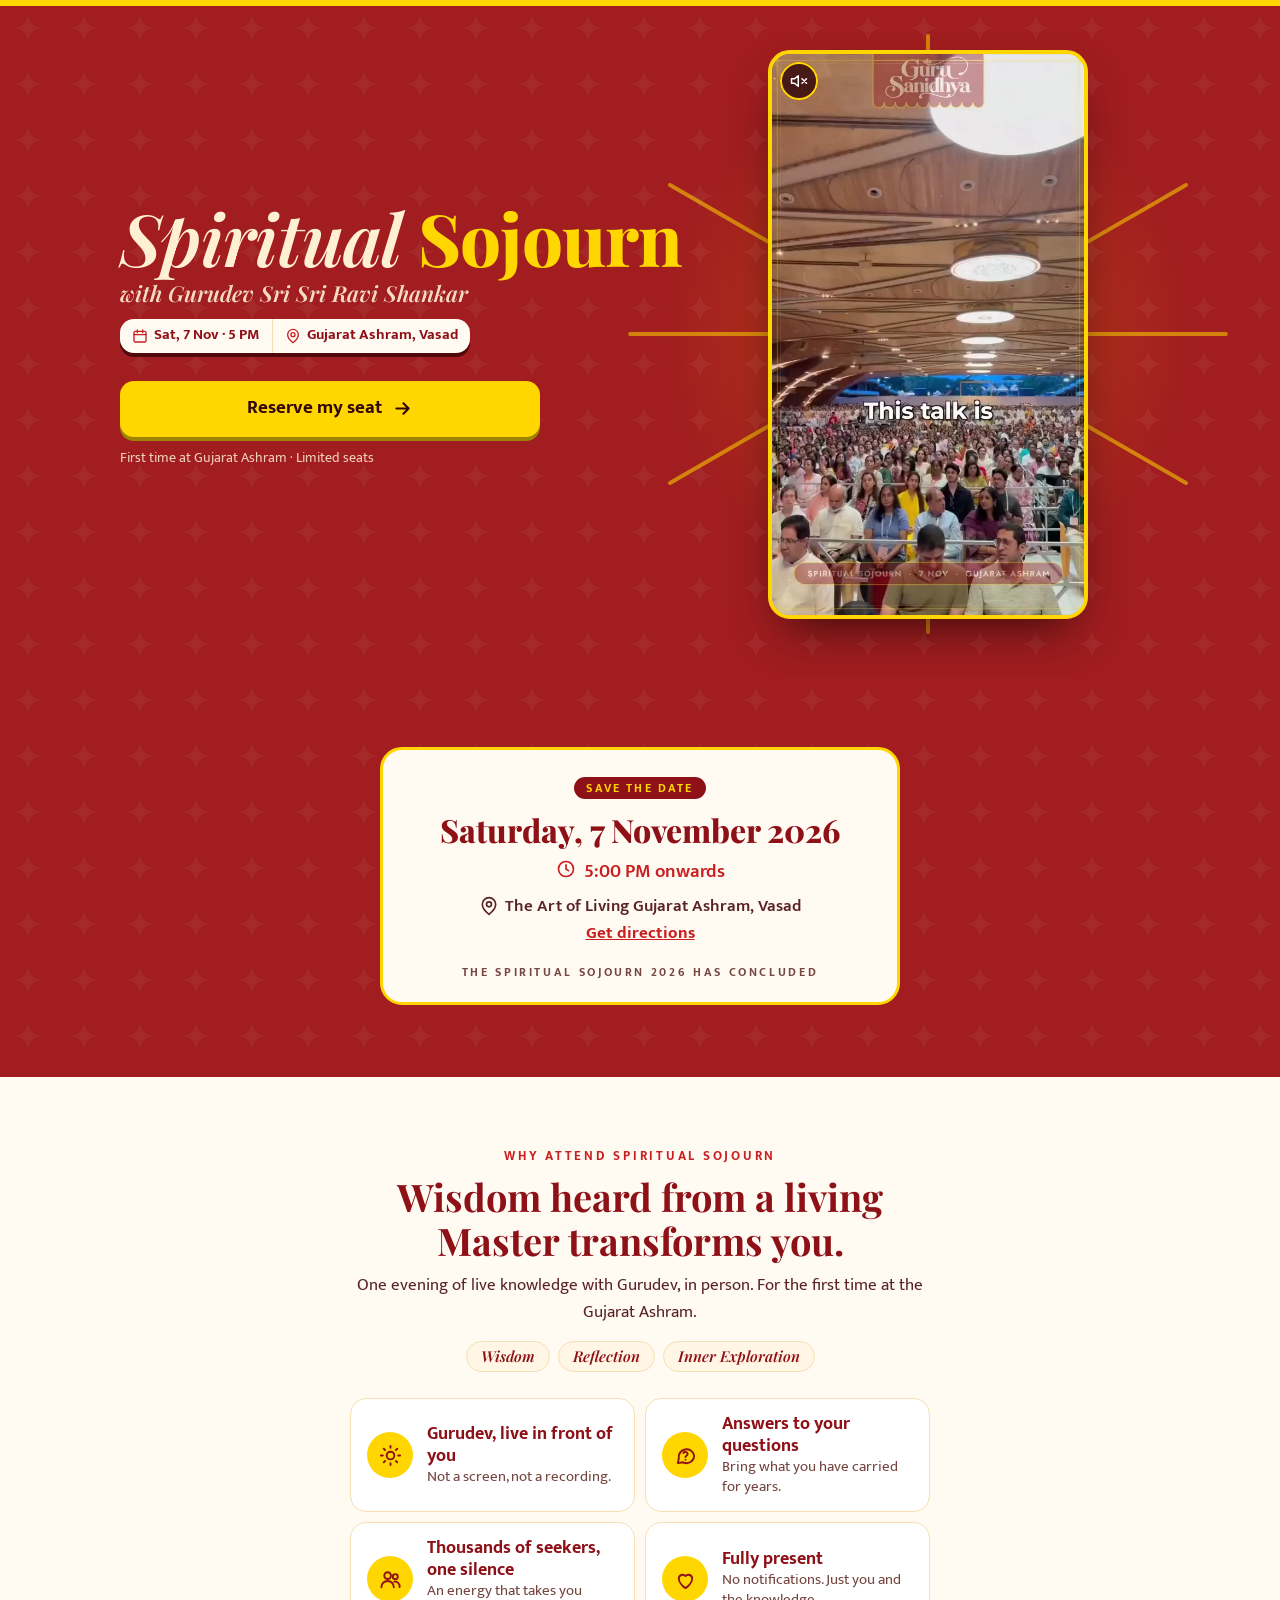
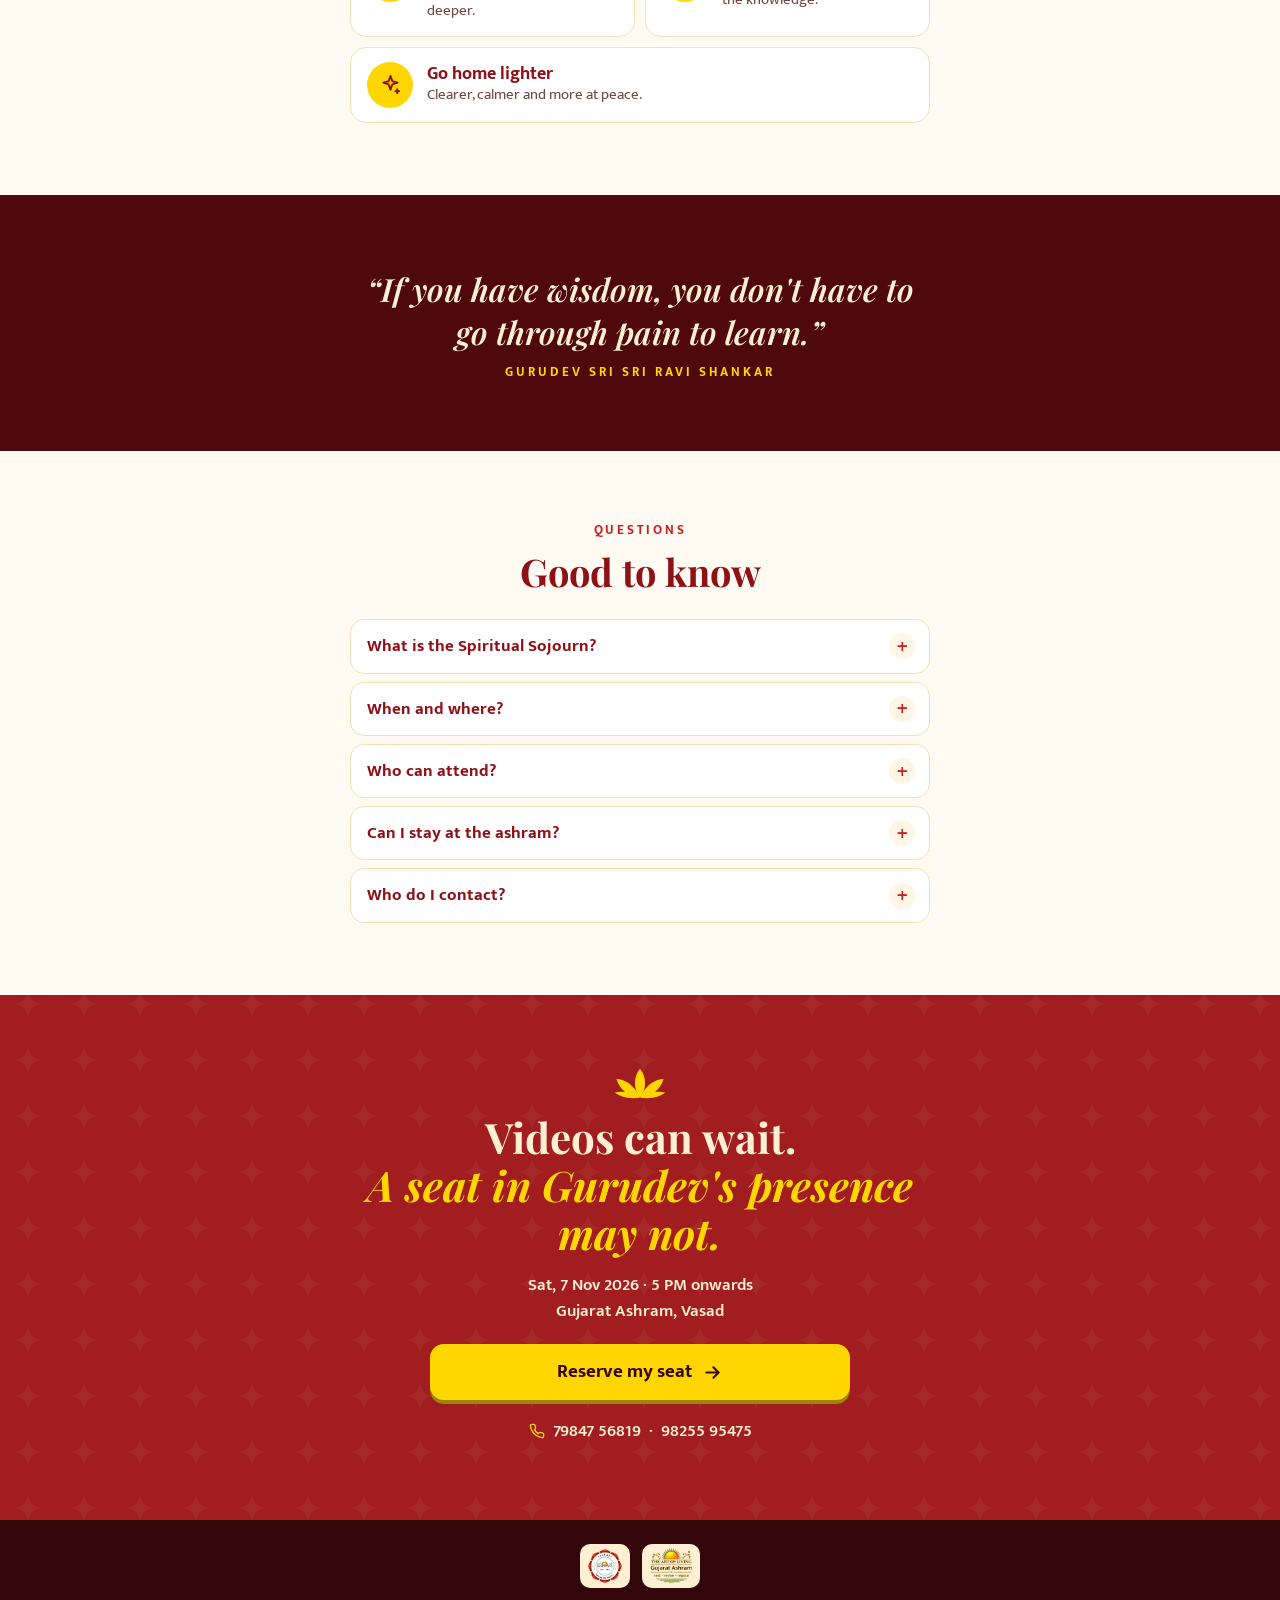
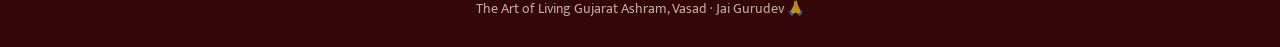
==== commit f492dfde: "Simplify the whole page, mobile-first, video hero - First screen is now: Spiritual Sojourn title, da" ====
--- a/pay/index.html
+++ b/pay/index.html
@@ -5,7 +5,7 @@
 <meta name="viewport" content="width=device-width,initial-scale=1,viewport-fit=cover">
 <link rel="canonical" href="https://exceptionalappstudios-ship-it.github.io/spiritual-sojourn/pay/">
 <title>Spiritual Sojourn with Gurudev · Sat 7 Nov 2026 · Gujarat Ashram, Vasad</title>
-<meta name="description" content="Spiritual Sojourn with Gurudev Sri Sri Ravi Shankar, for the first time at The Art of Living Gujarat Ashram, Vasad. Saturday 7 November 2026, 5:00 PM onwards. Wisdom, reflection and inner exploration. Reserve your seat.">
+<meta name="description" content="Spiritual Sojourn with Gurudev Sri Sri Ravi Shankar, for the first time at The Art of Living Gujarat Ashram, Vasad. Saturday 7 November 2026, 5:00 PM onwards. Reserve your seat.">
 <meta name="theme-color" content="#A11D1F">
 <meta property="og:type" content="website">
 <meta property="og:title" content="Spiritual Sojourn with Gurudev · First time at Gujarat Ashram">
@@ -14,308 +14,155 @@
 <meta name="twitter:card" content="summary_large_image">
 <link rel="preconnect" href="https://fonts.googleapis.com">
 <link rel="preconnect" href="https://fonts.gstatic.com" crossorigin>
-<link rel="stylesheet" href="https://fonts.googleapis.com/css2?family=Mukta:wght@400;500;600;700&family=Playfair+Display:ital,wght@0,600;0,700;0,800;1,500;1,600&display=swap">
+<link rel="stylesheet" href="https://fonts.googleapis.com/css2?family=Mukta:wght@400;500;600;700&family=Playfair+Display:ital,wght@0,700;0,800;1,600&display=swap">
 <link rel="preload" as="image" href="../video/sojourn-reel-poster.webp">
-<link rel="stylesheet" href="../assets/gg.css?v=4">
+<link rel="stylesheet" href="../assets/gg.css?v=5">
 <link rel="icon" href="../img/badge-45-years.webp">
 </head>
 <body data-mode="pay">
 
-<!-- icon sprite -->
 <svg width="0" height="0" style="position:absolute" aria-hidden="true">
   <defs>
     <symbol id="lotus" viewBox="0 0 64 40"><path d="M32 2 C40 12 40 26 32 36 C24 26 24 12 32 2Z"/><path d="M32 36 C26 22 14 14 4 14 C8 26 18 36 32 36Z"/><path d="M32 36 C38 22 50 14 60 14 C56 26 46 36 32 36Z"/><path d="M32 36 C22 30 12 28 2 30 C10 36 20 38 32 36Z"/><path d="M32 36 C42 30 52 28 62 30 C54 36 44 38 32 36Z"/></symbol>
     <symbol id="i-check" viewBox="0 0 24 24" fill="none" stroke="currentColor" stroke-width="2.4" stroke-linecap="round" stroke-linejoin="round"><path d="M20 6 9 17l-5-5"/></symbol>
     <symbol id="i-lock" viewBox="0 0 24 24" fill="none" stroke="currentColor" stroke-width="2" stroke-linecap="round" stroke-linejoin="round"><rect x="4" y="11" width="16" height="10" rx="2"/><path d="M8 11V7a4 4 0 0 1 8 0v4"/></symbol>
-    <symbol id="i-clock" viewBox="0 0 24 24" fill="none" stroke="currentColor" stroke-width="2" stroke-linecap="round"><circle cx="12" cy="12" r="9"/><path d="M12 7v5l3 2"/></symbol>
     <symbol id="i-arrow" viewBox="0 0 24 24" fill="none" stroke="currentColor" stroke-width="2.4" stroke-linecap="round" stroke-linejoin="round"><path d="M5 12h14M13 6l6 6-6 6"/></symbol>
     <symbol id="i-sun" viewBox="0 0 24 24" fill="none" stroke="currentColor" stroke-width="2" stroke-linecap="round"><circle cx="12" cy="12" r="4"/><path d="M12 2v2M12 20v2M4.9 4.9l1.4 1.4M17.7 17.7l1.4 1.4M2 12h2M20 12h2M4.9 19.1l1.4-1.4M17.7 6.3l1.4-1.4"/></symbol>
     <symbol id="i-ask" viewBox="0 0 24 24" fill="none" stroke="currentColor" stroke-width="2" stroke-linecap="round" stroke-linejoin="round"><path d="M21 12a8 8 0 0 1-11.6 7.1L4 20l1-4.6A8 8 0 1 1 21 12Z"/><path d="M9.8 9.5a2.3 2.3 0 0 1 4.4.9c0 1.5-2.2 2-2.2 3.1M12 16.5h.01"/></symbol>
-    <symbol id="i-book" viewBox="0 0 24 24" fill="none" stroke="currentColor" stroke-width="2" stroke-linecap="round" stroke-linejoin="round"><path d="M2 5h6a4 4 0 0 1 4 4v11a3 3 0 0 0-3-3H2ZM22 5h-6a4 4 0 0 0-4 4v11a3 3 0 0 1 3-3h7Z"/></symbol>
     <symbol id="i-people" viewBox="0 0 24 24" fill="none" stroke="currentColor" stroke-width="2" stroke-linecap="round" stroke-linejoin="round"><circle cx="9" cy="8" r="3.5"/><path d="M2.5 20a6.5 6.5 0 0 1 13 0"/><circle cx="17" cy="9" r="2.6"/><path d="M16 14.2a5 5 0 0 1 5.5 5.8"/></symbol>
     <symbol id="i-spark" viewBox="0 0 24 24" fill="none" stroke="currentColor" stroke-width="2" stroke-linecap="round" stroke-linejoin="round"><path d="M12 3l1.9 5.6L19.5 10l-5.6 1.9L12 17.5l-1.9-5.6L4.5 10l5.6-1.4Z"/><path d="M19 17v4M17 19h4"/></symbol>
     <symbol id="i-heart" viewBox="0 0 24 24" fill="none" stroke="currentColor" stroke-width="2" stroke-linecap="round" stroke-linejoin="round"><path d="M12 21s-7-4.4-7-10a4 4 0 0 1 7-2.6A4 4 0 0 1 19 11c0 5.6-7 10-7 10Z"/></symbol>
-    <symbol id="i-eye" viewBox="0 0 24 24" fill="none" stroke="currentColor" stroke-width="2" stroke-linecap="round" stroke-linejoin="round"><path d="M2 12s3.6-7 10-7 10 7 10 7-3.6 7-10 7S2 12 2 12Z"/><circle cx="12" cy="12" r="3"/></symbol>
-    <symbol id="i-compass" viewBox="0 0 24 24" fill="none" stroke="currentColor" stroke-width="2" stroke-linecap="round" stroke-linejoin="round"><circle cx="12" cy="12" r="9"/><path d="m15.5 8.5-2 5-5 2 2-5Z"/></symbol>
     <symbol id="i-cal" viewBox="0 0 24 24" fill="none" stroke="currentColor" stroke-width="2" stroke-linecap="round" stroke-linejoin="round"><rect x="3" y="5" width="18" height="16" rx="2"/><path d="M16 3v4M8 3v4M3 10h18"/></symbol>
+    <symbol id="i-clock" viewBox="0 0 24 24" fill="none" stroke="currentColor" stroke-width="2" stroke-linecap="round"><circle cx="12" cy="12" r="9"/><path d="M12 7v5l3 2"/></symbol>
     <symbol id="i-pin" viewBox="0 0 24 24" fill="none" stroke="currentColor" stroke-width="2" stroke-linecap="round" stroke-linejoin="round"><path d="M20 10c0 6-8 12-8 12S4 16 4 10a8 8 0 0 1 16 0Z"/><circle cx="12" cy="10" r="3"/></symbol>
-    <symbol id="i-mic" viewBox="0 0 24 24" fill="none" stroke="currentColor" stroke-width="2" stroke-linecap="round" stroke-linejoin="round"><rect x="9" y="2" width="6" height="12" rx="3"/><path d="M5 10a7 7 0 0 0 14 0M12 17v5"/></symbol>
-    <symbol id="i-star" viewBox="0 0 24 24" fill="currentColor"><path d="M12 2.5l2.9 6 6.6.9-4.8 4.6 1.2 6.5L12 17.4l-5.9 3.1 1.2-6.5L2.5 9.4l6.6-.9Z"/></symbol>
     <symbol id="i-phone" viewBox="0 0 24 24" fill="none" stroke="currentColor" stroke-width="2" stroke-linecap="round" stroke-linejoin="round"><path d="M22 16.9v3a2 2 0 0 1-2.2 2 19.8 19.8 0 0 1-8.6-3.1 19.5 19.5 0 0 1-6-6A19.8 19.8 0 0 1 2.1 4.2 2 2 0 0 1 4.1 2h3a2 2 0 0 1 2 1.7c.1 1 .4 1.9.7 2.8a2 2 0 0 1-.5 2.1L8 9.9a16 16 0 0 0 6 6l1.3-1.3a2 2 0 0 1 2.1-.4c.9.3 1.8.6 2.8.7a2 2 0 0 1 1.7 2Z"/></symbol>
-    <symbol id="i-ticket" viewBox="0 0 24 24" fill="none" stroke="currentColor" stroke-width="2" stroke-linecap="round" stroke-linejoin="round"><path d="M3 9a3 3 0 0 0 0 6v3a1 1 0 0 0 1 1h16a1 1 0 0 0 1-1v-3a3 3 0 0 1 0-6V6a1 1 0 0 0-1-1H4a1 1 0 0 0-1 1Z"/><path d="M13 5v2M13 17v2M13 11v2"/></symbol>
     <symbol id="i-sound" viewBox="0 0 24 24" fill="none" stroke="currentColor" stroke-width="2" stroke-linecap="round" stroke-linejoin="round"><path d="M11 5 6 9H2v6h4l5 4Z"/><path d="M15.5 8.5a5 5 0 0 1 0 7M19 5a10 10 0 0 1 0 14"/></symbol>
     <symbol id="i-mute" viewBox="0 0 24 24" fill="none" stroke="currentColor" stroke-width="2" stroke-linecap="round" stroke-linejoin="round"><path d="M11 5 6 9H2v6h4l5 4Z"/><path d="m22 9-6 6M16 9l6 6"/></symbol>
     <symbol id="i-wa" viewBox="0 0 24 24" fill="currentColor"><path d="M17.5 14.4c-.3-.1-1.8-.9-2-1-.3-.1-.5-.1-.7.1-.2.3-.8 1-.9 1.2-.2.2-.3.2-.6.1-.3-.1-1.3-.5-2.4-1.5-.9-.8-1.5-1.8-1.7-2.1-.2-.3 0-.5.1-.6l.4-.5c.2-.2.2-.3.3-.5.1-.2 0-.4 0-.5l-.9-2.2c-.2-.6-.5-.5-.7-.5h-.6c-.2 0-.5.1-.8.4-.3.3-1 1-1 2.5s1.1 2.9 1.2 3.1c.1.2 2.1 3.2 5.1 4.5.7.3 1.3.5 1.7.6.7.2 1.4.2 1.9.1.6-.1 1.8-.7 2-1.4.2-.7.2-1.3.2-1.4-.1-.2-.3-.3-.6-.4ZM12 2a10 10 0 0 0-8.6 15.1L2 22l5-1.3A10 10 0 1 0 12 2Zm0 18.2c-1.5 0-3-.4-4.2-1.2l-.3-.2-3 .8.8-2.9-.2-.3A8.2 8.2 0 1 1 12 20.2Z"/></symbol>
   </defs>
 </svg>
 
-<div class="scallop" aria-hidden="true"></div>
-<div class="strip"><span class="dot" aria-hidden="true"></span><b>Registrations open</b> · Limited seats<span class="wide">, filled first-come, first-served</span></div>
-
 <!-- ============ HERO ============ -->
 <header class="hero" data-loop>
-  <div class="embers" aria-hidden="true"><i style="left:6%;animation-delay:0s"></i><i style="left:18%;animation-delay:3.2s"></i><i style="left:31%;animation-delay:6.1s"></i><i style="left:47%;animation-delay:1.4s"></i><i style="left:62%;animation-delay:4.6s"></i><i style="left:76%;animation-delay:7.4s"></i><i style="left:89%;animation-delay:2.3s"></i></div>
-  <div class="wrap">
-    <div class="top">
-      <img class="badge45" src="../img/badge-45-years.webp" alt="The Art of Living, 45 years, 1981–2026" width="250" height="250">
-      <span class="mid">Sat, 7 Nov<br>5 PM onwards</span>
-      <span class="ashram"><img src="../img/aol-gujarat-ashram.webp" alt="The Art of Living Gujarat Ashram" width="280" height="235"></span>
+  <div class="wrap hero-grid">
+    <div class="hero-text">
+      <h1 class="title"><span class="t1">Spiritual</span> <span class="t2">Sojourn</span></h1>
+      <p class="sub">with Gurudev Sri Sri Ravi Shankar</p>
+      <p class="when-pill"><span><svg><use href="#i-cal"/></svg>Sat, 7 Nov · 5 PM</span><span><svg><use href="#i-pin"/></svg>Gujarat Ashram, Vasad</span></p>
     </div>
 
-    <div class="grid">
-      <div class="h-brand">
-        <span class="first"><svg><use href="#i-star"/></svg>First time at Gujarat Ashram</span>
-        <h1 class="title"><span class="t1">Spiritual</span> <span class="t2">Sojourn</span> <span class="t3">with Gurudev Sri Sri Ravi Shankar</span></h1>
-        <div class="lotusline" aria-hidden="true"><i></i><svg fill="#FFD600"><use href="#lotus"/></svg><i></i></div>
-        <p class="tagline">Awaken the Seeker Within</p>
-      </div>
-      <div class="hero-copy">
-        <p class="hook">Receive Gurudev's wisdom, live and <em>in person.</em></p>
-        <div class="cta-box">
-          <a id="hero-cta" class="cta" data-cta href="https://tinyurl.com/GyaanGanga2026">
-            <svg><use href="#i-ticket"/></svg>Reserve my seat now
-          </a>
-          <div class="micro">
-            <span><svg><use href="#i-lock"/></svg>Secure online payment</span><span><svg><use href="#i-check"/></svg>Instant confirmation</span>
-          </div>
-          <div class="seats" data-seats hidden><div class="bar"><i></i></div><p><b data-seats-pct></b> of seats taken · only <b data-seats-left></b> left</p></div>
+    <div class="hero-media">
+      <div class="reel-wrap">
+        <div class="halo" aria-hidden="true">
+          <svg class="rays" viewBox="-100 -100 200 200">
+            <g stroke="#FFD600" stroke-width="1.3" stroke-linecap="round" stroke-opacity=".55">
+              <line y1="-36" y2="-98"/><line y1="-36" y2="-98" transform="rotate(30)"/><line y1="-36" y2="-98" transform="rotate(60)"/><line y1="-36" y2="-98" transform="rotate(90)"/><line y1="-36" y2="-98" transform="rotate(120)"/><line y1="-36" y2="-98" transform="rotate(150)"/><line y1="-36" y2="-98" transform="rotate(180)"/><line y1="-36" y2="-98" transform="rotate(210)"/><line y1="-36" y2="-98" transform="rotate(240)"/><line y1="-36" y2="-98" transform="rotate(270)"/><line y1="-36" y2="-98" transform="rotate(300)"/><line y1="-36" y2="-98" transform="rotate(330)"/>
+            </g>
+          </svg>
+        </div>
+        <div class="reel" id="reel">
+          <video id="reel-video" src="../video/sojourn-reel.mp4" poster="../video/sojourn-reel-poster.webp" muted loop playsinline preload="metadata" width="576" height="1024" aria-label="Seekers share what the Spiritual Sojourn with Gurudev was like"></video>
+          <button class="sound" type="button" aria-pressed="false" aria-label="Turn sound on"><svg class="off"><use href="#i-mute"/></svg><svg class="on"><use href="#i-sound"/></svg><span>Sound</span></button>
         </div>
       </div>
+    </div>
 
-      <div class="h-art">
-        <div class="reel-wrap">
-          <div class="halo" aria-hidden="true">
-            <svg class="rays" viewBox="-100 -100 200 200">
-              <g stroke="#FFD600" stroke-width="1.4" stroke-linecap="round">
-                <g stroke-opacity=".8"><line y1="-34" y2="-98"/><line y1="-34" y2="-98" transform="rotate(30)"/><line y1="-34" y2="-98" transform="rotate(60)"/><line y1="-34" y2="-98" transform="rotate(90)"/><line y1="-34" y2="-98" transform="rotate(120)"/><line y1="-34" y2="-98" transform="rotate(150)"/><line y1="-34" y2="-98" transform="rotate(180)"/><line y1="-34" y2="-98" transform="rotate(210)"/><line y1="-34" y2="-98" transform="rotate(240)"/><line y1="-34" y2="-98" transform="rotate(270)"/><line y1="-34" y2="-98" transform="rotate(300)"/><line y1="-34" y2="-98" transform="rotate(330)"/></g>
-                <g stroke-opacity=".45"><line y1="-34" y2="-80" transform="rotate(15)"/><line y1="-34" y2="-80" transform="rotate(45)"/><line y1="-34" y2="-80" transform="rotate(75)"/><line y1="-34" y2="-80" transform="rotate(105)"/><line y1="-34" y2="-80" transform="rotate(135)"/><line y1="-34" y2="-80" transform="rotate(165)"/><line y1="-34" y2="-80" transform="rotate(195)"/><line y1="-34" y2="-80" transform="rotate(225)"/><line y1="-34" y2="-80" transform="rotate(255)"/><line y1="-34" y2="-80" transform="rotate(285)"/><line y1="-34" y2="-80" transform="rotate(315)"/><line y1="-34" y2="-80" transform="rotate(345)"/></g>
-              </g>
-            </svg>
-          </div>
-          <div class="reel" id="reel">
-            <video id="reel-video" src="../video/sojourn-reel.mp4" poster="../video/sojourn-reel-poster.webp" muted loop playsinline preload="metadata" width="576" height="1024" aria-label="Seekers share what the Spiritual Sojourn with Gurudev was like"></video>
-            <button class="sound" type="button" aria-pressed="false" aria-label="Turn sound on"><svg class="off"><use href="#i-mute"/></svg><svg class="on"><use href="#i-sound"/></svg></button>
-          </div>
-          <div class="ribbon"><svg class="l" fill="#C91F20"><use href="#lotus"/></svg>Real seekers, real stories<svg class="r" fill="#C91F20"><use href="#lotus"/></svg></div>
-          <p class="hint"><svg><use href="#i-sound"/></svg>Tap the video to hear their stories</p>
-        </div>
-      </div>
-
-      <div class="h-when">
-        <p class="count-label" data-count-label>The Spiritual Sojourn begins in</p>
-        <div class="count" data-count role="timer" aria-live="off">
-          <div class="u"><b>--</b><small>Days</small></div><div class="u"><b>--</b><small>Hrs</small></div><div class="u"><b>--</b><small>Min</small></div><div class="u"><b>--</b><small>Sec</small></div>
-        </div>
-        <div class="when">
-          <span class="k">Wisdom · Reflection · Inner Exploration</span><br>
-          <span class="date">Sat, 7 Nov 2026 · 5 PM</span>
-          <p class="place">The Art of Living Gujarat Ashram, Vasad</p>
-        </div>
-      </div>
+    <div class="hero-cta">
+      <a id="hero-cta" class="cta" data-cta href="https://tinyurl.com/GyaanGanga2026">
+        Reserve my seat <svg><use href="#i-arrow"/></svg>
+      </a>
+      <p class="note">First time at Gujarat Ashram · Limited seats</p>
     </div>
   </div>
 </header>
 
-<div class="ticker" data-loop aria-hidden="true"><div class="row">
-  <span>First time at Gujarat Ashram</span><span>Live with Gurudev</span><span>Wisdom</span><span>Reflection</span><span>Inner Exploration</span><span>Sat, 7 Nov · 5 PM onwards</span><span>Awaken the Seeker Within</span><span>Gujarat Ashram, Vasad</span>
-  <span>First time at Gujarat Ashram</span><span>Live with Gurudev</span><span>Wisdom</span><span>Reflection</span><span>Inner Exploration</span><span>Sat, 7 Nov · 5 PM onwards</span><span>Awaken the Seeker Within</span><span>Gujarat Ashram, Vasad</span>
-</div></div>
-
 <main>
-<!-- ============ WHY ATTEND ============ -->
-<section class="s">
+<!-- ============ DATE & TIME ============ -->
+<section class="s event">
   <div class="wrap">
-    <div class="question rv">
-      <span class="kicker">Why attend Spiritual Sojourn</span>
-      <p class="big">Every soul, at some point, asks the same quiet question: <b>why am I here, and what am I meant to know?</b></p>
-      <p>Knowledge from a book informs you. Wisdom heard from a living Master transforms you. At the Spiritual Sojourn, Gurudev opens a window into knowledge, not as facts to remember, but as a light that dissolves confusion, fear and restlessness.</p>
-    </div>
-
-    <div class="atss rv">
-      <div class="atss-hd">
-        <svg class="lt" fill="#FFD600" aria-hidden="true"><use href="#lotus"/></svg>
-        <h2>At the Spiritual Sojourn</h2>
-        <p>One evening in Gurudev's presence. Here is what awaits you.</p>
+    <div class="card ev rv">
+      <span class="label">Save the date</span>
+      <p class="ev-day">Saturday, 7 November 2026</p>
+      <p class="ev-time"><svg><use href="#i-clock"/></svg>5:00 PM onwards</p>
+      <p class="ev-place"><span><svg><use href="#i-pin"/></svg>The Art of Living Gujarat Ashram, Vasad</span><a href="https://www.google.com/maps/search/?api=1&amp;query=Art+of+Living+Gujarat+Ashram+Vasad" target="_blank" rel="noopener">Get directions</a></p>
+      <p class="count-label" data-count-label>Begins in</p>
+      <div class="count" data-count role="timer" aria-live="off">
+        <div class="u"><b>--</b><small>Days</small></div><div class="u"><b>--</b><small>Hrs</small></div><div class="u"><b>--</b><small>Min</small></div><div class="u"><b>--</b><small>Sec</small></div>
       </div>
-      <ol class="points">
-        <li class="rv"><span class="pi"><svg><use href="#i-sun"/></svg></span><span class="pt"><b>Every word, live</b><small>Gurudev in front of you. Not a screen, not a recording.</small></span></li>
-        <li class="rv"><span class="pi"><svg><use href="#i-heart"/></svg></span><span class="pt"><b>Fully present, fully absorbed</b><small>No notifications, no pause button. Just you and the knowledge.</small></span></li>
-        <li class="rv"><span class="pi"><svg><use href="#i-ask"/></svg></span><span class="pt"><b>Your questions, answered</b><small>Bring the question you have carried for years.</small></span></li>
-        <li class="rv"><span class="pi"><svg><use href="#i-people"/></svg></span><span class="pt"><b>Thousands of seekers, one silence</b><small>A collective energy that carries you deeper than you can go alone.</small></span></li>
-        <li class="rv"><span class="pi"><svg><use href="#i-spark"/></svg></span><span class="pt"><b>You go home changed</b><small>Lighter, clearer and more at peace.</small></span></li>
-      </ol>
     </div>
   </div>
 </section>
 
-<!-- ============ THE EVENING ============ -->
-<section class="s dark">
-  <div class="wrap">
+<!-- ============ WHY ATTEND ============ -->
+<section class="s ivory">
+  <div class="wrap narrow">
     <div class="head rv">
-      <span class="kicker">The evening</span>
-      <h2>One evening. Three inner journeys.</h2>
-      <p>The Spiritual Sojourn is a live knowledge talk by Gurudev Sri Sri Ravi Shankar. Come, sit, listen, and let the knowledge work on you.</p>
+      <span class="kicker">Why attend Spiritual Sojourn</span>
+      <h2>Wisdom heard from a living Master transforms you.</h2>
+      <p>One evening of live knowledge with Gurudev, in person. For the first time at the Gujarat Ashram.</p>
+      <div class="theme"><span>Wisdom</span><span>Reflection</span><span>Inner Exploration</span></div>
     </div>
-    <div class="trio">
-      <article class="tri rv"><span class="ti"><svg><use href="#i-book"/></svg></span><h3>Wisdom</h3><p>Timeless truths about life, mind and the Self, explained by Gurudev in simple words you can live by.</p></article>
-      <article class="tri rv"><span class="ti"><svg><use href="#i-eye"/></svg></span><h3>Reflection</h3><p>Space to pause, look within and see your life, your relationships and your questions with fresh eyes.</p></article>
-      <article class="tri rv"><span class="ti"><svg><use href="#i-compass"/></svg></span><h3>Inner Exploration</h3><p>Go beyond the busy mind and discover the seeker within you, the part of you that already knows.</p></article>
-    </div>
-  </div>
-</section>
-
-<!-- ============ FOUR PILLARS ============ -->
-<section class="s ivory">
-  <div class="wrap">
-    <div class="head rv">
-      <span class="kicker">The knowledge</span>
-      <h2>Four pillars to live life with wisdom</h2>
-      <p>Gurudev describes four foundations for walking the path of knowledge. The Spiritual Sojourn is your chance to hear them from the Master himself.</p>
-    </div>
-    <div class="pillars">
-      <article class="pillar rv"><span class="n" aria-hidden="true">01</span><h3>Viveka</h3><div class="dev" lang="hi">विवेक</div><div class="en">Discrimination</div><p>The ability to see what is changing and temporary, and what never changes: the Self.</p></article>
-      <article class="pillar rv"><span class="n" aria-hidden="true">02</span><h3>Vairagya</h3><div class="dev" lang="hi">वैराग्य</div><div class="en">Dispassion</div><p>Moving beyond the feverishness of desire into a broader vision of life, with the patience to follow your true passion.</p></article>
-      <article class="pillar rv"><span class="n" aria-hidden="true">03</span><h3>Shatt-Sampatti</h3><div class="dev" lang="hi">षट् संपत्ति</div><div class="en">The six virtues</div><p>Six inner treasures that make you steady and joyful:</p>
-        <div class="virtues"><span>Kshama · inner peace</span><span>Dama · mastery of the senses</span><span>Titiksha · endurance</span><span>Shraddha · faith</span><span>Uparati · wholehearted joy</span><span>Samadhana · contentment</span></div></article>
-      <article class="pillar rv"><span class="n" aria-hidden="true">04</span><h3>Mumukshutva</h3><div class="dev" lang="hi">मुमुक्षुत्व</div><div class="en">Intense longing</div><p>The deep yearning for the ultimate truth, for freedom, for liberation. If you feel it, this is where it leads.</p></article>
-    </div>
+    <ul class="points">
+      <li class="rv"><span class="pi"><svg><use href="#i-sun"/></svg></span><span><b>Gurudev, live in front of you</b><small>Not a screen, not a recording.</small></span></li>
+      <li class="rv"><span class="pi"><svg><use href="#i-ask"/></svg></span><span><b>Answers to your questions</b><small>Bring what you have carried for years.</small></span></li>
+      <li class="rv"><span class="pi"><svg><use href="#i-people"/></svg></span><span><b>Thousands of seekers, one silence</b><small>An energy that takes you deeper.</small></span></li>
+      <li class="rv"><span class="pi"><svg><use href="#i-heart"/></svg></span><span><b>Fully present</b><small>No notifications. Just you and the knowledge.</small></span></li>
+      <li class="rv"><span class="pi"><svg><use href="#i-spark"/></svg></span><span><b>Go home lighter</b><small>Clearer, calmer and more at peace.</small></span></li>
+    </ul>
   </div>
 </section>
 
 <!-- ============ QUOTE ============ -->
 <section class="s dark">
-  <div class="wrap">
-    <figure class="quote rv" style="margin:0">
-      <span class="mark" aria-hidden="true">“</span>
-      <blockquote>If you have wisdom, you don't have to go through pain to learn. We go through pain because we lack wisdom.</blockquote>
+  <div class="wrap narrow">
+    <figure class="quote rv">
+      <blockquote>“If you have wisdom, you don't have to go through pain to learn.”</blockquote>
       <cite>Gurudev Sri Sri Ravi Shankar</cite>
-      <p class="sub">The Spiritual Sojourn is where that wisdom flows.</p>
     </figure>
   </div>
 </section>
 
-<!-- ============ TESTIMONIALS ============ -->
+<!-- ============ FAQ ============ -->
 <section class="s ivory">
-  <div class="wrap">
-    <div class="head rv">
-      <span class="kicker">What seekers say</span>
-      <h2>"I left lighter than I came."</h2>
-      <p>From seekers at Gurudev's Spiritual Sojourn in Bengaluru, August 2026.</p>
-    </div>
-    <div class="tests">
-      <figure class="test rv" style="margin:0"><div class="stars" aria-label="5 stars">★★★★★</div><p>“Gurudev's presence felt so light, yet his words touched something deep. I left lighter than I came.”</p><figcaption class="who"><span class="av" aria-hidden="true">R</span><span>Ruchi<small>Spiritual Sojourn, Bengaluru</small></span></figcaption></figure>
-      <figure class="test rv" style="margin:0"><div class="stars" aria-label="5 stars">★★★★★</div><p>“I came with questions I'd carried for years. By the end of the session, they simply dissolved.”</p><figcaption class="who"><span class="av" aria-hidden="true">A</span><span>Arjun<small>Spiritual Sojourn, Bengaluru</small></span></figcaption></figure>
-      <figure class="test rv" style="margin:0"><div class="stars" aria-label="5 stars">★★★★★</div><p>“I've read so much about wisdom, but hearing it live from Gurudev took my understanding to a completely different level.”</p><figcaption class="who"><span class="av" aria-hidden="true">A</span><span>Anil Rao<small>Spiritual Sojourn, Bengaluru</small></span></figcaption></figure>
-    </div>
-  </div>
-</section>
-
-<!-- ============ FOR YOU ============ -->
-<section class="s">
-  <div class="wrap">
-    <div class="head rv">
-      <span class="kicker">Is this for you?</span>
-      <h2>The Spiritual Sojourn is for you if…</h2>
-    </div>
-    <div class="foryou">
-      <ul>
-        <li class="rv"><svg><use href="#i-check"/></svg>You have followed Gurudev for years and long to sit in His presence again</li>
-        <li class="rv"><svg><use href="#i-check"/></svg>You have only seen Gurudev on a screen and feel it's time to meet the Master</li>
-        <li class="rv"><svg><use href="#i-check"/></svg>You carry a question about life, purpose or relationships that no one has answered</li>
-        <li class="rv"><svg><use href="#i-check"/></svg>You want to slow down, reflect and explore what lies within</li>
-        <li class="rv"><svg><use href="#i-check"/></svg>You feel restless, stuck or tired, and want to go home with a clear, calm mind</li>
-      </ul>
-    </div>
-    <p class="chance rv">You did not find this page by chance.<br>When the Guru calls, the seeker answers.</p>
-  </div>
-</section>
-
-<!-- ============ DETAILS + WHY NOW ============ -->
-<section class="s ivory" id="details">
-  <div class="wrap">
-    <div class="head rv">
-      <span class="kicker">The details</span>
-      <h2>Everything you need to know</h2>
-    </div>
-    <div class="details">
-      <div class="facts rv">
-        <div class="hd">Spiritual Sojourn 2026<small>With Gurudev Sri Sri Ravi Shankar · First time at Gujarat Ashram</small></div>
-        <dl>
-          <div class="row"><svg><use href="#i-cal"/></svg><div><dt>When</dt><dd>Saturday, 7 November 2026<br>5:00 PM onwards</dd></div></div>
-          <div class="row"><svg><use href="#i-pin"/></svg><div><dt>Where</dt><dd>The Art of Living Gujarat Ashram, Vasad, Gujarat<br><a href="https://www.google.com/maps/search/?api=1&amp;query=Art+of+Living+Gujarat+Ashram+Vasad" target="_blank" rel="noopener">Open in Google Maps</a></dd></div></div>
-          <div class="row"><svg><use href="#i-mic"/></svg><div><dt>What</dt><dd>A live knowledge talk by Gurudev, in person. No prior program needed.</dd></div></div>
-          <div class="row"><svg><use href="#i-spark"/></svg><div><dt>Theme</dt><dd>Wisdom · Reflection · Inner Exploration</dd></div></div>
-          <div class="row"><svg><use href="#i-phone"/></svg><div><dt>Help line</dt><dd><a href="tel:+917984756819">+91 79847 56819</a> · <a href="tel:+919825595475">+91 98255 95475</a></dd></div></div>
-        </dl>
-      </div>
-
-      <div class="why-now rv">
-        <h3>Why register today, not tomorrow</h3>
-        <ol>
-          <li><span><b>It's the first time in Gujarat.</b> Seekers are coming from across Gujarat and beyond for this evening with Gurudev.</span></li>
-          <li><span><b>Seats are limited.</b> The hall has a fixed capacity, and seats go first-come, first-served.</span></li>
-          <li><span><b>"I'll do it later" is how most people miss it.</b> Registering takes a minute. Missing it means waiting for the next chance, whenever that comes.</span></li>
-        </ol>
-        <div class="seats" data-seats hidden><div class="bar"><i></i></div><p><b data-seats-pct></b> of seats taken · only <b data-seats-left></b> left</p></div>
-        <div class="cta-box">
-          <a class="cta" data-cta href="https://tinyurl.com/GyaanGanga2026">
-            Reserve my seat <svg><use href="#i-arrow"/></svg>
-          </a>
-        </div>
-      </div>
-    </div>
-  </div>
-</section>
-
-<!-- ============ FAQ ============ -->
-<section class="s ivory" style="padding-top:0">
-  <div class="wrap">
-    <div class="head rv"><span class="kicker">Questions</span><h2>Frequently asked</h2></div>
+  <div class="wrap narrow">
+    <div class="head rv"><span class="kicker">Questions</span><h2>Good to know</h2></div>
     <div class="faq">
-      <details class="rv"><summary>What is the Spiritual Sojourn?</summary><p>An evening of live knowledge with Gurudev Sri Sri Ravi Shankar, in person. Gurudev speaks on wisdom, reflection and inner exploration, the knowledge that helps you live with clarity, peace and joy.</p></details>
-      <details class="rv"><summary>Is this the first Spiritual Sojourn in Gujarat?</summary><p>Yes. This is the first time the Spiritual Sojourn is being held at The Art of Living Gujarat Ashram.</p></details>
-      <details class="rv"><summary>When does it start?</summary><p>Saturday, 7 November 2026, from 5:00 PM onwards. Please come early so you can settle in before Gurudev arrives.</p></details>
-      <details class="rv"><summary>Who can attend?</summary><p>Every seeker is welcome, whether you have followed Gurudev for decades or are coming for the very first time. No prior program is needed.</p></details>
-      <details class="rv"><summary>Can I bring my family?</summary><p>Yes. Each person attending should be registered.</p></details>
-      <details class="rv"><summary>Can I stay at the ashram?</summary><p>If you are travelling from far, available stay options and their fees are shown on the registration page.</p></details>
-      <details class="rv"><summary>How do I reach the Gujarat Ashram?</summary><p>The ashram is at Vasad, between Anand and Vadodara. The nearest airport and major railway station are in Vadodara. Tap "Open in Google Maps" above for directions.</p></details>
-      <details class="rv"><summary>I have more questions. Who do I contact?</summary><p>Call or WhatsApp the help line: <a href="tel:+917984756819">+91 79847 56819</a> or <a href="tel:+919825595475">+91 98255 95475</a>.</p></details>
+      <details class="rv"><summary>What is the Spiritual Sojourn?</summary><p>An evening of live knowledge with Gurudev Sri Sri Ravi Shankar, in person, on wisdom, reflection and inner exploration.</p></details>
+      <details class="rv"><summary>When and where?</summary><p>Saturday, 7 November 2026, 5:00 PM onwards, at The Art of Living Gujarat Ashram, Vasad (between Anand and Vadodara). Please come early to settle in.</p></details>
+      <details class="rv"><summary>Who can attend?</summary><p>Every seeker is welcome. No prior program is needed. Each person attending, including family members, should be registered.</p></details>
+      <details class="rv"><summary>Can I stay at the ashram?</summary><p>If you are travelling from far, available stay options and fees are shown on the registration page.</p></details>
+      <details class="rv"><summary>Who do I contact?</summary><p>Call or WhatsApp <a href="tel:+917984756819">+91 79847 56819</a> or <a href="tel:+919825595475">+91 98255 95475</a>.</p></details>
     </div>
   </div>
 </section>
 </main>
 
 <!-- ============ FINAL CTA ============ -->
-<section class="s final" id="final" data-loop>
-  <div class="embers" aria-hidden="true"><i style="left:10%;animation-delay:.6s"></i><i style="left:28%;animation-delay:4.1s"></i><i style="left:52%;animation-delay:2s"></i><i style="left:71%;animation-delay:6.3s"></i><i style="left:90%;animation-delay:3.3s"></i></div>
-  <div class="wrap">
-    <div class="lotusline rv" aria-hidden="true"><i></i><svg fill="#FFD600"><use href="#lotus"/></svg><i></i></div>
-    <h2 class="rv">Videos can wait. <em>A seat in Gurudev's presence may not.</em></h2>
-    <p class="l rv">For the first time at the Gujarat Ashram. Take one small step today. Your seat at the Spiritual Sojourn is waiting.</p>
-    <div class="cta-box rv">
+<section class="s final" id="final">
+  <div class="wrap narrow">
+    <svg class="lotus rv" fill="#FFD600" aria-hidden="true"><use href="#lotus"/></svg>
+    <h2 class="rv">Videos can wait.<br><em>A seat in Gurudev's presence may not.</em></h2>
+    <p class="final-when rv">Sat, 7 Nov 2026 · 5 PM onwards<br>Gujarat Ashram, Vasad</p>
+    <div class="rv">
       <a class="cta" data-cta href="https://tinyurl.com/GyaanGanga2026">
-        <svg><use href="#i-ticket"/></svg>Yes, reserve my seat
+        Reserve my seat <svg><use href="#i-arrow"/></svg>
       </a>
-      <p class="count-label" data-count-label>The Spiritual Sojourn begins in</p>
-      <div class="count" data-count role="timer" aria-live="off">
-        <div class="u"><b>--</b><small>Days</small></div><div class="u"><b>--</b><small>Hrs</small></div><div class="u"><b>--</b><small>Min</small></div><div class="u"><b>--</b><small>Sec</small></div>
-      </div>
     </div>
-    <div class="contact rv"><svg><use href="#i-phone"/></svg><a href="tel:+917984756819">+91 79847 56819</a> | <a href="tel:+919825595475">+91 98255 95475</a></div>
+    <p class="contact rv"><svg><use href="#i-phone"/></svg><a href="tel:+917984756819">79847 56819</a> · <a href="tel:+919825595475">98255 95475</a></p>
   </div>
 </section>
 
 <footer>
   <div class="wrap">
     <div class="logos"><img src="../img/badge-45-years.webp" alt="The Art of Living, 45 years" width="250" height="250" loading="lazy"><img src="../img/aol-gujarat-ashram.webp" alt="The Art of Living Gujarat Ashram" width="280" height="235" loading="lazy"></div>
-    <p>Spiritual Sojourn with Gurudev · Sat, 7 Nov 2026 · The Art of Living Gujarat Ashram, Vasad<br>Jai Gurudev 🙏</p>
+    <p>The Art of Living Gujarat Ashram, Vasad · Jai Gurudev 🙏</p>
   </div>
 </footer>
 
 <!-- sticky bar (phones) -->
 <div class="sticky">
   <div class="in">
-    <div class="txt"><b>Spiritual Sojourn · Sat 7 Nov</b><small data-sticky-time>Seats are limited</small></div>
+    <div class="txt"><b>Sat, 7 Nov · 5 PM</b><small data-sticky-time>Gujarat Ashram, Vasad</small></div>
     <a class="cta" data-cta href="https://tinyurl.com/GyaanGanga2026">
       Reserve seat
     </a>
@@ -323,6 +170,6 @@
 </div>
 
 
-<script src="../assets/gg.js?v=4"></script>
+<script src="../assets/gg.js?v=5"></script>
 </body>
 </html>
--- a/assets/gg.css
+++ b/assets/gg.css
@@ -1,415 +1,218 @@
-/* Spiritual Sojourn 2026
-   Colours and shapes follow the Gujarat Ashram's 2026 theme.
-   All looping animations use transform/opacity only, pause when off-screen,
+/* Spiritual Sojourn 2026 · mobile-first, kept deliberately simple.
+   Looping animations use transform/opacity only, pause off-screen,
    and switch off for people who ask for reduced motion. */
 
 :root{
   --red:#A11D1F; --deep:#8F1118; --deep-8:#4F090D; --deep-9:#330609;
   --ink:#3B0B0E; --ink-soft:#5A2427; --ink-mute:#764641;
-  --ivory:#FFF0D4; --ivory-1:#FFF6E6; --ivory-0:#FFFBF3; --ivory-3:#F6DFB4;
+  --ivory:#FFF0D4; --ivory-0:#FFFBF3; --ivory-1:#FFF6E6; --ivory-3:#F6DFB4;
   --gold:#FFD600; --gold-6:#E6C000; --gold-7:#9E8400;
   --verm:#C91F20; --wa:#1FAF5A; --wa-d:#168A46;
-  --disp:"Playfair Display",Georgia,"Times New Roman",serif;
+  --disp:"Playfair Display",Georgia,serif;
   --body:"Mukta",system-ui,-apple-system,"Segoe UI",Roboto,sans-serif;
-  --r:22px; --gut:16px; --max:1120px;
-  --ease:cubic-bezier(.2,.8,.2,1);
-  --star:url("data:image/svg+xml,%3Csvg xmlns='http://www.w3.org/2000/svg' width='56' height='56'%3E%3Cpath d='M28 14 C29 23 33 27 42 28 C33 29 29 33 28 42 C27 33 23 29 14 28 C23 27 27 23 28 14Z' fill='%23ffffff' fill-opacity='0.06'/%3E%3C/svg%3E");
+  --gut:20px; --ease:cubic-bezier(.2,.8,.2,1);
+  --star:url("data:image/svg+xml,%3Csvg xmlns='http://www.w3.org/2000/svg' width='56' height='56'%3E%3Cpath d='M28 14 C29 23 33 27 42 28 C33 29 29 33 28 42 C27 33 23 29 14 28 C23 27 27 23 28 14Z' fill='%23ffffff' fill-opacity='0.05'/%3E%3C/svg%3E");
 }
 *,*::before,*::after{box-sizing:border-box}
-html{-webkit-text-size-adjust:100%;scroll-behavior:smooth;scroll-padding-top:12px}
-body{margin:0;background:var(--red) var(--star);color:var(--ivory);font:400 17px/1.6 var(--body);
-  -webkit-font-smoothing:antialiased;overflow-x:hidden}
+html{-webkit-text-size-adjust:100%;scroll-behavior:smooth}
+body{margin:0;background:var(--red) var(--star);color:var(--ivory);font:400 17px/1.55 var(--body);-webkit-font-smoothing:antialiased;overflow-x:hidden}
 img{max-width:100%;height:auto;display:block}
 a{color:inherit}
-h1,h2,h3{font-family:var(--disp);line-height:1.15;margin:0;font-weight:700;letter-spacing:-.01em}
+h1,h2,h3{font-family:var(--disp);line-height:1.15;margin:0;font-weight:700}
 p{margin:0}
-.wrap{width:100%;max-width:var(--max);margin:0 auto;padding:0 var(--gut)}
+.wrap{width:100%;max-width:1080px;margin:0 auto;padding:0 var(--gut)}
+.narrow{max-width:620px}
 .sr{position:absolute;width:1px;height:1px;overflow:hidden;clip:rect(0 0 0 0);white-space:nowrap}
-.gold{color:var(--gold)}
-.center{text-align:center}
-
-/* ---------- top strip ---------- */
-.scallop{height:16px;background:radial-gradient(circle at 12px 0,var(--gold) 9px,transparent 10px) 0 0/24px 16px repeat-x}
-.strip{background:var(--deep-9);color:var(--ivory);font-size:14px;text-align:center;padding:8px var(--gut);line-height:1.35}
-.strip b{color:var(--gold);font-weight:700}
-.strip .dot{display:inline-block;width:8px;height:8px;border-radius:50%;background:#3BE37A;margin-right:6px;vertical-align:1px;
-  box-shadow:0 0 0 0 rgba(59,227,122,.6);animation:live 2s ease-out infinite}
-@keyframes live{0%{box-shadow:0 0 0 0 rgba(59,227,122,.55)}100%{box-shadow:0 0 0 9px rgba(59,227,122,0)}}
-
-/* ---------- header ---------- */
-.top{display:flex;align-items:center;justify-content:space-between;gap:12px;padding:14px 0 4px}
-.badge45{width:54px;height:54px;border-radius:50%;background:var(--ivory);box-shadow:0 0 0 3px var(--gold);padding:2px;flex:none}
-.ashram{height:54px;display:grid;place-items:center;background:var(--ivory);border-radius:16px;padding:4px 8px;box-shadow:0 0 0 3px var(--gold);flex:none}
-.ashram img{height:44px;width:auto}
-.top .mid{font:600 12px/1.3 var(--body);letter-spacing:.22em;text-transform:uppercase;color:var(--ivory);opacity:.9;text-align:center}
 
 /* ---------- hero ---------- */
-.hero{position:relative;padding:8px 0 28px;overflow:hidden}
-.hero .grid{display:grid;gap:14px;align-items:center;grid-template-areas:"brand" "copy" "art" "when"}
-.h-brand{grid-area:brand;text-align:center}
-.h-art{grid-area:art}
-.hero-copy{grid-area:copy;text-align:center}
-.h-when{grid-area:when}
-.strip .wide{display:none}
-@media (min-width:600px){.strip .wide{display:inline}}
-
-.title{margin:4px 0 0;line-height:.92;color:var(--ivory);animation:wm 1.3s cubic-bezier(.65,0,.35,1) both}
-.title span{display:block}
-.title .t1{font:italic 600 clamp(34px,9.4vw,58px)/1 var(--disp);color:var(--ivory)}
-.title .t2{font:800 clamp(58px,17vw,108px)/.95 var(--disp);color:var(--gold);letter-spacing:-.015em;text-shadow:0 4px 0 var(--deep-8)}
-.title .t3{margin-top:10px;font:700 12.5px/1.2 var(--body);letter-spacing:.32em;text-transform:uppercase;color:var(--ivory);opacity:.92}
-@keyframes wm{from{clip-path:inset(-20% 100% -20% -5%)}to{clip-path:inset(-20% -10% -20% -5%)}}
-.tagline{font:italic 600 clamp(19px,5vw,26px)/1.25 var(--disp);color:var(--ivory)}
-.lotusline{display:flex;align-items:center;justify-content:center;gap:12px;margin:4px 0 14px}
-.lotusline i{height:3px;width:58px;border-radius:3px;background:var(--gold)}
-.lotusline svg{width:38px;height:24px}
-.hook{font:700 clamp(26px,7vw,44px)/1.15 var(--disp);margin:6px auto 12px;max-width:16ch;color:var(--ivory);letter-spacing:-.01em}
-.hook em{font-style:italic;color:var(--gold)}
-.lede{font-size:18px;color:var(--ivory);opacity:.92;max-width:34ch;margin:0 auto}
-.lede b{color:var(--gold);font-weight:600}
-
-/* first-time badge */
-.first{display:inline-flex;align-items:center;gap:7px;background:var(--gold);color:var(--deep-9);border-radius:99px;padding:6px 14px 5px;
-  font:700 12.5px/1.1 var(--body);letter-spacing:.14em;text-transform:uppercase;box-shadow:0 4px 0 var(--gold-7);margin-bottom:12px}
-.first svg{width:14px;height:14px;color:var(--verm)}
-
-/* testimonial reel */
-.reel-wrap{position:relative;width:min(78%,330px);margin:8px auto 0;isolation:isolate}
-.halo{position:absolute;left:50%;top:46%;width:185%;aspect-ratio:1;transform:translate(-50%,-50%);z-index:-1;pointer-events:none;
-  background:radial-gradient(circle,rgba(255,214,0,.55) 0%,rgba(255,170,0,.18) 32%,rgba(255,170,0,0) 62%)}
-.halo .rays{position:absolute;inset:0;width:100%;height:100%;animation:spin 70s linear infinite;will-change:transform}
+.hero{position:relative;overflow:hidden;padding:max(18px,env(safe-area-inset-top)) 0 22px;
+  border-top:6px solid var(--gold)}
+.hero-grid{display:grid;gap:14px;justify-items:center;text-align:center}
+.title{white-space:nowrap;font-size:clamp(34px,10.4vw,64px);line-height:1;letter-spacing:-.01em}
+.title .t1{font-style:italic;font-weight:600;color:var(--ivory)}
+.title .t2{font-weight:800;color:var(--gold)}
+.sub{margin-top:6px;font:italic 600 clamp(15px,4.2vw,19px)/1.3 var(--disp);color:var(--ivory);opacity:.9}
+.when-pill{display:inline-flex;flex-wrap:wrap;justify-content:center;margin-top:12px;border-radius:14px;overflow:hidden;
+  background:var(--ivory-0);color:var(--deep);font:700 14.5px/1.2 var(--body);box-shadow:0 4px 0 var(--deep-8)}
+.when-pill span{display:inline-flex;align-items:center;gap:6px;padding:8px 12px}
+.when-pill span+span{border-left:1px solid var(--ivory-3)}
+.when-pill svg{width:16px;height:16px;color:var(--verm);flex:none}
+
+/* video sized so title + video + button fit one phone screen */
+.hero-media{width:100%}
+.reel-wrap{position:relative;isolation:isolate;margin:0 auto;
+  width:min(82vw,340px,calc((100vh - 290px) * 9 / 16));min-width:200px}
+@supports (height:100svh){.reel-wrap{width:min(82vw,340px,calc((100svh - 290px) * 9 / 16))}}
+.halo{position:absolute;left:50%;top:50%;width:190%;aspect-ratio:1;transform:translate(-50%,-50%);z-index:-1;pointer-events:none;
+  background:radial-gradient(circle,rgba(255,214,0,.4) 0%,rgba(255,170,0,.12) 34%,rgba(255,170,0,0) 62%)}
+.rays{position:absolute;inset:0;width:100%;height:100%;animation:spin 80s linear infinite;will-change:transform}
 @keyframes spin{to{transform:rotate(360deg)}}
-.reel{position:relative;aspect-ratio:9/16;border-radius:26px;border:4px solid var(--gold);background:var(--deep-9);
-  box-shadow:0 0 0 6px rgba(255,214,0,.18),0 26px 60px -20px rgba(0,0,0,.7);overflow:hidden;cursor:pointer}
-.reel video{position:absolute;inset:0;width:100%;height:100%;object-fit:cover;display:block}
-.sound{position:absolute;right:10px;top:10px;z-index:3;width:42px;height:42px;display:grid;place-items:center;border:0;border-radius:50%;cursor:pointer;
-  background:rgba(51,6,9,.8);color:#fff;-webkit-tap-highlight-color:transparent}
-.sound::before{content:"";position:absolute;inset:0;border-radius:50%;border:2px solid var(--gold);animation:ring 2s ease-out infinite}
-@keyframes ring{0%{transform:scale(1);opacity:.9}100%{transform:scale(1.45);opacity:0}}
-.sound svg{width:20px;height:20px}
+.reel{position:relative;aspect-ratio:9/16;border-radius:22px;border:4px solid var(--gold);background:var(--deep-9) url(../video/sojourn-reel-poster.webp) center/cover;
+  box-shadow:0 22px 50px -18px rgba(0,0,0,.7);overflow:hidden;cursor:pointer}
+.reel video{position:absolute;inset:0;width:100%;height:100%;object-fit:cover}
+.sound{position:absolute;left:8px;top:8px;z-index:2;width:38px;height:38px;display:grid;place-items:center;border:0;border-radius:50%;cursor:pointer;
+  background:rgba(51,6,9,.82);color:#fff;-webkit-tap-highlight-color:transparent}
+.sound::before{content:"";position:absolute;inset:0;border-radius:50%;border:2px solid var(--gold);animation:ring 2.2s ease-out infinite}
+@keyframes ring{0%{transform:scale(1);opacity:.9}100%{transform:scale(1.5);opacity:0}}
+.sound span{display:none}
+.sound svg{width:18px;height:18px}
 .sound .on{display:none}
 .sound[aria-pressed="true"] .on{display:block}
-.sound[aria-pressed="true"] .off{display:none}
-.sound[aria-pressed="true"]::before{display:none}
-.hint{display:flex;align-items:center;justify-content:center;gap:6px;margin-top:12px;font-size:14px;color:var(--ivory);opacity:.85}
-.hint svg{width:16px;height:16px;color:var(--gold)}
-.reel.unmuted~.hint{visibility:hidden}
-.ribbon{position:relative;margin:-24px auto 0;width:112%;left:-6%;white-space:nowrap;background:var(--gold);color:var(--deep);border:3px solid var(--deep);
-  border-radius:18px;padding:10px 46px;text-align:center;font:700 clamp(17px,4.8vw,21px)/1.2 var(--disp);
-  box-shadow:0 6px 0 var(--deep-8)}
-.ribbon svg{position:absolute;top:50%;width:26px;height:16px;margin-top:-8px}
-.ribbon .l{left:14px}.ribbon .r{right:14px}
-
-/* date & place card */
-.when{background:var(--ivory-0);color:var(--ink);border:3px solid var(--gold);border-radius:var(--r);padding:22px 18px 20px;margin-top:16px;text-align:center}
-.h-when{text-align:center}
-.h-when .count-label{margin-top:26px}
-.when .k{font:700 12px/1 var(--body);letter-spacing:.3em;text-transform:uppercase;color:var(--verm)}
-.when .date{display:inline-block;margin:12px 0 10px;background:var(--deep);color:var(--ivory);font:700 clamp(20px,6vw,26px)/1 var(--disp);
-  padding:12px 30px;clip-path:polygon(14px 0,calc(100% - 14px) 0,100% 50%,calc(100% - 14px) 100%,14px 100%,0 50%)}
-.when .place{font:600 13.5px/1.45 var(--body);letter-spacing:.14em;text-transform:uppercase;color:var(--deep)}
-
-/* ---------- CTA ---------- */
-.cta{position:relative;isolation:isolate;display:flex;align-items:center;justify-content:center;gap:10px;width:100%;min-height:58px;
-  border:0;border-radius:16px;cursor:pointer;text-decoration:none;padding:14px 22px;
-  font:700 19px/1.15 var(--body);color:var(--deep-9);background:linear-gradient(180deg,#FFE347 0%,var(--gold) 55%,var(--gold-6) 100%);
-  box-shadow:0 5px 0 var(--gold-7),0 14px 28px -10px rgba(0,0,0,.55);overflow:hidden;
-  transition:transform .15s var(--ease),box-shadow .15s var(--ease);-webkit-tap-highlight-color:transparent}
-.cta:hover{transform:translateY(-1px)}
-.cta:active{transform:translateY(4px);box-shadow:0 1px 0 var(--gold-7),0 6px 14px -8px rgba(0,0,0,.5)}
-.cta::after{content:"";position:absolute;z-index:-1;top:0;left:0;width:40%;height:100%;
-  background:linear-gradient(100deg,transparent 0%,rgba(255,255,255,.7) 50%,transparent 100%);
-  transform:translateX(-120%) skewX(-18deg);animation:shine 3.6s ease-in-out 1.2s infinite}
-@keyframes shine{0%,62%{transform:translateX(-120%) skewX(-18deg)}100%{transform:translateX(330%) skewX(-18deg)}}
-.cta svg{width:22px;height:22px;flex:none}
-.cta.wa{color:#fff;background:linear-gradient(180deg,#2BC86A 0%,var(--wa) 60%,var(--wa-d) 100%);box-shadow:0 5px 0 #0F6633,0 14px 28px -10px rgba(0,0,0,.55)}
-.cta.wa::after{background:linear-gradient(100deg,transparent 0%,rgba(255,255,255,.35) 50%,transparent 100%)}
-.cta-box{max-width:440px;margin:18px auto 0}
-.micro{display:flex;flex-wrap:wrap;justify-content:center;gap:4px 14px;margin-top:10px;font-size:14px;color:var(--ivory);opacity:.85}
-.micro span{display:inline-flex;align-items:center;gap:5px}
-.micro svg{width:15px;height:15px;color:var(--gold)}
-.when .micro{color:var(--ink-mute);opacity:1}
-.when .micro svg{color:var(--verm)}
-
-/* countdown */
-.count{display:flex;justify-content:center;gap:8px;margin:16px auto 0}
-.count .u{min-width:64px;background:var(--deep-8);border:1px solid rgba(255,214,0,.35);border-radius:14px;padding:8px 6px 6px;text-align:center}
-.count b{display:block;font:700 26px/1 var(--disp);color:var(--gold);font-variant-numeric:tabular-nums}
-.count small{display:block;margin-top:4px;font:600 10.5px/1 var(--body);letter-spacing:.18em;text-transform:uppercase;opacity:.8}
-.count-label{font:600 13px/1.2 var(--body);letter-spacing:.2em;text-transform:uppercase;color:var(--ivory);opacity:.85;margin-top:22px}
-.when .count .u{background:var(--deep)}
-.when .count-label{color:var(--ink-soft)}
-
-/* seats meter (only shown when real numbers are set in gg.js) */
-.seats{margin:16px auto 0;max-width:440px;text-align:left}
-.seats .bar{height:10px;border-radius:9px;background:rgba(255,240,212,.18);overflow:hidden}
-.seats .bar i{display:block;height:100%;width:0;border-radius:9px;background:linear-gradient(90deg,var(--gold),#FF8A00);transition:width 1.4s var(--ease)}
-.seats p{font-size:14px;margin-top:6px}
-.seats p b{color:var(--gold)}
-.when .seats .bar{background:var(--ivory-3)}
-.when .seats p b{color:var(--verm)}
-
-/* ---------- ticker ---------- */
-.ticker{background:var(--gold);color:var(--deep);overflow:hidden;border-block:3px solid var(--deep-8);white-space:nowrap}
-.ticker .row{display:inline-flex;gap:0;animation:tick 38s linear infinite;will-change:transform}
-.ticker span{display:inline-flex;align-items:center;gap:14px;padding:11px 14px;font:700 15px/1 var(--disp);letter-spacing:.02em}
-.ticker span::after{content:"✦";font-size:12px;color:var(--verm)}
-@keyframes tick{to{transform:translateX(-50%)}}
+.sound[aria-pressed="true"] .off,.sound[aria-pressed="true"]::before{display:none}
+
+.hero-cta{width:100%;max-width:420px}
+.note{margin-top:10px;font-size:14px;color:var(--ivory);opacity:.85}
+
+/* ---------- button ---------- */
+.cta{position:relative;isolation:isolate;display:flex;align-items:center;justify-content:center;gap:10px;width:100%;min-height:56px;
+  border:0;border-radius:14px;cursor:pointer;text-decoration:none;padding:14px 22px;overflow:hidden;
+  font:700 19px/1.1 var(--body);color:var(--deep-9);background:var(--gold);box-shadow:0 4px 0 var(--gold-7);
+  transition:transform .15s var(--ease);-webkit-tap-highlight-color:transparent}
+.cta:active{transform:translateY(3px);box-shadow:0 1px 0 var(--gold-7)}
+.cta svg{width:21px;height:21px;flex:none}
+.cta::after{content:"";position:absolute;z-index:-1;top:0;left:0;width:36%;height:100%;
+  background:linear-gradient(100deg,transparent,rgba(255,255,255,.65),transparent);transform:translateX(-130%) skewX(-18deg);animation:shine 4s ease-in-out 1.5s infinite}
+@keyframes shine{0%,65%{transform:translateX(-130%) skewX(-18deg)}100%{transform:translateX(340%) skewX(-18deg)}}
+.cta.wa{color:#fff;background:var(--wa);box-shadow:0 4px 0 #0F6633}
+.cta.wa::after{display:none}
 
 /* ---------- sections ---------- */
-section.s{padding:64px 0}
+section.s{padding:52px 0}
 .s.ivory{background:var(--ivory-0);color:var(--ink)}
-.s.ivory .kicker{color:var(--verm)}
-.s.dark{background:var(--deep-8) var(--star)}
-.head{max-width:720px;margin:0 auto 34px;text-align:center}
-.kicker{display:block;font:700 12.5px/1.2 var(--body);letter-spacing:.3em;text-transform:uppercase;color:var(--gold);margin-bottom:12px}
-.head h2{font-size:clamp(28px,6.6vw,44px)}
-.s.ivory .head h2{color:var(--deep)}
-.head p{margin-top:14px;font-size:18px;opacity:.9}
-.s.ivory .head p{color:var(--ink-soft);opacity:1}
-
-/* the quiet question */
-.question{max-width:760px;margin:0 auto;text-align:center}
-.question .big{font:italic 600 clamp(24px,5.6vw,36px)/1.3 var(--disp);color:var(--ivory)}
-.question .big b{color:var(--gold);font-weight:700}
-.question p{margin-top:18px;font-size:18.5px;opacity:.92}
-
-/* at the spiritual sojourn */
-.atss{position:relative;max-width:900px;margin:44px auto 0;border-radius:28px;padding:3px;
-  background:linear-gradient(135deg,var(--gold) 0%,#FF9F1C 45%,var(--gold) 100%);box-shadow:0 30px 60px -30px rgba(0,0,0,.7)}
-.atss>*{position:relative}
-.atss::before{content:"";position:absolute;inset:3px;border-radius:25px;background:var(--ivory-0) var(--star)}
-.atss-hd{text-align:center;padding:34px 20px 8px}
-.atss-hd .lt{width:52px;height:32px;display:block;margin:0 auto 8px;fill:var(--verm)}
-.atss-hd h2{font-size:clamp(28px,7vw,42px);color:var(--deep)}
-.atss-hd p{margin-top:8px;color:var(--ink-soft);font-size:17px}
-.points{list-style:none;margin:0;padding:18px 16px 24px;display:grid;gap:12px;counter-reset:pt}
-.points li{counter-increment:pt;position:relative;display:flex;gap:14px;align-items:center;background:#fff;border:1px solid var(--ivory-3);
-  border-radius:18px;padding:16px 16px 16px 14px;box-shadow:0 10px 24px -18px rgba(79,9,13,.5);background:linear-gradient(90deg,#FFF6D6 0%,#fff 46%);border-left:5px solid var(--gold)}
-.pi{flex:none;width:54px;height:54px;border-radius:50%;display:grid;place-items:center;color:var(--deep);
-  background:radial-gradient(circle at 35% 30%,#FFF3A6 0%,var(--gold) 45%,#F2A900 100%);box-shadow:0 0 0 4px rgba(255,214,0,.22),0 6px 14px -6px rgba(158,132,0,.8)}
-.pi{position:relative}
-.pi::after{content:counter(pt);position:absolute;top:-5px;right:-5px;width:22px;height:22px;border-radius:50%;background:var(--deep);color:var(--gold);
-  font:700 12px/18px var(--body);text-align:center;border:2px solid #fff}
-.pi svg{width:26px;height:26px}
-.pt{position:relative;z-index:1}
-.pt b{display:block;font:700 19px/1.25 var(--disp);color:var(--deep)}
-.pt small{display:block;margin-top:3px;font-size:15.5px;line-height:1.4;color:var(--ink-soft)}
-
-/* the evening: three journeys */
-.trio{display:grid;gap:14px}
-.tri{position:relative;text-align:center;border-radius:24px;padding:30px 22px 26px;background:linear-gradient(180deg,rgba(255,240,212,.1),rgba(255,240,212,.03));
-  border:1px solid rgba(255,214,0,.35);overflow:hidden}
-.tri::before{content:"";position:absolute;left:50%;top:-60px;width:180px;height:180px;margin-left:-90px;border-radius:50%;
-  background:radial-gradient(circle,rgba(255,214,0,.28),rgba(255,214,0,0) 70%);pointer-events:none}
-.ti{position:relative;width:64px;height:64px;margin:0 auto 14px;border-radius:50%;display:grid;place-items:center;color:var(--deep);
-  background:radial-gradient(circle at 35% 30%,#FFF3A6 0%,var(--gold) 45%,#F2A900 100%);box-shadow:0 0 0 6px rgba(255,214,0,.15)}
-.ti svg{width:30px;height:30px}
-.tri h3{font-size:26px;color:var(--gold)}
-.tri p{margin-top:8px;font-size:16.5px;opacity:.88}
-
-/* pillars */
-.pillars{display:grid;gap:14px}
-.pillar{position:relative;background:#fff;border:1px solid var(--ivory-3);border-radius:var(--r);padding:24px 20px 20px;
-  box-shadow:0 10px 30px -18px rgba(79,9,13,.35);overflow:hidden}
-.pillar::before{content:"";position:absolute;inset:0 0 auto;height:5px;background:linear-gradient(90deg,var(--verm),var(--gold))}
-.pillar .n{position:absolute;right:16px;top:12px;font:700 46px/1 var(--disp);color:var(--ivory-3)}
-.pillar h3{font-size:24px;color:var(--deep)}
-.pillar .dev{font:500 17px/1.2 var(--body);color:var(--verm);margin-top:2px}
-.pillar .en{font:700 12px/1 var(--body);letter-spacing:.2em;text-transform:uppercase;color:var(--gold-7);margin:10px 0 8px}
-.pillar p{font-size:16.5px;color:var(--ink-soft)}
-.virtues{display:flex;flex-wrap:wrap;gap:6px;margin-top:10px}
-.virtues span{font-size:13.5px;background:var(--ivory-1);border:1px solid var(--ivory-3);border-radius:99px;padding:2px 10px;color:var(--ink)}
-
+.s.dark{background:var(--deep-8)}
+.head{text-align:center;margin-bottom:26px}
+.kicker{display:block;font:700 12.5px/1.3 var(--body);letter-spacing:.22em;text-transform:uppercase;color:var(--verm);margin-bottom:10px}
+.head h2{font-size:clamp(26px,7vw,38px);color:var(--deep)}
+.head p{margin-top:10px;color:var(--ink-soft)}
+
+/* date card */
+.event{padding:8px 0 44px}
+.card{background:var(--ivory-0);color:var(--ink);border-radius:22px;border:3px solid var(--gold);max-width:520px;margin:0 auto;padding:24px 20px;text-align:center}
+.label{display:inline-block;background:var(--deep);color:var(--gold);border-radius:99px;padding:5px 12px;font:700 12px/1 var(--body);letter-spacing:.18em;text-transform:uppercase}
+.ev-day{margin-top:12px;font:800 clamp(24px,6.6vw,32px)/1.15 var(--disp);color:var(--deep)}
+.ev-time,.ev-place{display:flex;justify-content:center;gap:8px;margin-top:8px;font-weight:600;font-size:17px}
+.ev-time{font-size:19px;color:var(--verm)}
+.ev-place{flex-direction:column;align-items:center;gap:2px;color:var(--ink-soft);line-height:1.45}
+.ev-place span{display:inline-flex;gap:6px;align-items:flex-start;text-align:left}
+.ev-place a{color:var(--verm);font-weight:700}
+.ev-time svg,.ev-place svg{width:20px;height:20px;flex:none;margin-top:2px}
+.count-label{margin-top:20px;font:700 12px/1 var(--body);letter-spacing:.22em;text-transform:uppercase;color:var(--ink-mute)}
+.count{display:flex;justify-content:center;gap:8px;margin-top:10px}
+.count .u{min-width:62px;background:var(--deep);border-radius:12px;padding:8px 4px 6px}
+.count b{display:block;font:700 24px/1 var(--disp);color:var(--gold);font-variant-numeric:tabular-nums}
+.count small{display:block;margin-top:4px;font:600 10px/1 var(--body);letter-spacing:.16em;text-transform:uppercase;color:var(--ivory)}
+
+/* why attend */
+.theme{display:flex;flex-wrap:wrap;justify-content:center;gap:8px;margin-top:16px}
+.theme span{background:var(--ivory-1);border:1px solid var(--ivory-3);color:var(--deep);border-radius:99px;padding:4px 14px;font:italic 600 15px/1.4 var(--disp)}
+.points{list-style:none;margin:0;padding:0;display:grid;gap:10px}
+.points li{display:flex;gap:14px;align-items:center;background:#fff;border:1px solid var(--ivory-3);border-radius:16px;padding:14px 16px}
+.pi{flex:none;width:46px;height:46px;border-radius:50%;display:grid;place-items:center;background:var(--gold);color:var(--deep)}
+.pi svg{width:23px;height:23px}
+.points b{display:block;font:700 17.5px/1.25 var(--body);color:var(--deep)}
+.points small{display:block;font-size:15px;line-height:1.35;color:var(--ink-mute)}
 
 /* quote */
-.quote{position:relative;max-width:820px;margin:0 auto;text-align:center;padding:10px 4px}
-.quote .mark{font:700 90px/0.6 var(--disp);color:var(--gold);display:block;height:44px}
-.quote blockquote{margin:0;font:italic 600 clamp(24px,5.8vw,38px)/1.32 var(--disp);color:var(--ivory)}
-.quote cite{display:block;margin-top:18px;font:700 13px/1 var(--body);letter-spacing:.28em;text-transform:uppercase;font-style:normal;color:var(--gold)}
-.quote .sub{margin-top:14px;font-size:17px;opacity:.85}
-
-/* testimonials */
-.tests{display:grid;gap:14px}
-.test{background:#fff;border-radius:var(--r);padding:22px 20px;border:1px solid var(--ivory-3);box-shadow:0 10px 30px -18px rgba(79,9,13,.35)}
-.test .stars{color:var(--gold-6);letter-spacing:2px;font-size:15px}
-.test p{font:italic 500 19px/1.45 var(--disp);color:var(--ink);margin-top:8px}
-.test .who{display:flex;align-items:center;gap:10px;margin-top:14px;font-weight:700;color:var(--deep)}
-.test .av{width:36px;height:36px;border-radius:50%;display:grid;place-items:center;background:var(--deep);color:var(--gold);font:700 16px/1 var(--disp)}
-.test .who small{display:block;font-weight:500;color:var(--ink-mute);font-size:13px}
-.note{font-size:13.5px;color:var(--ink-mute);text-align:center;margin-top:16px}
-
-/* for you */
-.foryou{max-width:760px;margin:0 auto;display:grid;gap:10px}
-.foryou li{list-style:none;display:flex;gap:12px;align-items:flex-start;font-size:17.5px;line-height:1.45;padding:14px 16px;border-radius:16px;background:rgba(255,240,212,.06);border:1px solid rgba(255,240,212,.14)}
-.foryou ul{margin:0;padding:0;display:grid;gap:10px}
-.foryou li svg{width:24px;height:24px;flex:none;color:var(--gold);margin-top:1px}
-.chance{max-width:680px;margin:30px auto 0;text-align:center;font:italic 600 clamp(21px,5vw,28px)/1.4 var(--disp);color:var(--gold)}
-
-/* details */
-.details{display:grid;gap:18px;align-items:start}
-.facts{background:#fff;border:3px solid var(--gold);border-radius:var(--r);overflow:hidden;color:var(--ink)}
-.facts .hd{background:var(--deep);color:var(--ivory);padding:16px 20px;font:700 20px/1.2 var(--disp)}
-.facts .hd small{display:block;font:600 12px/1.4 var(--body);letter-spacing:.2em;text-transform:uppercase;color:var(--gold);margin-top:2px}
-.facts dl{margin:0;padding:6px 20px 14px}
-.facts .row{display:grid;grid-template-columns:28px 1fr;gap:12px;padding:12px 0;border-bottom:1px dashed var(--ivory-3)}
-.facts .row:last-child{border-bottom:0}
-.facts dt{font:700 12px/1.3 var(--body);letter-spacing:.16em;text-transform:uppercase;color:var(--ink-mute)}
-.facts dd{margin:2px 0 0;font-size:17px;font-weight:600;color:var(--ink);line-height:1.4}
-.facts dd a{color:var(--verm)}
-.facts .row svg{width:22px;height:22px;color:var(--verm);margin-top:2px}
-.sessions{margin:4px 0 0;padding:0;list-style:none;font-weight:500;font-size:16px}
-.sessions li{padding:2px 0}
-.why-now{background:var(--deep);color:var(--ivory);border-radius:var(--r);padding:24px 20px}
-.why-now h3{font-size:24px;color:var(--gold)}
-.why-now ol{margin:14px 0 0;padding:0;list-style:none;counter-reset:w;display:grid;gap:14px}
-.why-now li{counter-increment:w;display:grid;grid-template-columns:34px 1fr;gap:12px;font-size:16.5px;line-height:1.45}
-.why-now li::before{content:counter(w);width:34px;height:34px;border-radius:50%;display:grid;place-items:center;background:var(--gold);color:var(--deep);font:700 17px/1 var(--disp)}
-.why-now li b{color:var(--gold)}
+.quote{margin:0;text-align:center}
+.quote blockquote{margin:0;font:italic 600 clamp(22px,6vw,32px)/1.35 var(--disp);color:var(--ivory)}
+.quote cite{display:block;margin-top:14px;font:700 12.5px/1 var(--body);letter-spacing:.24em;text-transform:uppercase;font-style:normal;color:var(--gold)}
 
 /* faq */
-.faq{max-width:780px;margin:0 auto;display:grid;gap:10px}
-.faq details{background:#fff;border:1px solid var(--ivory-3);border-radius:16px;overflow:hidden}
-.faq summary{cursor:pointer;list-style:none;padding:16px 52px 16px 18px;position:relative;font:700 17px/1.35 var(--body);color:var(--deep)}
+.faq{display:grid;gap:8px}
+.faq details{background:#fff;border:1px solid var(--ivory-3);border-radius:14px}
+.faq summary{cursor:pointer;list-style:none;padding:15px 48px 15px 16px;position:relative;font:700 16.5px/1.35 var(--body);color:var(--deep)}
 .faq summary::-webkit-details-marker{display:none}
-.faq summary::after{content:"+";position:absolute;right:16px;top:50%;width:28px;height:28px;margin-top:-14px;border-radius:50%;
-  display:grid;place-items:center;background:var(--ivory-1);color:var(--verm);font:700 20px/1 var(--body);transition:transform .25s var(--ease)}
+.faq summary::after{content:"+";position:absolute;right:14px;top:50%;margin-top:-13px;width:26px;height:26px;border-radius:50%;display:grid;place-items:center;
+  background:var(--ivory-1);color:var(--verm);font:700 19px/1 var(--body);transition:transform .25s var(--ease)}
 .faq details[open] summary::after{transform:rotate(45deg)}
-.faq details p{padding:0 18px 18px;color:var(--ink-soft);font-size:16.5px}
+.faq details p{padding:0 16px 16px;color:var(--ink-soft);font-size:16px}
 
 /* final */
-.final{text-align:center;position:relative;overflow:hidden}
-.final h2{font-size:clamp(30px,7.4vw,50px);max-width:16ch;margin:0 auto}
+.final{text-align:center}
+.final .lotus{width:54px;height:34px;display:block;margin:0 auto 12px}
+.final h2{font-size:clamp(27px,7.4vw,42px);color:var(--ivory)}
 .final h2 em{color:var(--gold)}
-.final p.l{max-width:40ch;margin:16px auto 0;font-size:18px;opacity:.9}
-.contact{display:inline-flex;flex-wrap:wrap;justify-content:center;align-items:center;gap:8px;margin-top:22px;background:var(--deep-8);border-radius:99px;padding:10px 18px;font-weight:600;font-size:15.5px}
-.contact a{text-decoration:none;color:var(--ivory)}
+.final-when{margin:14px 0 20px;font-weight:600;opacity:.9}
+.final .cta{max-width:420px;margin:0 auto}
+.contact{display:inline-flex;align-items:center;gap:8px;margin-top:18px;font-weight:600}
+.contact a{text-decoration:none}
 .contact svg{width:16px;height:16px;color:var(--gold)}
 
-footer{background:var(--deep-9);color:var(--ivory);padding:28px 0 120px;text-align:center;font-size:14px}
-footer .logos{display:flex;justify-content:center;gap:14px;margin-bottom:12px}
-footer .logos img{height:46px;width:auto;background:var(--ivory);border-radius:12px;padding:3px 6px}
+footer{background:var(--deep-9);padding:24px 0 110px;text-align:center;font-size:14px}
+footer .logos{display:flex;justify-content:center;gap:12px;margin-bottom:10px}
+footer .logos img{height:44px;width:auto;background:var(--ivory);border-radius:10px;padding:3px 6px}
 footer p{opacity:.7}
 
 /* sticky bar */
 .sticky{position:fixed;left:0;right:0;bottom:0;z-index:40;padding:10px var(--gut) calc(10px + env(safe-area-inset-bottom));
-  background:linear-gradient(180deg,rgba(51,6,9,0) 0%,rgba(51,6,9,.92) 30%,var(--deep-9) 100%);
-  transform:translateY(110%);transition:transform .35s var(--ease)}
+  background:var(--deep-9);border-top:2px solid var(--gold);transform:translateY(110%);transition:transform .3s var(--ease)}
 .sticky.on{transform:none}
 .sticky .in{max-width:560px;margin:0 auto;display:flex;align-items:center;gap:12px}
-.sticky .txt{flex:1;min-width:0;line-height:1.2}
-.sticky .txt b{display:block;font:700 15.5px/1.2 var(--disp);color:var(--ivory);white-space:nowrap;overflow:hidden;text-overflow:ellipsis}
-.sticky .txt small{font-size:12.5px;color:var(--gold);font-variant-numeric:tabular-nums}
-.sticky .cta{width:auto;min-height:50px;font-size:16.5px;padding:10px 18px;flex:none}
-
-/* embers */
-.embers{position:absolute;inset:0;pointer-events:none;overflow:hidden}
-.embers i{position:absolute;bottom:-10px;width:6px;height:6px;border-radius:50%;background:var(--gold);
-  box-shadow:0 0 8px 2px rgba(255,214,0,.6);opacity:0;animation:drift 10s linear infinite;will-change:transform,opacity}
-@keyframes drift{0%{transform:translate3d(0,0,0);opacity:0}10%{opacity:.6}85%{opacity:.4}100%{transform:translate3d(18px,-105vh,0);opacity:0}}
-
-/* ---------- WhatsApp step (register page) ---------- */
-.modal{position:fixed;inset:0;z-index:60;display:grid;grid-template-columns:minmax(0,1fr);place-items:end center;padding:0;visibility:hidden;opacity:0;transition:opacity .25s,visibility 0s .25s}
+.sticky .txt{flex:1;min-width:0;line-height:1.25}
+.sticky .txt b{display:block;font:700 16px/1.2 var(--body);color:var(--gold)}
+.sticky .txt small{font-size:13px;color:var(--ivory);opacity:.85;font-variant-numeric:tabular-nums}
+.sticky .cta{width:auto;min-height:48px;font-size:16.5px;padding:10px 20px;flex:none}
+
+/* ---------- WhatsApp step ---------- */
+.modal{position:fixed;inset:0;z-index:60;display:grid;grid-template-columns:minmax(0,1fr);place-items:end center;visibility:hidden;opacity:0;transition:opacity .25s,visibility 0s .25s}
 .modal.on{visibility:visible;opacity:1;transition:opacity .25s}
 .modal .scrim{position:absolute;inset:0;background:rgba(30,3,5,.72)}
-.sheet{position:relative;width:100%;max-width:480px;background:var(--ivory-0);color:var(--ink);border-radius:26px 26px 0 0;
-  padding:16px 20px calc(24px + env(safe-area-inset-bottom));border-top:5px solid var(--gold);transform:translateY(40px);transition:transform .35s var(--ease)}
+.sheet{position:relative;width:100%;max-width:460px;background:var(--ivory-0);color:var(--ink);border-radius:24px 24px 0 0;
+  padding:14px 20px calc(22px + env(safe-area-inset-bottom));transform:translateY(40px);transition:transform .3s var(--ease)}
 .modal.on .sheet{transform:none}
 .sheet .grab{width:44px;height:5px;border-radius:5px;background:var(--ivory-3);margin:0 auto 12px}
-.sheet .x{position:absolute;right:12px;top:12px;width:40px;height:40px;border:0;border-radius:50%;background:var(--ivory-1);color:var(--ink);font-size:22px;cursor:pointer;line-height:1}
-.steps{display:flex;gap:6px;margin:4px 0 14px}
+.sheet .x{position:absolute;right:12px;top:12px;width:38px;height:38px;border:0;border-radius:50%;background:var(--ivory-1);color:var(--ink);font-size:22px;cursor:pointer;line-height:1}
+.steps{display:flex;gap:6px;margin:4px 0 12px;padding-right:44px}
 .steps i{flex:1;height:5px;border-radius:5px;background:var(--ivory-3)}
 .steps i.on{background:var(--wa)}
-.sheet .st{font:700 12px/1 var(--body);letter-spacing:.2em;text-transform:uppercase;color:var(--wa-d)}
-.sheet h3{font-size:25px;color:var(--deep);margin-top:6px}
-.sheet .why{font-size:15.5px;color:var(--ink-soft);margin-top:6px}
-.field{margin-top:16px}
-.field label{display:block;font:700 14px/1 var(--body);color:var(--ink);margin-bottom:8px}
-.phone{display:flex;align-items:stretch;border:2px solid var(--ivory-3);border-radius:14px;background:#fff;overflow:hidden;transition:border-color .2s}
+.sheet .st{font:700 12px/1 var(--body);letter-spacing:.18em;text-transform:uppercase;color:var(--wa-d)}
+.sheet h3{font-size:24px;color:var(--deep);margin-top:6px}
+.sheet .why{font-size:15.5px;color:var(--ink-soft);margin-top:4px}
+.field{margin-top:14px}
+.phone{display:flex;border:2px solid var(--ivory-3);border-radius:14px;background:#fff;overflow:hidden}
 .phone:focus-within{border-color:var(--wa)}
 .phone.bad{border-color:var(--verm)}
-.phone .cc{display:flex;align-items:center;gap:6px;padding:0 12px;background:var(--ivory-1);font-weight:700;font-size:17px;color:var(--ink);border-right:2px solid var(--ivory-3)}
-.phone input{flex:1;min-width:0;border:0;outline:0;padding:14px 12px;font:600 19px/1 var(--body);letter-spacing:.06em;color:var(--ink);background:transparent}
+.phone .cc{display:flex;align-items:center;padding:0 12px;background:var(--ivory-1);font-weight:700;font-size:17px;border-right:2px solid var(--ivory-3)}
+.phone input{flex:1;min-width:0;border:0;outline:0;padding:14px 12px;font:600 19px/1 var(--body);letter-spacing:.05em;color:var(--ink);background:transparent}
 .err{min-height:20px;font-size:14px;color:var(--verm);margin-top:6px}
-.sheet .cta{margin-top:6px}
-.trust{display:grid;gap:6px;margin-top:14px;font-size:14px;color:var(--ink-mute)}
-.trust span{display:flex;gap:8px;align-items:center}
-.trust svg{width:16px;height:16px;color:var(--wa-d);flex:none}
-.done{display:none;text-align:center;padding:20px 0 8px}
-.done .ok{width:64px;height:64px;border-radius:50%;background:var(--wa);color:#fff;display:grid;place-items:center;margin:0 auto 12px;animation:pop .4s var(--ease) both}
-.done .ok svg{width:34px;height:34px}
-@keyframes pop{from{transform:scale(.4);opacity:0}to{transform:scale(1);opacity:1}}
-.done h3{font-size:26px}
+.trust{display:flex;justify-content:center;align-items:center;gap:6px;margin-top:12px;font-size:13.5px;color:var(--ink-mute)}
+.trust svg{width:15px;height:15px;color:var(--wa-d)}
+.done{display:none;text-align:center;padding:18px 0 6px}
+.done .ok{width:60px;height:60px;border-radius:50%;background:var(--wa);color:#fff;display:grid;place-items:center;margin:0 auto 12px}
+.done .ok svg{width:32px;height:32px}
 .done p{color:var(--ink-soft);margin-top:6px}
 .done a{color:var(--wa-d);font-weight:700}
 .sheet.sent form{display:none}
 .sheet.sent .done{display:block}
 
-/* reveal on scroll (only when JS is running) */
-.js .rv{opacity:0;transform:translateY(18px);transition:opacity .7s var(--ease),transform .7s var(--ease)}
+/* reveal on scroll */
+.js .rv{opacity:0;transform:translateY(14px);transition:opacity .6s var(--ease),transform .6s var(--ease)}
 .js .rv.in{opacity:1;transform:none}
-
-/* paused when off-screen */
-.off .rays,.off .row,.off .sound::before,.off .embers i,.off .cta::after{animation-play-state:paused}
+.off .rays,.off .cta::after,.off .sound::before{animation-play-state:paused}
 
 /* ---------- larger screens ---------- */
 @media (min-width:700px){
-  :root{--gut:28px}
-  .points{grid-template-columns:1fr 1fr;padding:22px 26px 30px;gap:14px}
-  .points li:last-child{grid-column:1/-1;max-width:calc(50% - 7px);justify-self:center;width:100%}
-  .trio{grid-template-columns:repeat(3,1fr)}
-  .pillars{grid-template-columns:1fr 1fr}
-  .tests{grid-template-columns:repeat(3,1fr)}
-  .sheet{border-radius:26px;margin-bottom:auto;margin-top:auto}
+  .points{grid-template-columns:1fr 1fr}
+  .points li:last-child{grid-column:1/-1}
+  .sheet{border-radius:24px;margin:auto}
   .modal{place-items:center;padding:20px}
   .sheet .grab{display:none}
-  section.s{padding:84px 0}
+  section.s{padding:72px 0}
 }
 @media (min-width:980px){
-  .hero{padding:18px 0 46px}
-  .hero .grid{grid-template-columns:1.1fr .9fr;grid-template-areas:"brand art" "copy art" "when art";column-gap:56px;row-gap:0;align-items:start}
-  .h-art{align-self:start;padding-top:28px}
-  .reel-wrap{width:min(300px,calc((100vh - 230px) * 9 / 16));min-width:230px}
-  .h-brand{padding-top:10px}
-  .h-when{text-align:left}
-  .h-when .count{justify-content:flex-start}
-  .h-when .when{max-width:460px}
-  .h-brand{text-align:left;align-self:end}
-  .hero-copy{text-align:left}
-  .h-brand .lotusline{justify-content:flex-start}
-  .hook{margin-left:0;font-size:38px}
-  .lede{margin-left:0}
-  .hero-copy .cta-box{margin-left:0}
-  .hero-copy .micro,.hero-copy .count{justify-content:flex-start}
-  .details{grid-template-columns:1.1fr .9fr}
+  .hero{padding:44px 0 56px}
+  .hero-grid{grid-template-columns:1.1fr .9fr;grid-template-areas:"text media" "cta media";column-gap:56px;row-gap:28px;text-align:left;justify-items:start;align-items:end}
+  .hero-text{grid-area:text}
+  .hero-media{grid-area:media;align-self:center}
+  .hero-cta{grid-area:cta;align-self:start}
+  .title{font-size:72px}
+  .sub{font-size:22px}
+  .reel-wrap{width:min(320px,calc((100vh - 140px) * 9 / 16))}
   .sticky{display:none}
-  footer{padding-bottom:36px}
-}
-
-/* phones: keep Gurudev, headline and button on the first screen */
-@media (max-width:979px){
-  .top{padding:6px 0 0}
-  .badge45{width:46px;height:46px}
-  .ashram{height:46px}.ashram img{height:36px}
-  .title .t1{font-size:28px}
-  .title .t2{font-size:clamp(48px,14vw,60px)}
-  .title .t3{margin-top:6px;font-size:11.5px}
-  .tagline{font-size:18px}
-  .h-brand .lotusline{display:none}
-  .tagline{margin-top:6px}
-  .lotusline i{width:44px}
-  .ribbon{margin-top:-22px;padding:8px 36px;font-size:16px}
-  .first{font-size:11.5px;margin:6px 0 8px}
-  .when .k{letter-spacing:.14em;font-size:11.5px}
-  .hook{margin:10px auto 4px;font-size:clamp(21px,6vw,28px);max-width:none}
-  .hero-copy .cta-box{width:100%}
-  .hero .cta-box{margin-top:14px}
-  .h-when .when{margin-top:8px}
-}
-
-/* ---------- reduced motion ---------- */
+  footer{padding-bottom:28px}
+}
+
 @media (prefers-reduced-motion:reduce){
   *,*::before,*::after{animation:none!important;transition:none!important;scroll-behavior:auto!important}
   .js .rv{opacity:1;transform:none}
-  .cta::after,.embers{display:none}
-}
+}
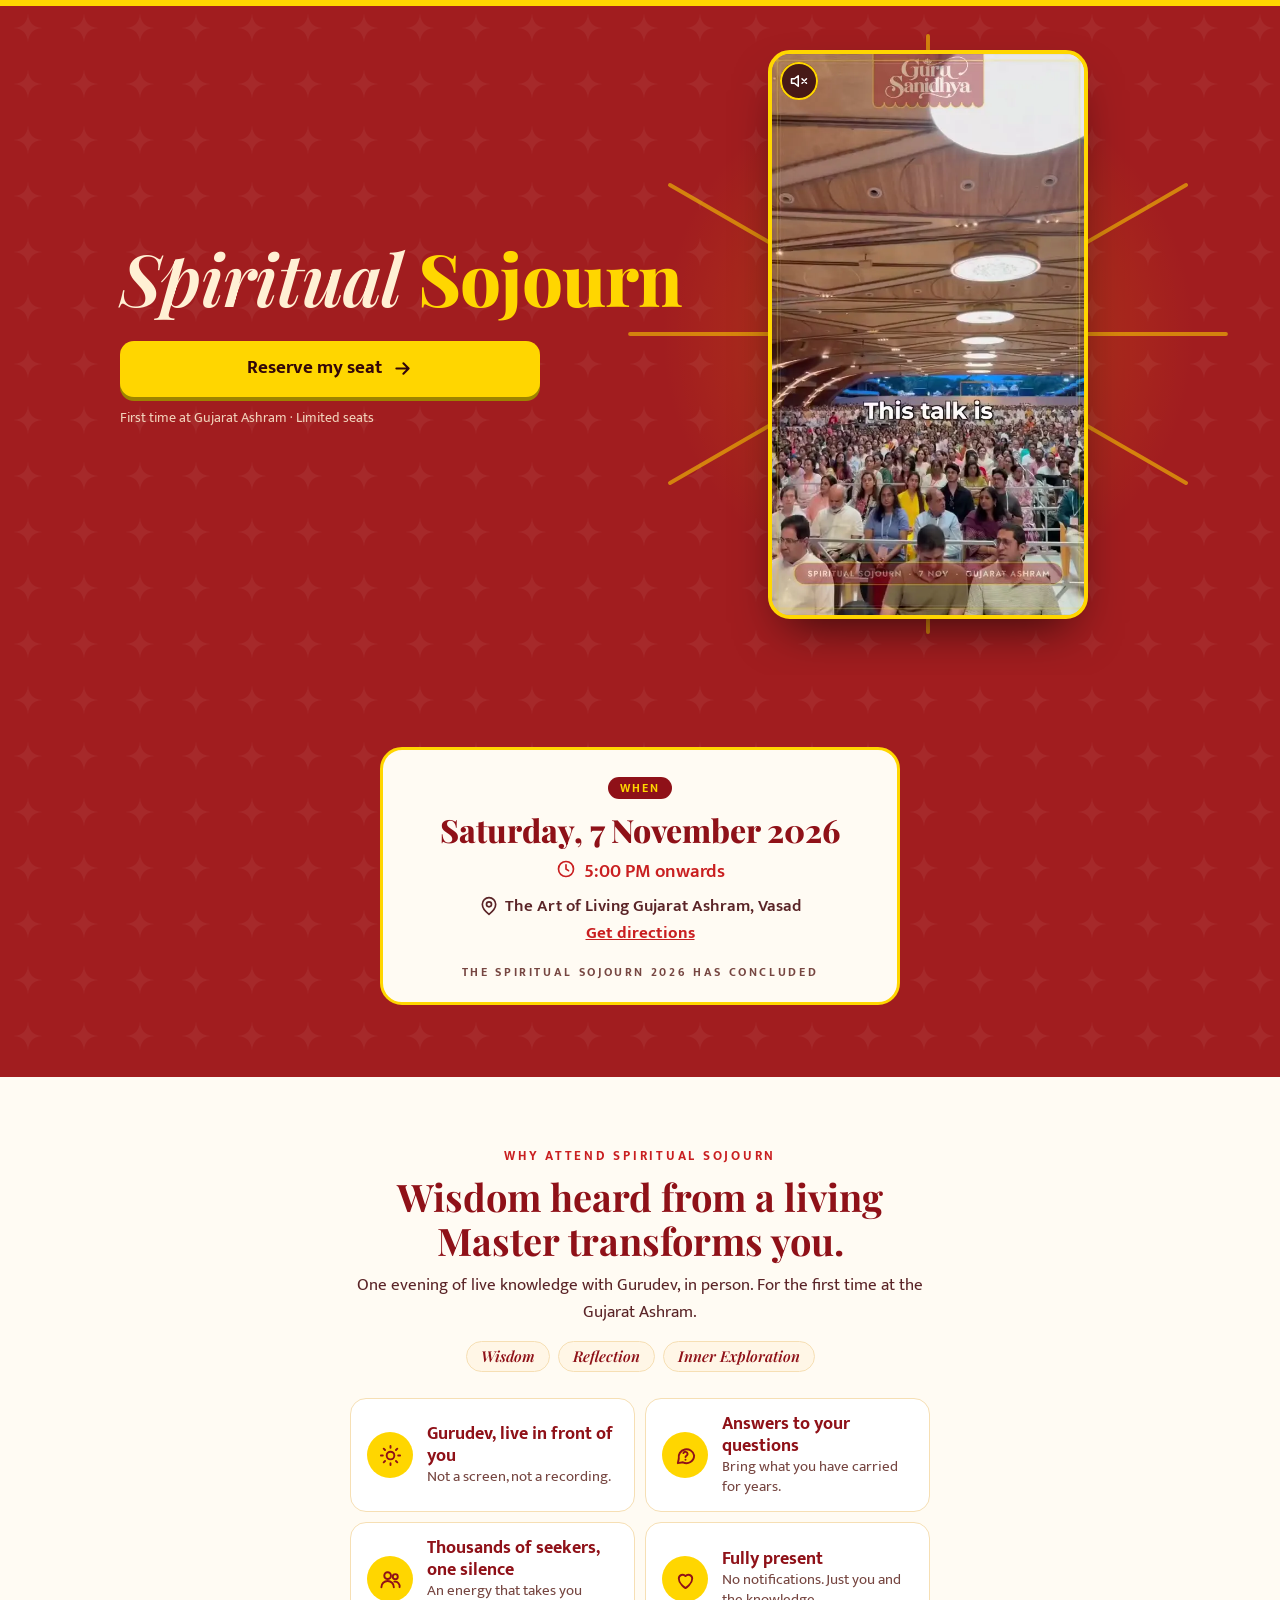
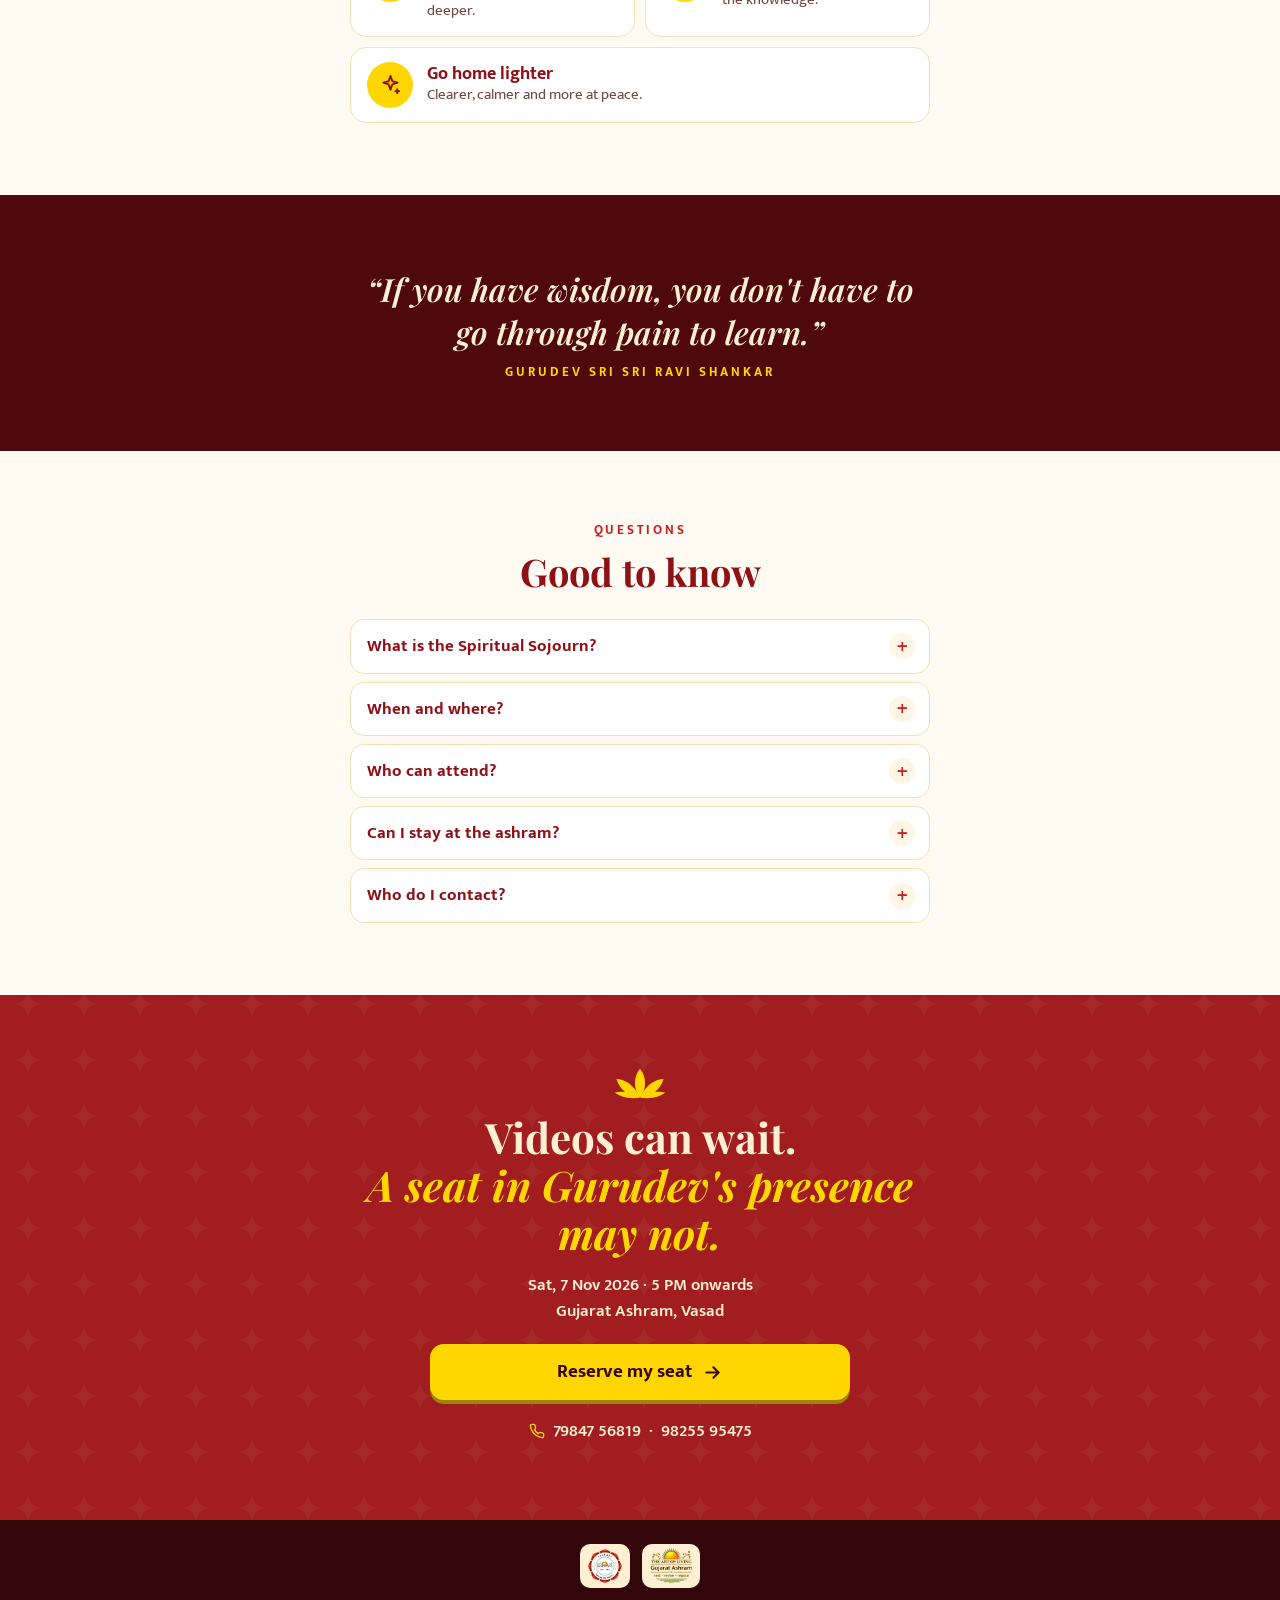
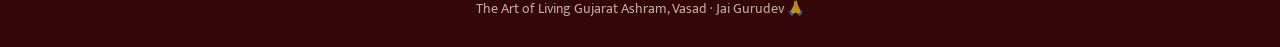
==== commit d5b910ee: "Hero shows only the title above the video; date card label 'When' Co-Authored-By: Claude Opus 5.5 <n" ====
--- a/pay/index.html
+++ b/pay/index.html
@@ -47,8 +47,6 @@
   <div class="wrap hero-grid">
     <div class="hero-text">
       <h1 class="title"><span class="t1">Spiritual</span> <span class="t2">Sojourn</span></h1>
-      <p class="sub">with Gurudev Sri Sri Ravi Shankar</p>
-      <p class="when-pill"><span><svg><use href="#i-cal"/></svg>Sat, 7 Nov · 5 PM</span><span><svg><use href="#i-pin"/></svg>Gujarat Ashram, Vasad</span></p>
     </div>
 
     <div class="hero-media">
@@ -81,7 +79,7 @@
 <section class="s event">
   <div class="wrap">
     <div class="card ev rv">
-      <span class="label">Save the date</span>
+      <span class="label">When</span>
       <p class="ev-day">Saturday, 7 November 2026</p>
       <p class="ev-time"><svg><use href="#i-clock"/></svg>5:00 PM onwards</p>
       <p class="ev-place"><span><svg><use href="#i-pin"/></svg>The Art of Living Gujarat Ashram, Vasad</span><a href="https://www.google.com/maps/search/?api=1&amp;query=Art+of+Living+Gujarat+Ashram+Vasad" target="_blank" rel="noopener">Get directions</a></p>
--- a/assets/gg.css
+++ b/assets/gg.css
@@ -31,18 +31,12 @@
 .title{white-space:nowrap;font-size:clamp(34px,10.4vw,64px);line-height:1;letter-spacing:-.01em}
 .title .t1{font-style:italic;font-weight:600;color:var(--ivory)}
 .title .t2{font-weight:800;color:var(--gold)}
-.sub{margin-top:6px;font:italic 600 clamp(15px,4.2vw,19px)/1.3 var(--disp);color:var(--ivory);opacity:.9}
-.when-pill{display:inline-flex;flex-wrap:wrap;justify-content:center;margin-top:12px;border-radius:14px;overflow:hidden;
-  background:var(--ivory-0);color:var(--deep);font:700 14.5px/1.2 var(--body);box-shadow:0 4px 0 var(--deep-8)}
-.when-pill span{display:inline-flex;align-items:center;gap:6px;padding:8px 12px}
-.when-pill span+span{border-left:1px solid var(--ivory-3)}
-.when-pill svg{width:16px;height:16px;color:var(--verm);flex:none}
 
 /* video sized so title + video + button fit one phone screen */
 .hero-media{width:100%}
 .reel-wrap{position:relative;isolation:isolate;margin:0 auto;
-  width:min(82vw,340px,calc((100vh - 290px) * 9 / 16));min-width:200px}
-@supports (height:100svh){.reel-wrap{width:min(82vw,340px,calc((100svh - 290px) * 9 / 16))}}
+  width:min(82vw,340px,calc((100vh - 210px) * 9 / 16));min-width:200px}
+@supports (height:100svh){.reel-wrap{width:min(82vw,340px,calc((100svh - 210px) * 9 / 16))}}
 .halo{position:absolute;left:50%;top:50%;width:190%;aspect-ratio:1;transform:translate(-50%,-50%);z-index:-1;pointer-events:none;
   background:radial-gradient(circle,rgba(255,214,0,.4) 0%,rgba(255,170,0,.12) 34%,rgba(255,170,0,0) 62%)}
 .rays{position:absolute;inset:0;width:100%;height:100%;animation:spin 80s linear infinite;will-change:transform}
@@ -206,8 +200,7 @@
   .hero-media{grid-area:media;align-self:center}
   .hero-cta{grid-area:cta;align-self:start}
   .title{font-size:72px}
-  .sub{font-size:22px}
-  .reel-wrap{width:min(320px,calc((100vh - 140px) * 9 / 16))}
+    .reel-wrap{width:min(320px,calc((100vh - 140px) * 9 / 16))}
   .sticky{display:none}
   footer{padding-bottom:28px}
 }
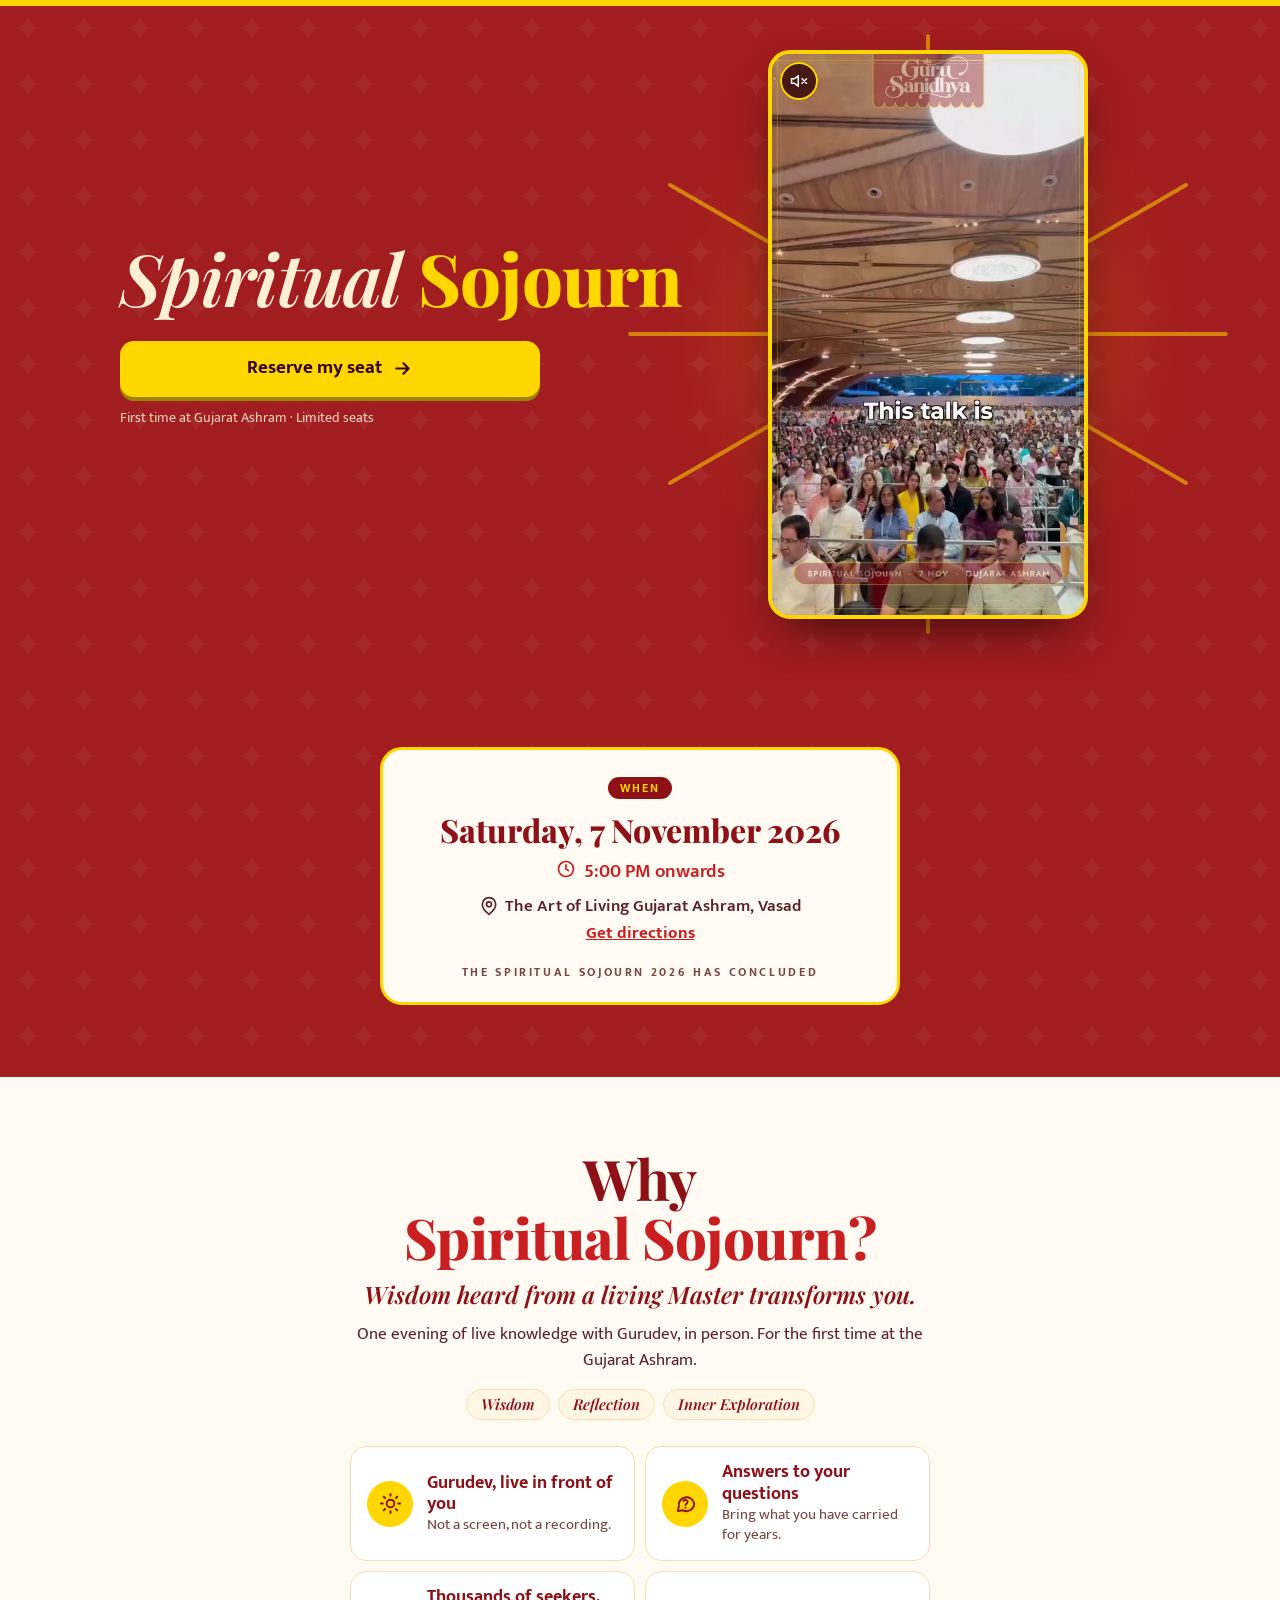
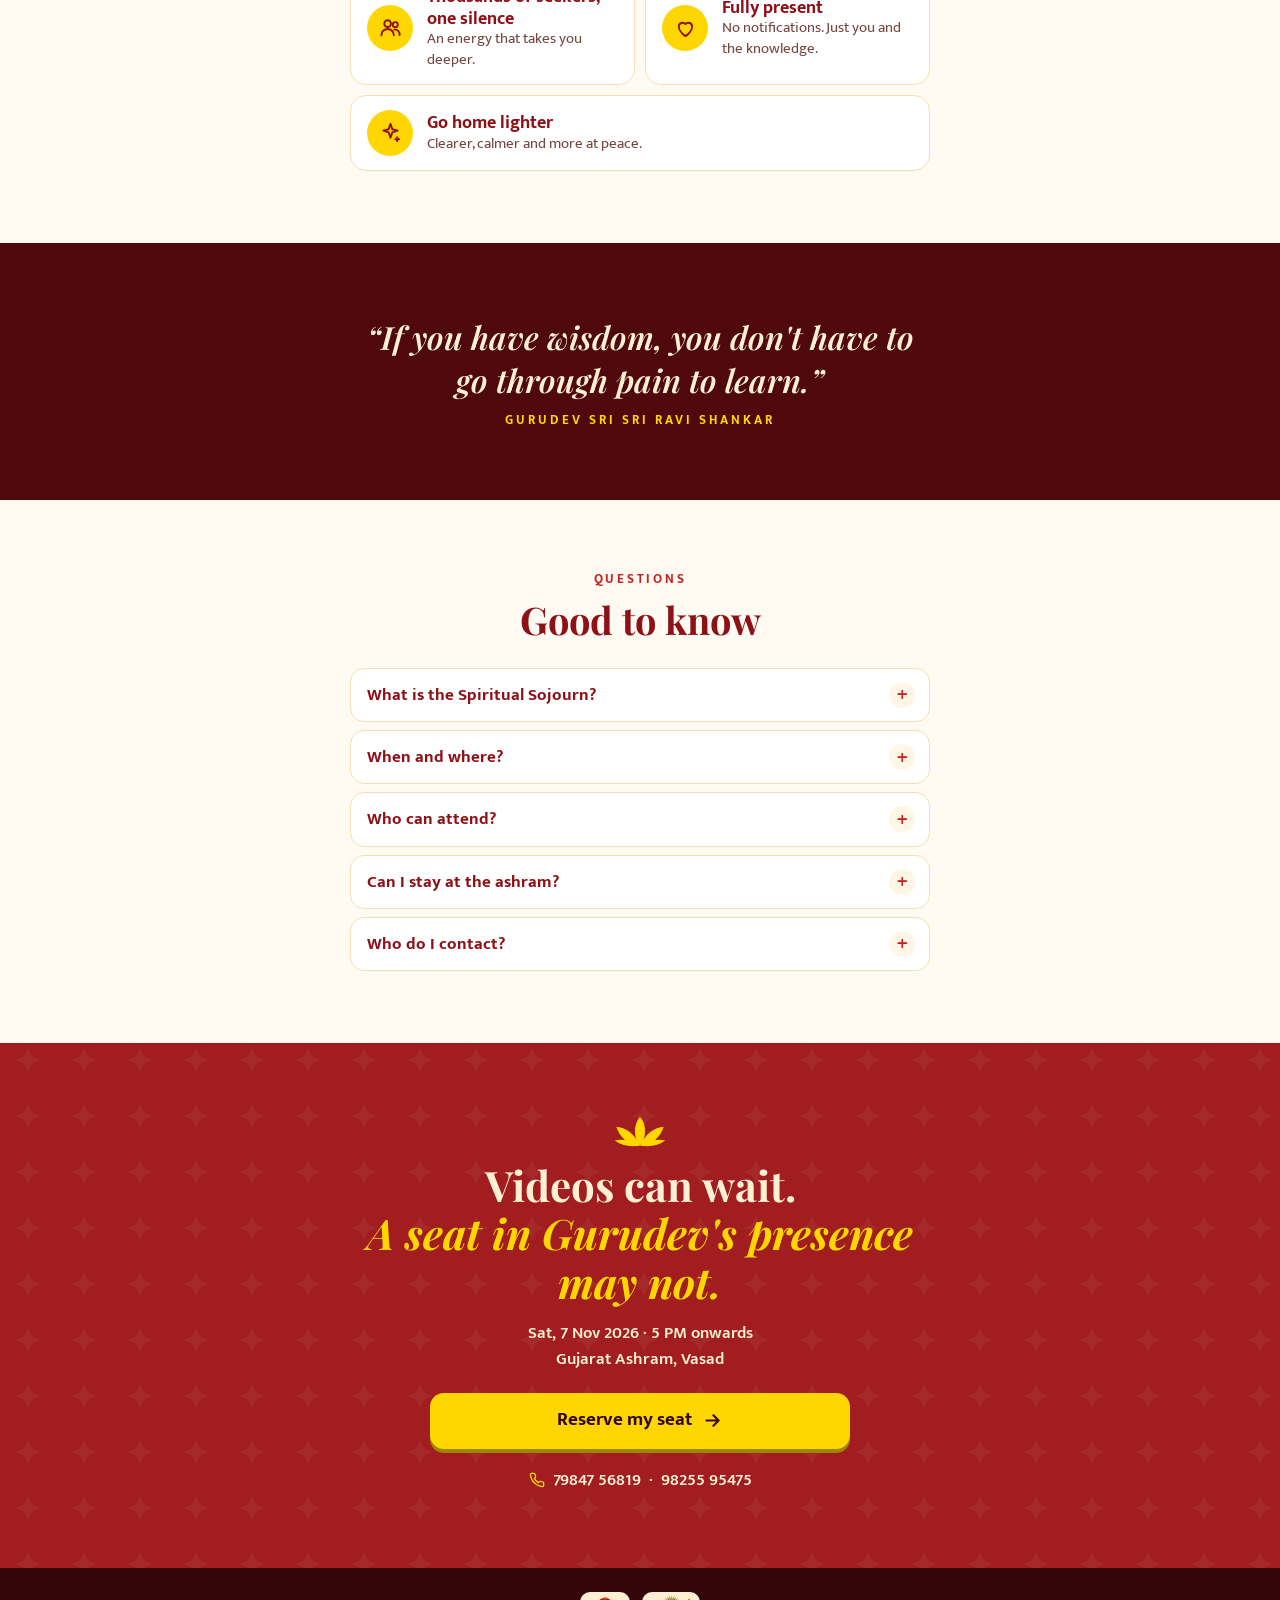
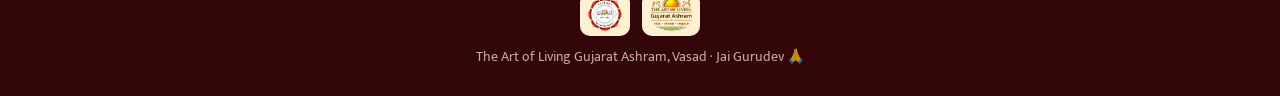
==== commit 1d6d1d37: "Make 'Why Spiritual Sojourn?' the big section heading Co-Authored-By: Claude Opus 5.5 <noreply@anthr" ====
--- a/pay/index.html
+++ b/pay/index.html
@@ -95,8 +95,8 @@
 <section class="s ivory">
   <div class="wrap narrow">
     <div class="head rv">
-      <span class="kicker">Why attend Spiritual Sojourn</span>
-      <h2>Wisdom heard from a living Master transforms you.</h2>
+      <h2 class="why-title">Why <em>Spiritual Sojourn?</em></h2>
+      <p class="why-line">Wisdom heard from a living Master transforms you.</p>
       <p>One evening of live knowledge with Gurudev, in person. For the first time at the Gujarat Ashram.</p>
       <div class="theme"><span>Wisdom</span><span>Reflection</span><span>Inner Exploration</span></div>
     </div>
--- a/assets/gg.css
+++ b/assets/gg.css
@@ -97,6 +97,9 @@
 .count small{display:block;margin-top:4px;font:600 10px/1 var(--body);letter-spacing:.16em;text-transform:uppercase;color:var(--ivory)}
 
 /* why attend */
+.head .why-title{font-size:clamp(36px,10.5vw,56px);line-height:1.05;color:var(--deep);letter-spacing:-.01em}
+.why-title em{display:block;font-style:normal;font-weight:800;color:var(--verm)}
+.head .why-line{margin-top:12px;font:italic 600 clamp(19px,5.2vw,24px)/1.35 var(--disp);color:var(--deep)}
 .theme{display:flex;flex-wrap:wrap;justify-content:center;gap:8px;margin-top:16px}
 .theme span{background:var(--ivory-1);border:1px solid var(--ivory-3);color:var(--deep);border-radius:99px;padding:4px 14px;font:italic 600 15px/1.4 var(--disp)}
 .points{list-style:none;margin:0;padding:0;display:grid;gap:10px}
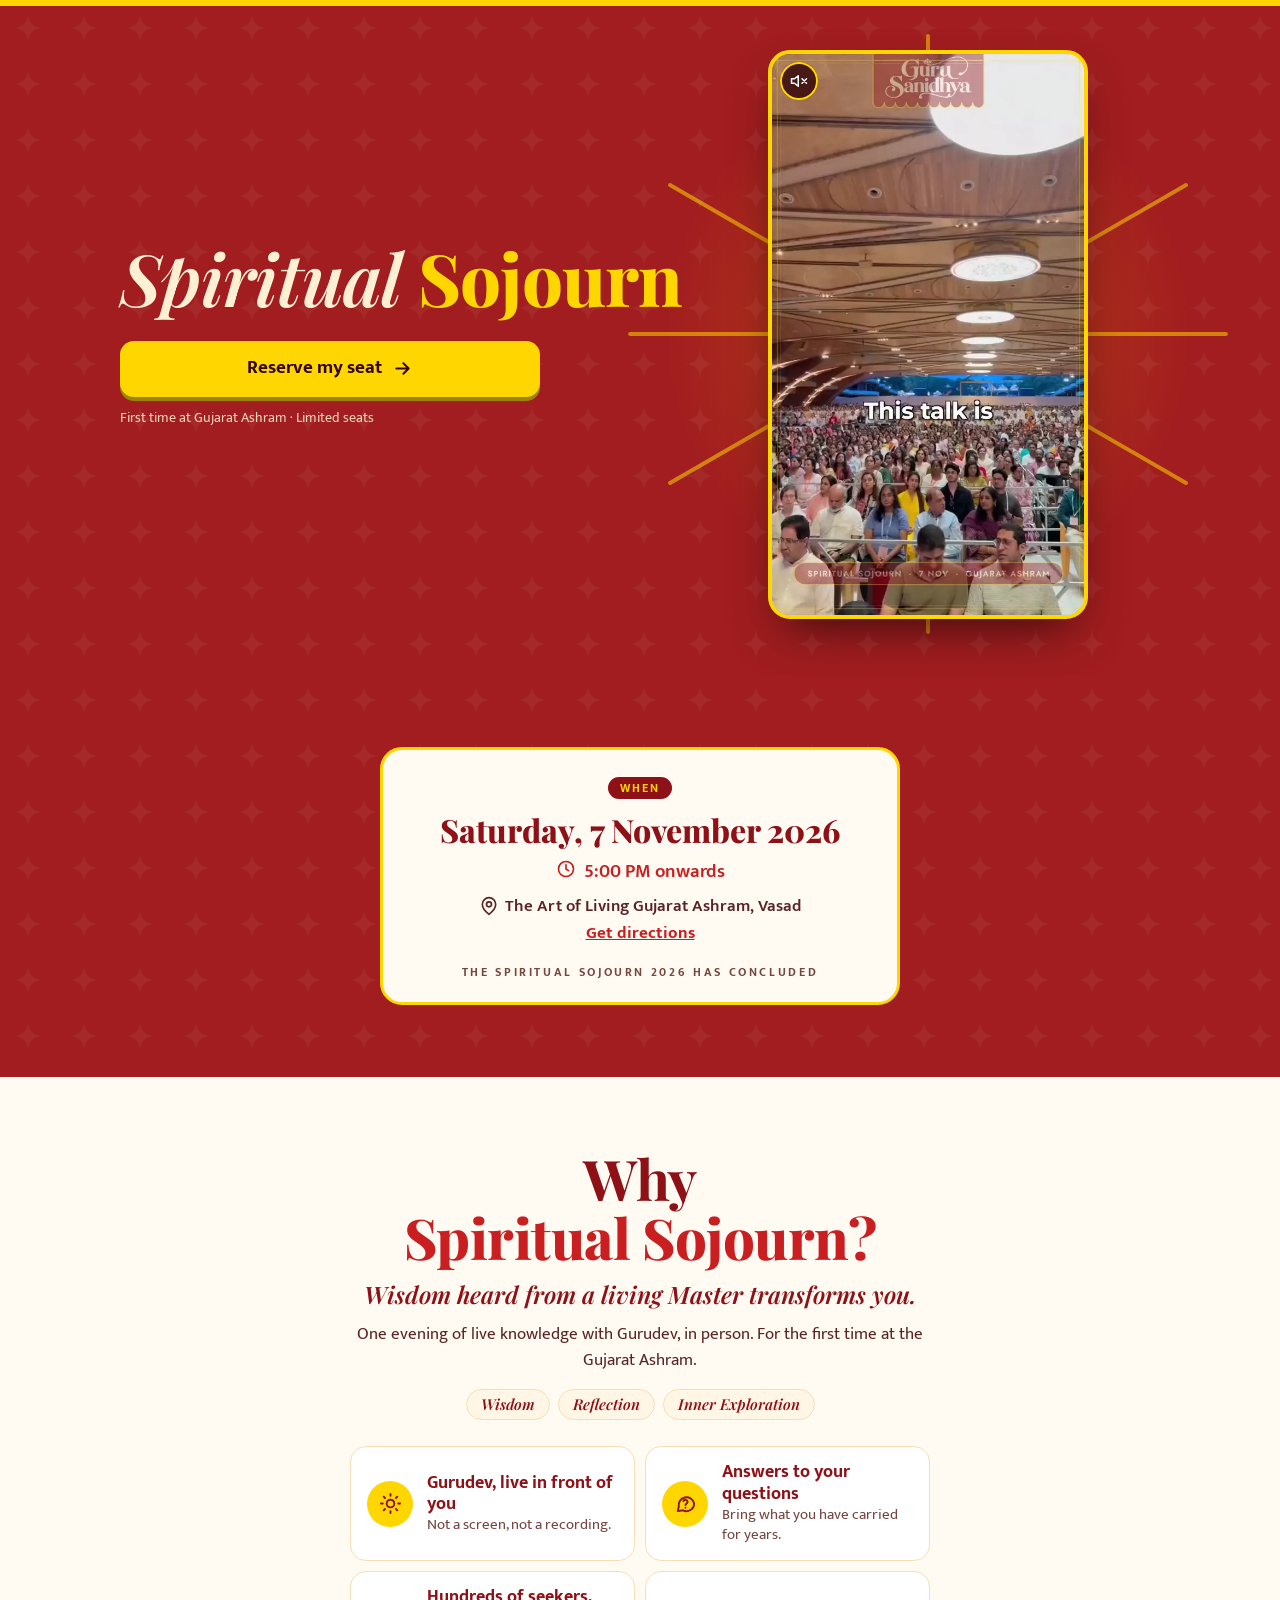
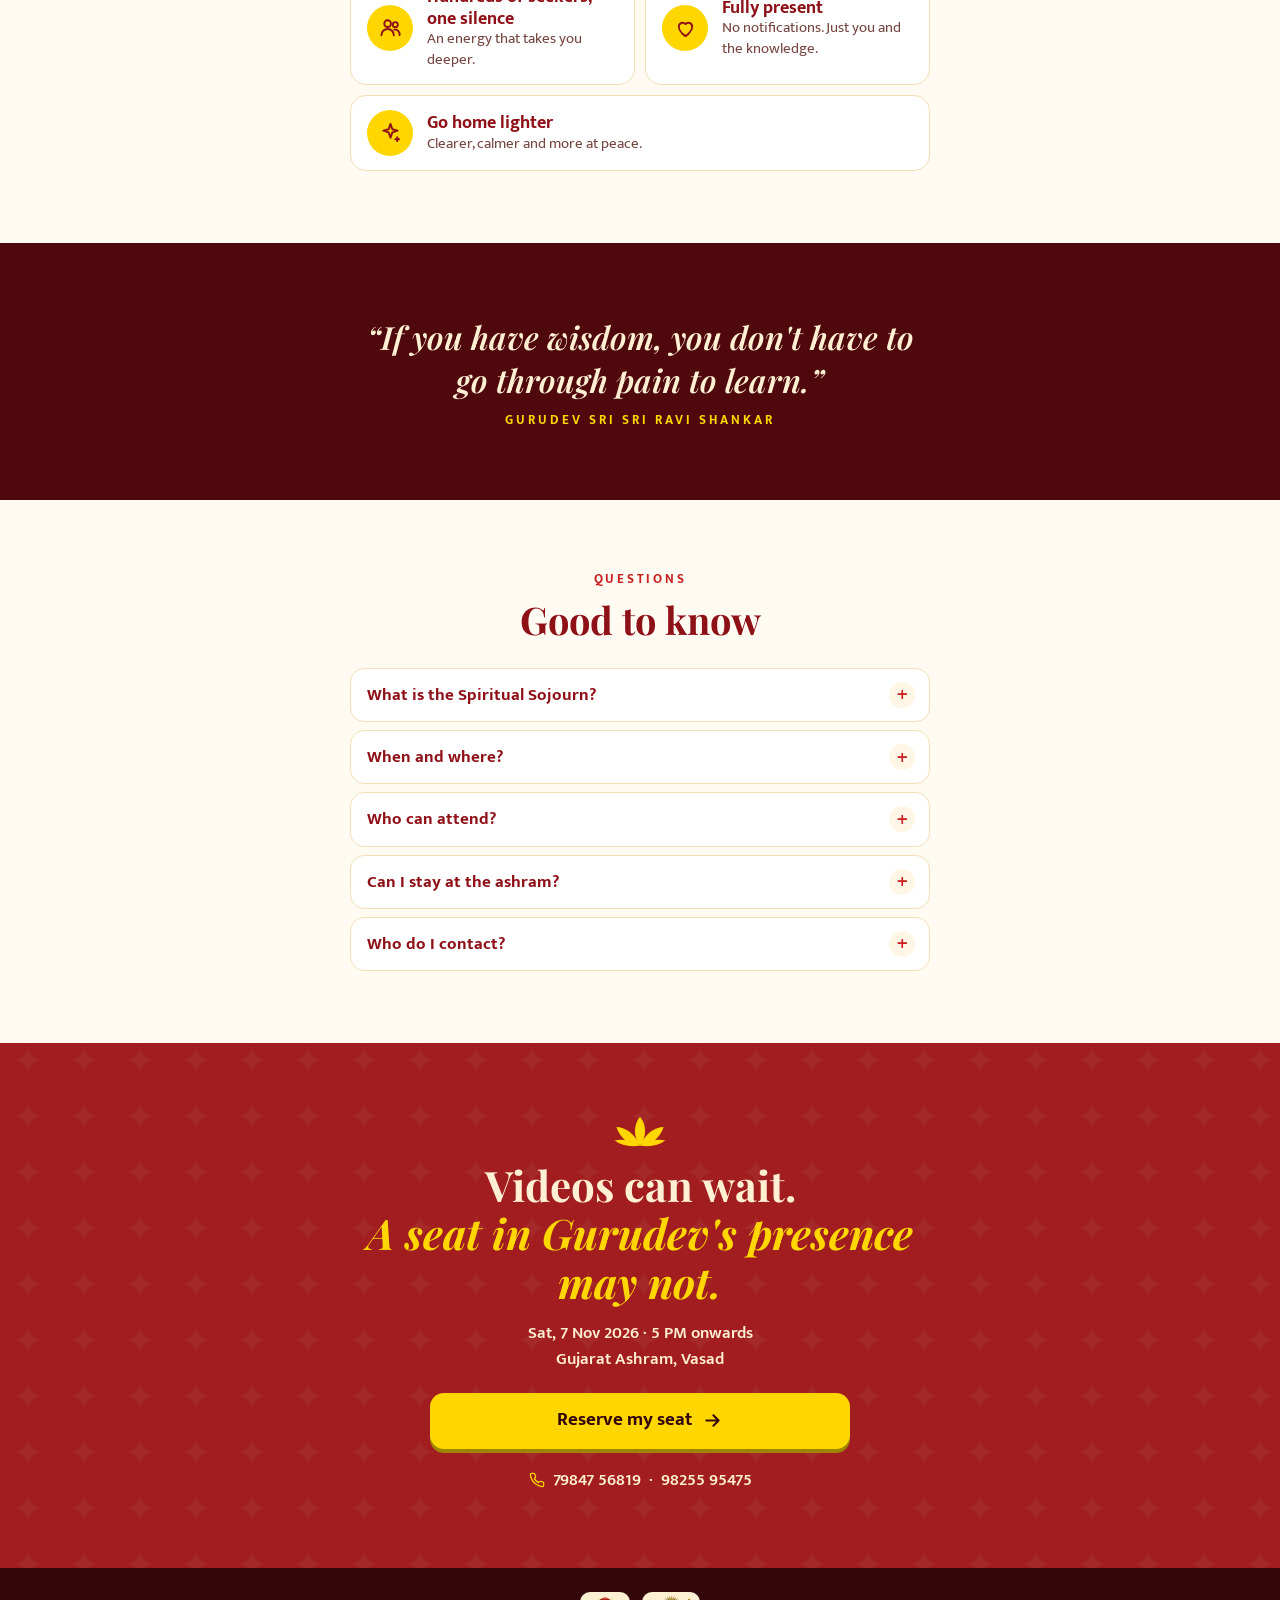
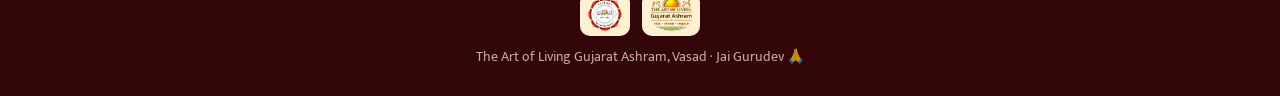
==== commit b7f6174d: "Say 'Hundreds of seekers' instead of 'Thousands' Co-Authored-By: Claude Opus 5.5 <noreply@anthropic." ====
--- a/pay/index.html
+++ b/pay/index.html
@@ -103,7 +103,7 @@
     <ul class="points">
       <li class="rv"><span class="pi"><svg><use href="#i-sun"/></svg></span><span><b>Gurudev, live in front of you</b><small>Not a screen, not a recording.</small></span></li>
       <li class="rv"><span class="pi"><svg><use href="#i-ask"/></svg></span><span><b>Answers to your questions</b><small>Bring what you have carried for years.</small></span></li>
-      <li class="rv"><span class="pi"><svg><use href="#i-people"/></svg></span><span><b>Thousands of seekers, one silence</b><small>An energy that takes you deeper.</small></span></li>
+      <li class="rv"><span class="pi"><svg><use href="#i-people"/></svg></span><span><b>Hundreds of seekers, one silence</b><small>An energy that takes you deeper.</small></span></li>
       <li class="rv"><span class="pi"><svg><use href="#i-heart"/></svg></span><span><b>Fully present</b><small>No notifications. Just you and the knowledge.</small></span></li>
       <li class="rv"><span class="pi"><svg><use href="#i-spark"/></svg></span><span><b>Go home lighter</b><small>Clearer, calmer and more at peace.</small></span></li>
     </ul>
